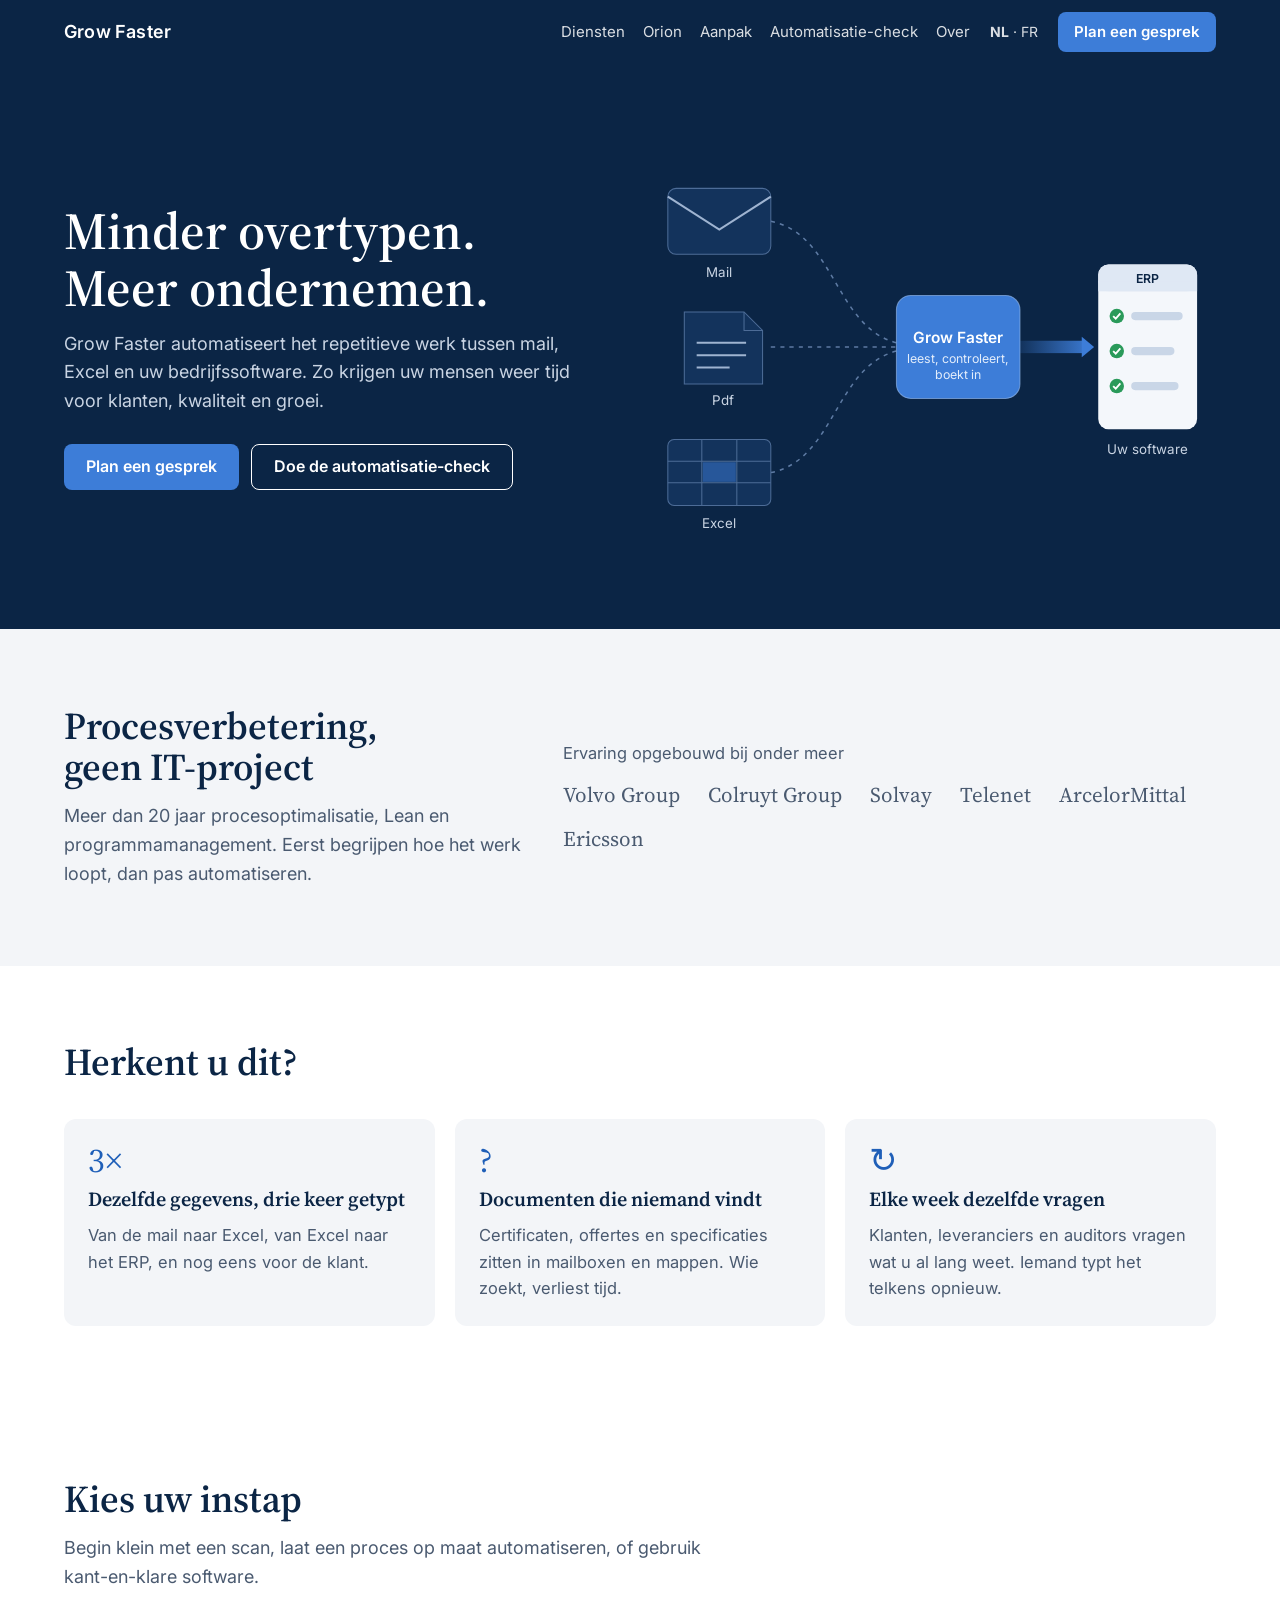
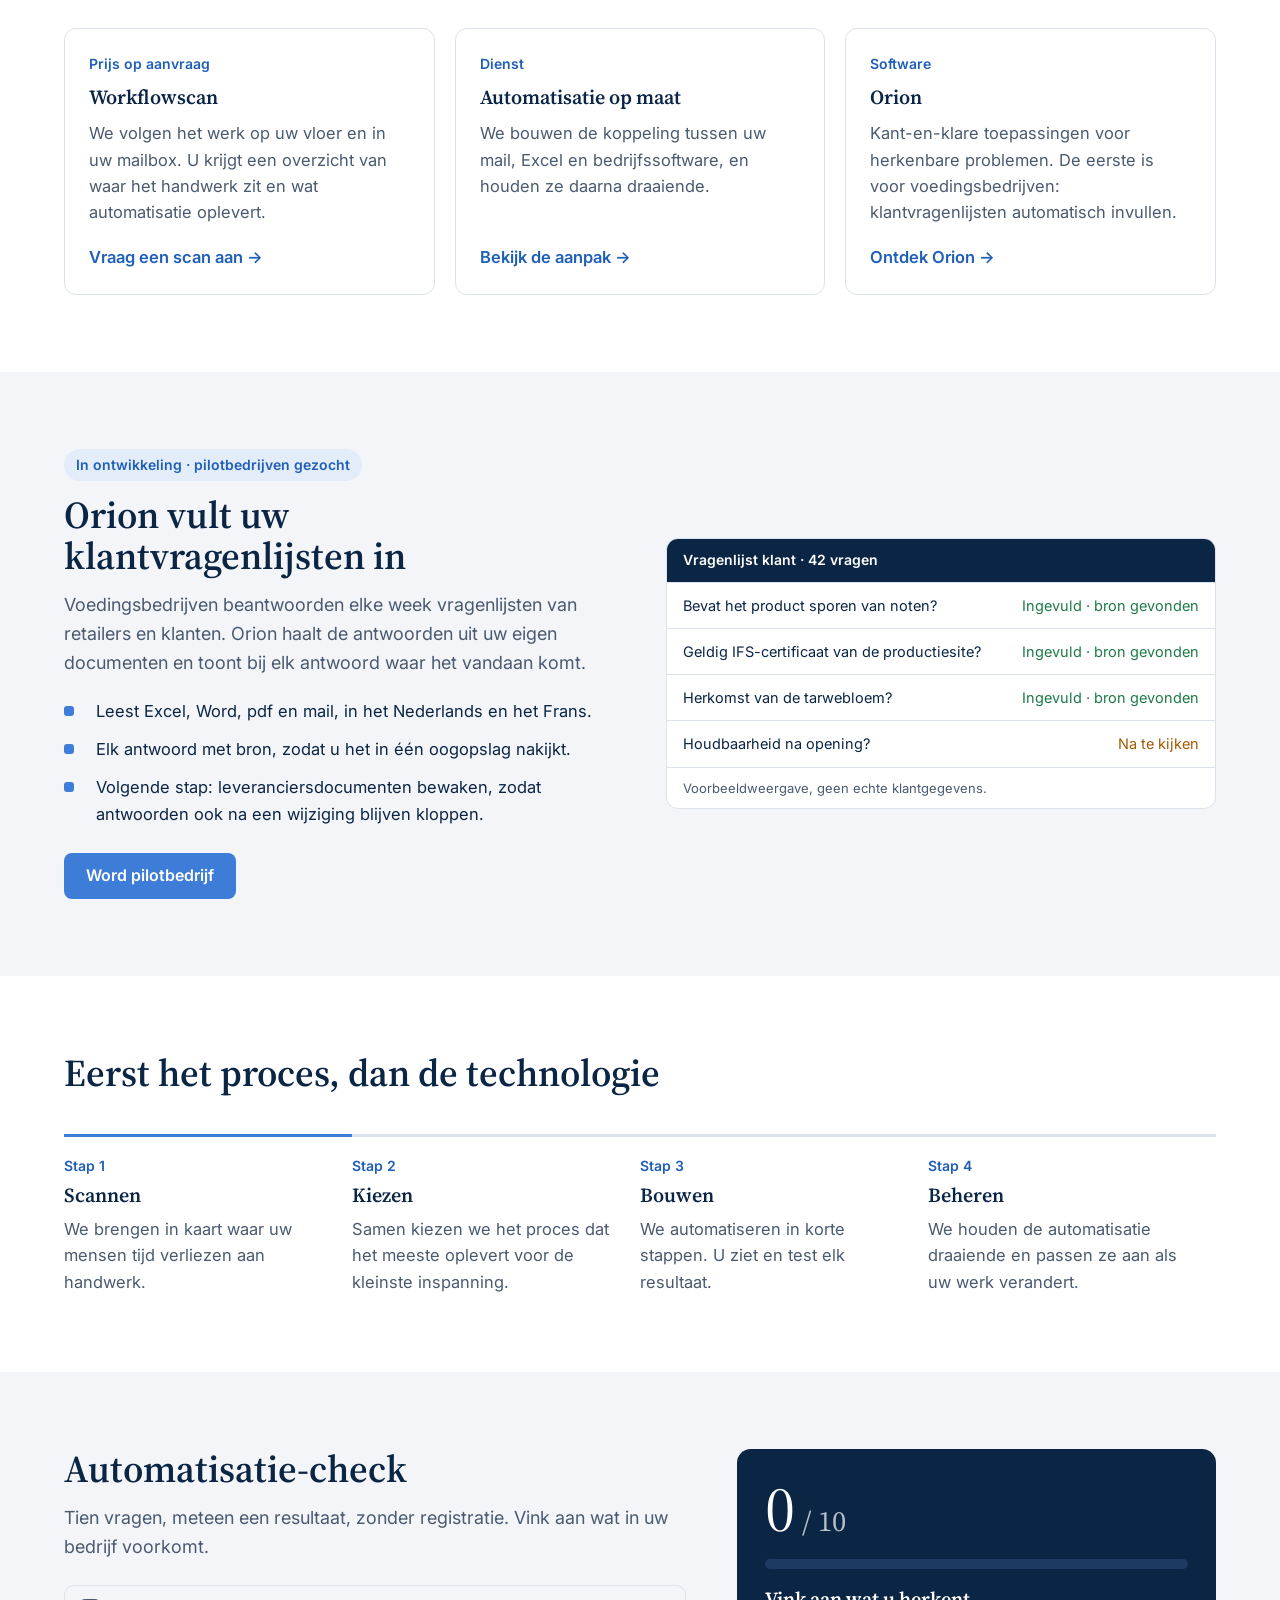
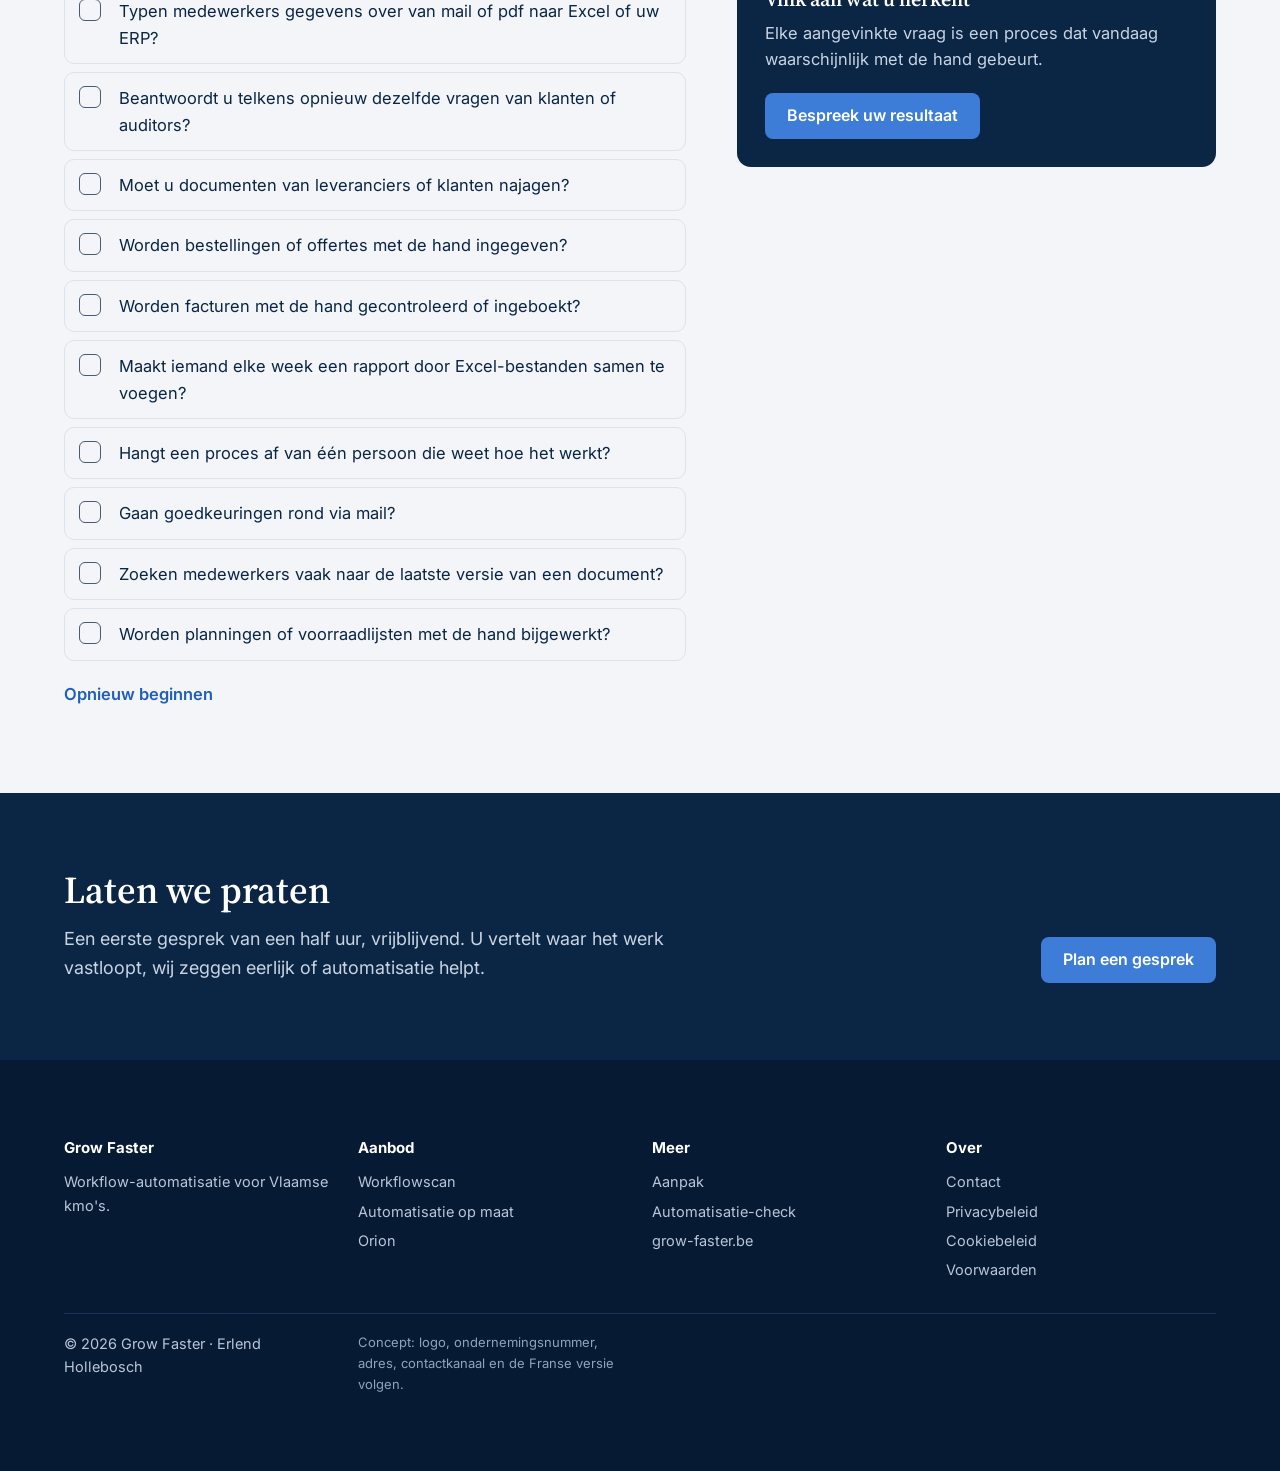
==== index.html @ 0602183e "Homepage NL, concept 1, en custom domain" ====
<!DOCTYPE html>
<html lang="nl-BE">
<head>
<meta charset="utf-8">
<meta name="viewport" content="width=device-width, initial-scale=1">
<title>Grow Faster Automatisatie</title>
<link rel="preconnect" href="https://fonts.googleapis.com">
<link rel="preconnect" href="https://fonts.gstatic.com" crossorigin>
<link href="https://fonts.googleapis.com/css2?family=Inter:wght@400;500;600&family=Source+Serif+4:opsz,wght@8..60,600&display=swap" rel="stylesheet">
<style>
/* VOICE: kalm, zakelijk, direct; een vakman die het werk van een kmo begrijpt
   IDEA: een werkvloer waar losse papieren en mails samenkomen op één rustige lijn
   PICTURE: getekende stroom: mail, pdf en Excel lopen via Grow Faster naar het ERP
   COLOUR and TYPE: Grow Faster-navy dominant, wit, één heldere blauwe accent; Source Serif titels, Inter tekst
   LAYOUT: navy hero met tekening, daarna witte banden, navy afsluiter en footer */
:root{color-scheme:light dark;
 --navy:#0B2545;--bg:light-dark(#ffffff,#0a1628);--soft:light-dark(#f3f5f8,#0f1f36);
 --ink:light-dark(#0B2545,#e9eef5);--muted:light-dark(#4a5a70,#a9b6c7);--line:light-dark(#dde3ea,#1f3354);
 --acc:#3D7DD8;--acc-ink:light-dark(#1f5fb8,#8db8f0)}
:root[data-theme=light]{color-scheme:light}:root[data-theme=dark]{color-scheme:dark}
*{box-sizing:border-box;min-width:0}
html{scroll-behavior:smooth;scroll-padding-top:72px}
@media(prefers-reduced-motion:reduce){html{scroll-behavior:auto}*{animation:none!important;transition:none!important}}
body{margin:0;background:var(--bg);color:var(--ink);font:16.5px/1.6 Inter,system-ui,sans-serif;overflow-x:clip}
a{color:inherit}
h1,h2,h3{font-family:"Source Serif 4",Georgia,serif;font-weight:600;line-height:1.08;text-wrap:balance;margin:0}
h1{font-size:clamp(34px,5vw,52px)}h2{font-size:clamp(28px,3.4vw,38px)}h3{font-size:20px;line-height:1.25}
p{margin:0}
.wrap{max-width:1240px;margin:0 auto}
.band{padding:clamp(40px,6vw,88px) max(5vw,16px)}
.lead{font-size:18px;color:var(--muted);max-width:62ch;margin-top:14px}
.btn{display:inline-flex;align-items:center;min-height:46px;padding:0 22px;border-radius:8px;font-weight:600;text-decoration:none;font-size:16px}
.btn.pri{background:var(--acc);color:#fff}.btn.pri:hover{background:#2f6cc4}
.btn.sec{border:1.5px solid currentColor}
a:focus-visible,button:focus-visible,input:focus-visible+span{outline:3px solid var(--acc);outline-offset:3px}

/* navigatie */
header{position:sticky;top:0;z-index:5;background:var(--navy);color:#fff}
.nav{display:flex;align-items:center;gap:20px;flex-wrap:wrap;padding:12px max(5vw,16px);max-width:1340px;margin:0 auto}
.brand{font-weight:600;font-size:18px;text-decoration:none;margin-right:auto;letter-spacing:.2px}
.nav nav{display:flex;gap:18px;flex-wrap:wrap;font-size:15px}
.nav nav a{text-decoration:none;opacity:.85}.nav nav a:hover{opacity:1}
.lang{font-size:14px;opacity:.85}.lang b{opacity:1}
.nav .btn{min-height:40px;padding:0 16px;font-size:15px}

/* hero */
.hero{background:var(--navy);color:#fff}
.hero .wrap{display:grid;grid-template-columns:minmax(0,1fr) minmax(0,1.1fr);gap:clamp(24px,4vw,56px);align-items:center}
.hero .lead{color:#c9d4e3}
.hero .ctas{display:flex;gap:12px;flex-wrap:wrap;margin-top:28px}
.hero svg{width:100%;height:auto;display:block}

/* ervaring */
.exp{background:var(--soft)}
.exp .wrap{display:grid;grid-template-columns:minmax(0,1fr) minmax(0,1.4fr);gap:32px;align-items:center}
.names{display:flex;flex-wrap:wrap;gap:10px 28px;font-family:"Source Serif 4",Georgia,serif;font-size:21px;color:var(--muted)}

/* kaarten */
.grid3{display:grid;grid-template-columns:repeat(3,minmax(0,1fr));gap:20px;margin-top:36px}
.card{border:1px solid var(--line);border-radius:12px;padding:24px;display:flex;flex-direction:column;gap:10px;background:var(--bg)}
.card p{color:var(--muted)}
.card .tag{font-size:14px;color:var(--acc-ink);font-weight:600}
.card .more{margin-top:auto;padding-top:8px;font-weight:600;color:var(--acc-ink);text-decoration:none}
.sym .card{background:var(--soft);border:0}
.sym .num{font-family:"Source Serif 4",Georgia,serif;font-size:34px;color:var(--acc-ink);line-height:1}

/* orion */
.orion{background:var(--soft)}
.orion .wrap{display:grid;grid-template-columns:minmax(0,1fr) minmax(0,1fr);gap:clamp(24px,4vw,56px);align-items:center}
.pill{display:inline-block;font-size:14px;font-weight:600;padding:5px 12px;border-radius:99px;background:light-dark(#e3ecf9,#17345e);color:var(--acc-ink);margin-bottom:14px}
.feat{list-style:none;padding:0;margin:20px 0 0;display:grid;gap:12px}
.feat li{display:grid;grid-template-columns:22px minmax(0,1fr);gap:10px}
.feat li::before{content:"";width:10px;height:10px;border-radius:3px;background:var(--acc);margin-top:8px}
.mock{border-radius:12px;background:var(--bg);border:1px solid var(--line);overflow:hidden}
.mock .bar{background:var(--navy);color:#fff;font-size:14px;padding:10px 16px;font-weight:600}
.mock table{width:100%;border-collapse:collapse;font-size:14.5px}
.mock td{padding:11px 16px;border-top:1px solid var(--line);vertical-align:top}
.mock td:last-child{white-space:nowrap;text-align:right;color:var(--muted)}
.ok{color:light-dark(#1d7a46,#6fd39b)!important}.chk{color:light-dark(#a35a00,#f0b45c)!important}
.mock .note{font-size:13px;color:var(--muted);padding:10px 16px;border-top:1px solid var(--line)}

/* werkwijze */
.steps{display:grid;grid-template-columns:repeat(4,minmax(0,1fr));gap:0;margin-top:40px;counter-reset:s}
.step{padding:0 20px 0 0;border-top:3px solid var(--line);padding-top:18px;position:relative}
.step:first-child{border-color:var(--acc)}
.step h3{margin-bottom:8px}.step p{color:var(--muted)}
.step .k{font-size:14px;font-weight:600;color:var(--acc-ink);margin-bottom:6px}

/* check */
.check .wrap{display:grid;grid-template-columns:minmax(0,1.3fr) minmax(0,1fr);gap:clamp(24px,4vw,56px);align-items:start}
.qs{list-style:none;padding:0;margin:24px 0 0;display:grid;gap:8px}
.qs label{display:grid;grid-template-columns:28px minmax(0,1fr);gap:12px;align-items:start;padding:12px 14px;border:1px solid var(--line);border-radius:10px;cursor:pointer;min-height:44px}
.qs input{position:absolute;opacity:0}
.qs .box{width:22px;height:22px;border-radius:6px;border:1.5px solid var(--muted);display:grid;place-items:center;margin-top:1px}
.qs input:checked+.box{background:var(--acc);border-color:var(--acc)}
.qs input:checked+.box::after{content:"";width:10px;height:6px;border:solid #fff;border-width:0 0 2.5px 2.5px;transform:rotate(-45deg) translate(1px,-1px)}
.qs label:has(input:checked){border-color:var(--acc);background:light-dark(#f2f7fe,#10284a)}
.res{position:sticky;top:90px;background:var(--navy);color:#fff;border-radius:14px;padding:28px}
.res .score{font-family:"Source Serif 4",Georgia,serif;font-size:clamp(48px,6vw,64px);line-height:1}
.res .meter{height:10px;border-radius:99px;background:#1d3a63;margin:18px 0}
.res .meter i{display:block;height:100%;width:0;border-radius:99px;background:var(--acc);transition:width .35s}
.res h3{margin-bottom:8px}.res p{color:#c9d4e3}
.res .btn{margin-top:20px}
.reset{background:none;border:0;color:var(--acc-ink);font:inherit;font-weight:600;cursor:pointer;margin-top:12px;padding:8px 0;min-height:44px}

/* afsluiter en footer */
.talk{background:var(--navy);color:#fff;text-align:left}
.talk .wrap{display:flex;gap:24px;align-items:end;justify-content:space-between;flex-wrap:wrap}
.talk .lead{color:#c9d4e3}
footer{background:#071a33;color:#b9c6d8;font-size:14.5px}
footer .wrap{display:grid;grid-template-columns:repeat(4,minmax(0,1fr));gap:24px}
footer h4{color:#fff;font-size:15px;margin:0 0 10px}
footer ul{list-style:none;margin:0;padding:0;display:grid;gap:6px}
footer a{text-decoration:none}footer a:hover{color:#fff}
.legal{border-top:1px solid #1b3355;margin-top:32px;padding-top:18px;display:flex;flex-wrap:wrap;gap:8px 24px;justify-content:space-between}
.draft{font-size:13px;color:#8fa3bd}

@media(max-width:900px){
 .hero .wrap,.exp .wrap,.orion .wrap,.check .wrap{grid-template-columns:minmax(0,1fr)}
 .grid3{grid-template-columns:minmax(0,1fr)}
 .steps{grid-template-columns:repeat(2,minmax(0,1fr));gap:28px 0}
 footer .wrap{grid-template-columns:repeat(2,minmax(0,1fr))}
 .res{position:static}
 .nav nav{order:3;width:100%;gap:14px}
}
@media(max-width:600px){.steps{grid-template-columns:minmax(0,1fr)}.nav .btn{display:none}footer .wrap{grid-template-columns:minmax(0,1fr)}}
</style>
</head>
<body>

<header>
 <div class="nav">
  <a class="brand" href="#top">Grow Faster</a>
  <nav aria-label="Hoofdmenu">
   <a href="#diensten">Diensten</a><a href="#orion">Orion</a><a href="#aanpak">Aanpak</a><a href="#check">Automatisatie-check</a><a href="#over">Over</a>
  </nav>
  <span class="lang"><b>NL</b> · FR</span>
  <a class="btn pri" href="#gesprek">Plan een gesprek</a>
 </div>
</header>

<main id="top">

<section class="hero band">
 <div class="wrap">
  <div>
   <h1>Minder overtypen. Meer ondernemen.</h1>
   <p class="lead">Grow Faster automatiseert het repetitieve werk tussen mail, Excel en uw bedrijfssoftware. Zo krijgen uw mensen weer tijd voor klanten, kwaliteit en groei.</p>
   <div class="ctas">
    <a class="btn pri" href="#gesprek">Plan een gesprek</a>
    <a class="btn sec" href="#check">Doe de automatisatie-check</a>
   </div>
  </div>
  <svg viewBox="0 0 560 400" role="img" aria-label="Mails, pdf's en Excel-bestanden lopen via Grow Faster als één stroom naar uw bedrijfssoftware">
   <defs>
    <linearGradient id="g1" x1="0" x2="1"><stop offset="0" stop-color="#3D7DD8" stop-opacity=".15"/><stop offset="1" stop-color="#3D7DD8" stop-opacity=".9"/></linearGradient>
   </defs>
   <!-- losse bronnen -->
   <g fill="none" stroke="#5d7aa3" stroke-width="1.5" stroke-dasharray="4 5">
    <path d="M128 78 C190 90 190 180 250 196"/><path d="M128 200 C180 200 200 200 250 200"/><path d="M128 322 C190 310 190 220 250 204"/>
   </g>
   <g>
    <rect x="28" y="46" width="100" height="64" rx="8" fill="#13335c" stroke="#4d6c97"/>
    <path d="M28 54 L78 86 L128 54" fill="none" stroke="#9fb4d1" stroke-width="2"/>
    <text x="78" y="132" fill="#c9d4e3" font-size="13" text-anchor="middle" font-family="Inter">Mail</text>
   </g>
   <g>
    <path d="M44 166 h58 l18 18 v52 h-76z" fill="#13335c" stroke="#4d6c97"/>
    <path d="M102 166 v18 h18" fill="none" stroke="#4d6c97"/>
    <g stroke="#9fb4d1" stroke-width="2"><line x1="56" y1="196" x2="104" y2="196"/><line x1="56" y1="208" x2="104" y2="208"/><line x1="56" y1="220" x2="88" y2="220"/></g>
    <text x="82" y="256" fill="#c9d4e3" font-size="13" text-anchor="middle" font-family="Inter">Pdf</text>
   </g>
   <g>
    <rect x="28" y="290" width="100" height="64" rx="6" fill="#13335c" stroke="#4d6c97"/>
    <g stroke="#4d6c97"><line x1="28" y1="311" x2="128" y2="311"/><line x1="28" y1="332" x2="128" y2="332"/><line x1="61" y1="290" x2="61" y2="354"/><line x1="95" y1="290" x2="95" y2="354"/></g>
    <rect x="62" y="312" width="32" height="19" fill="#3D7DD8" opacity=".5"/>
    <text x="78" y="376" fill="#c9d4e3" font-size="13" text-anchor="middle" font-family="Inter">Excel</text>
   </g>
   <!-- motor -->
   <g>
    <rect x="250" y="150" width="120" height="100" rx="14" fill="#3D7DD8"/>
    <rect x="250" y="150" width="120" height="100" rx="14" fill="none" stroke="#9cc0f2" stroke-opacity=".6"/>
    <text x="310" y="196" fill="#fff" font-size="15" font-weight="600" text-anchor="middle" font-family="Inter">Grow Faster</text>
    <text x="310" y="216" fill="#e3edfb" font-size="12" text-anchor="middle" font-family="Inter">leest, controleert,</text>
    <text x="310" y="231" fill="#e3edfb" font-size="12" text-anchor="middle" font-family="Inter">boekt in</text>
   </g>
   <!-- rustige lijn -->
   <rect x="370" y="194" width="62" height="12" fill="url(#g1)"/>
   <path d="M430 190 l12 10 l-12 10z" fill="#3D7DD8"/>
   <!-- uitkomst -->
   <g>
    <rect x="446" y="120" width="96" height="160" rx="10" fill="#f4f7fb"/>
    <rect x="446" y="120" width="96" height="26" rx="10" fill="#dfe8f4"/>
    <rect x="446" y="136" width="96" height="10" fill="#dfe8f4"/>
    <text x="494" y="138" fill="#0B2545" font-size="12" font-weight="600" text-anchor="middle" font-family="Inter">ERP</text>
    <g font-family="Inter" font-size="11" fill="#0B2545">
     <circle cx="464" cy="170" r="7" fill="#2a9a5a"/><path d="M460.5 170 l2.5 2.5 l4.5 -5" stroke="#fff" stroke-width="1.8" fill="none"/>
     <rect x="478" y="166" width="50" height="8" rx="4" fill="#c9d6e7"/>
     <circle cx="464" cy="204" r="7" fill="#2a9a5a"/><path d="M460.5 204 l2.5 2.5 l4.5 -5" stroke="#fff" stroke-width="1.8" fill="none"/>
     <rect x="478" y="200" width="42" height="8" rx="4" fill="#c9d6e7"/>
     <circle cx="464" cy="238" r="7" fill="#2a9a5a"/><path d="M460.5 238 l2.5 2.5 l4.5 -5" stroke="#fff" stroke-width="1.8" fill="none"/>
     <rect x="478" y="234" width="46" height="8" rx="4" fill="#c9d6e7"/>
    </g>
    <text x="494" y="304" fill="#c9d4e3" font-size="13" text-anchor="middle" font-family="Inter">Uw software</text>
   </g>
  </svg>
 </div>
</section>

<section class="exp band" id="over">
 <div class="wrap">
  <div>
   <h2>Procesverbetering, geen IT-project</h2>
   <p class="lead">Meer dan 20 jaar procesoptimalisatie, Lean en programmamanagement. Eerst begrijpen hoe het werk loopt, dan pas automatiseren.</p>
  </div>
  <div>
   <p style="color:var(--muted);margin-bottom:12px">Ervaring opgebouwd bij onder meer</p>
   <div class="names"><span>Volvo Group</span><span>Colruyt Group</span><span>Solvay</span><span>Telenet</span><span>ArcelorMittal</span><span>Ericsson</span></div>
  </div>
 </div>
</section>

<section class="band sym">
 <div class="wrap">
  <h2>Herkent u dit?</h2>
  <div class="grid3">
   <div class="card"><span class="num">3×</span><h3>Dezelfde gegevens, drie keer getypt</h3><p>Van de mail naar Excel, van Excel naar het ERP, en nog eens voor de klant.</p></div>
   <div class="card"><span class="num">?</span><h3>Documenten die niemand vindt</h3><p>Certificaten, offertes en specificaties zitten in mailboxen en mappen. Wie zoekt, verliest tijd.</p></div>
   <div class="card"><span class="num">↻</span><h3>Elke week dezelfde vragen</h3><p>Klanten, leveranciers en auditors vragen wat u al lang weet. Iemand typt het telkens opnieuw.</p></div>
  </div>
 </div>
</section>

<section class="band" id="diensten">
 <div class="wrap">
  <h2>Kies uw instap</h2>
  <p class="lead">Begin klein met een scan, laat een proces op maat automatiseren, of gebruik kant-en-klare software.</p>
  <div class="grid3">
   <div class="card"><span class="tag">Prijs op aanvraag</span><h3>Workflowscan</h3><p>We volgen het werk op uw vloer en in uw mailbox. U krijgt een overzicht van waar het handwerk zit en wat automatisatie oplevert.</p><a class="more" href="#gesprek">Vraag een scan aan →</a></div>
   <div class="card"><span class="tag">Dienst</span><h3>Automatisatie op maat</h3><p>We bouwen de koppeling tussen uw mail, Excel en bedrijfssoftware, en houden ze daarna draaiende.</p><a class="more" href="#aanpak">Bekijk de aanpak →</a></div>
   <div class="card"><span class="tag">Software</span><h3>Orion</h3><p>Kant-en-klare toepassingen voor herkenbare problemen. De eerste is voor voedingsbedrijven: klantvragenlijsten automatisch invullen.</p><a class="more" href="#orion">Ontdek Orion →</a></div>
  </div>
 </div>
</section>

<section class="orion band" id="orion">
 <div class="wrap">
  <div>
   <span class="pill">In ontwikkeling · pilotbedrijven gezocht</span>
   <h2>Orion vult uw klantvragenlijsten in</h2>
   <p class="lead">Voedingsbedrijven beantwoorden elke week vragenlijsten van retailers en klanten. Orion haalt de antwoorden uit uw eigen documenten en toont bij elk antwoord waar het vandaan komt.</p>
   <ul class="feat">
    <li><span>Leest Excel, Word, pdf en mail, in het Nederlands en het Frans.</span></li>
    <li><span>Elk antwoord met bron, zodat u het in één oogopslag nakijkt.</span></li>
    <li><span>Volgende stap: leveranciersdocumenten bewaken, zodat antwoorden ook na een wijziging blijven kloppen.</span></li>
   </ul>
   <div class="ctas" style="margin-top:26px"><a class="btn pri" href="#gesprek">Word pilotbedrijf</a></div>
  </div>
  <div class="mock" aria-label="Voorbeeld van een ingevulde vragenlijst in Orion">
   <div class="bar">Vragenlijst klant · 42 vragen</div>
   <table>
    <tr><td>Bevat het product sporen van noten?</td><td class="ok">Ingevuld · bron gevonden</td></tr>
    <tr><td>Geldig IFS-certificaat van de productiesite?</td><td class="ok">Ingevuld · bron gevonden</td></tr>
    <tr><td>Herkomst van de tarwebloem?</td><td class="ok">Ingevuld · bron gevonden</td></tr>
    <tr><td>Houdbaarheid na opening?</td><td class="chk">Na te kijken</td></tr>
   </table>
   <div class="note">Voorbeeldweergave, geen echte klantgegevens.</div>
  </div>
 </div>
</section>

<section class="band" id="aanpak">
 <div class="wrap">
  <h2>Eerst het proces, dan de technologie</h2>
  <div class="steps">
   <div class="step"><div class="k">Stap 1</div><h3>Scannen</h3><p>We brengen in kaart waar uw mensen tijd verliezen aan handwerk.</p></div>
   <div class="step"><div class="k">Stap 2</div><h3>Kiezen</h3><p>Samen kiezen we het proces dat het meeste oplevert voor de kleinste inspanning.</p></div>
   <div class="step"><div class="k">Stap 3</div><h3>Bouwen</h3><p>We automatiseren in korte stappen. U ziet en test elk resultaat.</p></div>
   <div class="step"><div class="k">Stap 4</div><h3>Beheren</h3><p>We houden de automatisatie draaiende en passen ze aan als uw werk verandert.</p></div>
  </div>
 </div>
</section>

<section class="check band" id="check" style="background:var(--soft)">
 <div class="wrap">
  <div>
   <h2>Automatisatie-check</h2>
   <p class="lead">Tien vragen, meteen een resultaat, zonder registratie. Vink aan wat in uw bedrijf voorkomt.</p>
   <ul class="qs" id="qs"></ul>
   <button class="reset" id="reset" type="button">Opnieuw beginnen</button>
  </div>
  <aside class="res" aria-live="polite">
   <div class="score"><span id="n">0</span><span style="font-size:.45em;opacity:.7"> / 10</span></div>
   <div class="meter"><i id="bar"></i></div>
   <h3 id="rt">Vink aan wat u herkent</h3>
   <p id="rd">Elke aangevinkte vraag is een proces dat vandaag waarschijnlijk met de hand gebeurt.</p>
   <a class="btn pri" href="#gesprek">Bespreek uw resultaat</a>
  </aside>
 </div>
</section>

<section class="talk band" id="gesprek">
 <div class="wrap">
  <div>
   <h2>Laten we praten</h2>
   <p class="lead">Een eerste gesprek van een half uur, vrijblijvend. U vertelt waar het werk vastloopt, wij zeggen eerlijk of automatisatie helpt.</p>
  </div>
  <a class="btn pri" href="#gesprek">Plan een gesprek</a>
 </div>
</section>

</main>

<footer class="band">
 <div class="wrap">
  <div><h4>Grow Faster</h4><p>Workflow-automatisatie voor Vlaamse kmo's.</p></div>
  <div><h4>Aanbod</h4><ul><li><a href="#diensten">Workflowscan</a></li><li><a href="#diensten">Automatisatie op maat</a></li><li><a href="#orion">Orion</a></li></ul></div>
  <div><h4>Meer</h4><ul><li><a href="#aanpak">Aanpak</a></li><li><a href="#check">Automatisatie-check</a></li><li><a href="https://grow-faster.be">grow-faster.be</a></li></ul></div>
  <div><h4>Over</h4><ul><li><a href="#gesprek">Contact</a></li><li><a href="#top">Privacybeleid</a></li><li><a href="#top">Cookiebeleid</a></li><li><a href="#top">Voorwaarden</a></li></ul></div>
 </div>
 <div class="wrap legal">
  <span>© 2026 Grow Faster · Erlend Hollebosch</span>
  <span class="draft">Concept: logo, ondernemingsnummer, adres, contactkanaal en de Franse versie volgen.</span>
 </div>
</footer>

<script>
{
 const qs=[
  "Typen medewerkers gegevens over van mail of pdf naar Excel of uw ERP?",
  "Beantwoordt u telkens opnieuw dezelfde vragen van klanten of auditors?",
  "Moet u documenten van leveranciers of klanten najagen?",
  "Worden bestellingen of offertes met de hand ingegeven?",
  "Worden facturen met de hand gecontroleerd of ingeboekt?",
  "Maakt iemand elke week een rapport door Excel-bestanden samen te voegen?",
  "Hangt een proces af van één persoon die weet hoe het werkt?",
  "Gaan goedkeuringen rond via mail?",
  "Zoeken medewerkers vaak naar de laatste versie van een document?",
  "Worden planningen of voorraadlijsten met de hand bijgewerkt?"
 ];
 const ul=document.getElementById('qs');
 ul.innerHTML=qs.map((q,i)=>'<li><label for="q'+i+'"><input type="checkbox" id="q'+i+'"><span class="box" aria-hidden="true"></span><span>'+q+'</span></label></li>').join('');
 const n=document.getElementById('n'),bar=document.getElementById('bar'),rt=document.getElementById('rt'),rd=document.getElementById('rd');
 const upd=()=>{
  const c=ul.querySelectorAll('input:checked').length;
  n.textContent=c;bar.style.width=(c*10)+'%';
  if(c===0){rt.textContent='Vink aan wat u herkent';rd.textContent='Elke aangevinkte vraag is een proces dat vandaag waarschijnlijk met de hand gebeurt.'}
  else if(c<=2){rt.textContent='Beperkt potentieel';rd.textContent='Er zijn enkele plekken met handwerk. Een gerichte automatisatie kan volstaan.'}
  else if(c<=5){rt.textContent='Duidelijke kansen';rd.textContent='Meerdere processen draaien op handwerk. Een workflowscan toont waar u best begint.'}
  else{rt.textContent='Groot potentieel';rd.textContent='Handwerk zit verspreid over uw bedrijf. Een workflowscan helpt om prioriteiten te zetten.'}
 };
 ul.addEventListener('change',upd);
 document.getElementById('reset').addEventListener('click',()=>{ul.querySelectorAll('input').forEach(x=>x.checked=false);upd()});
}
</script>
</body>
</html>
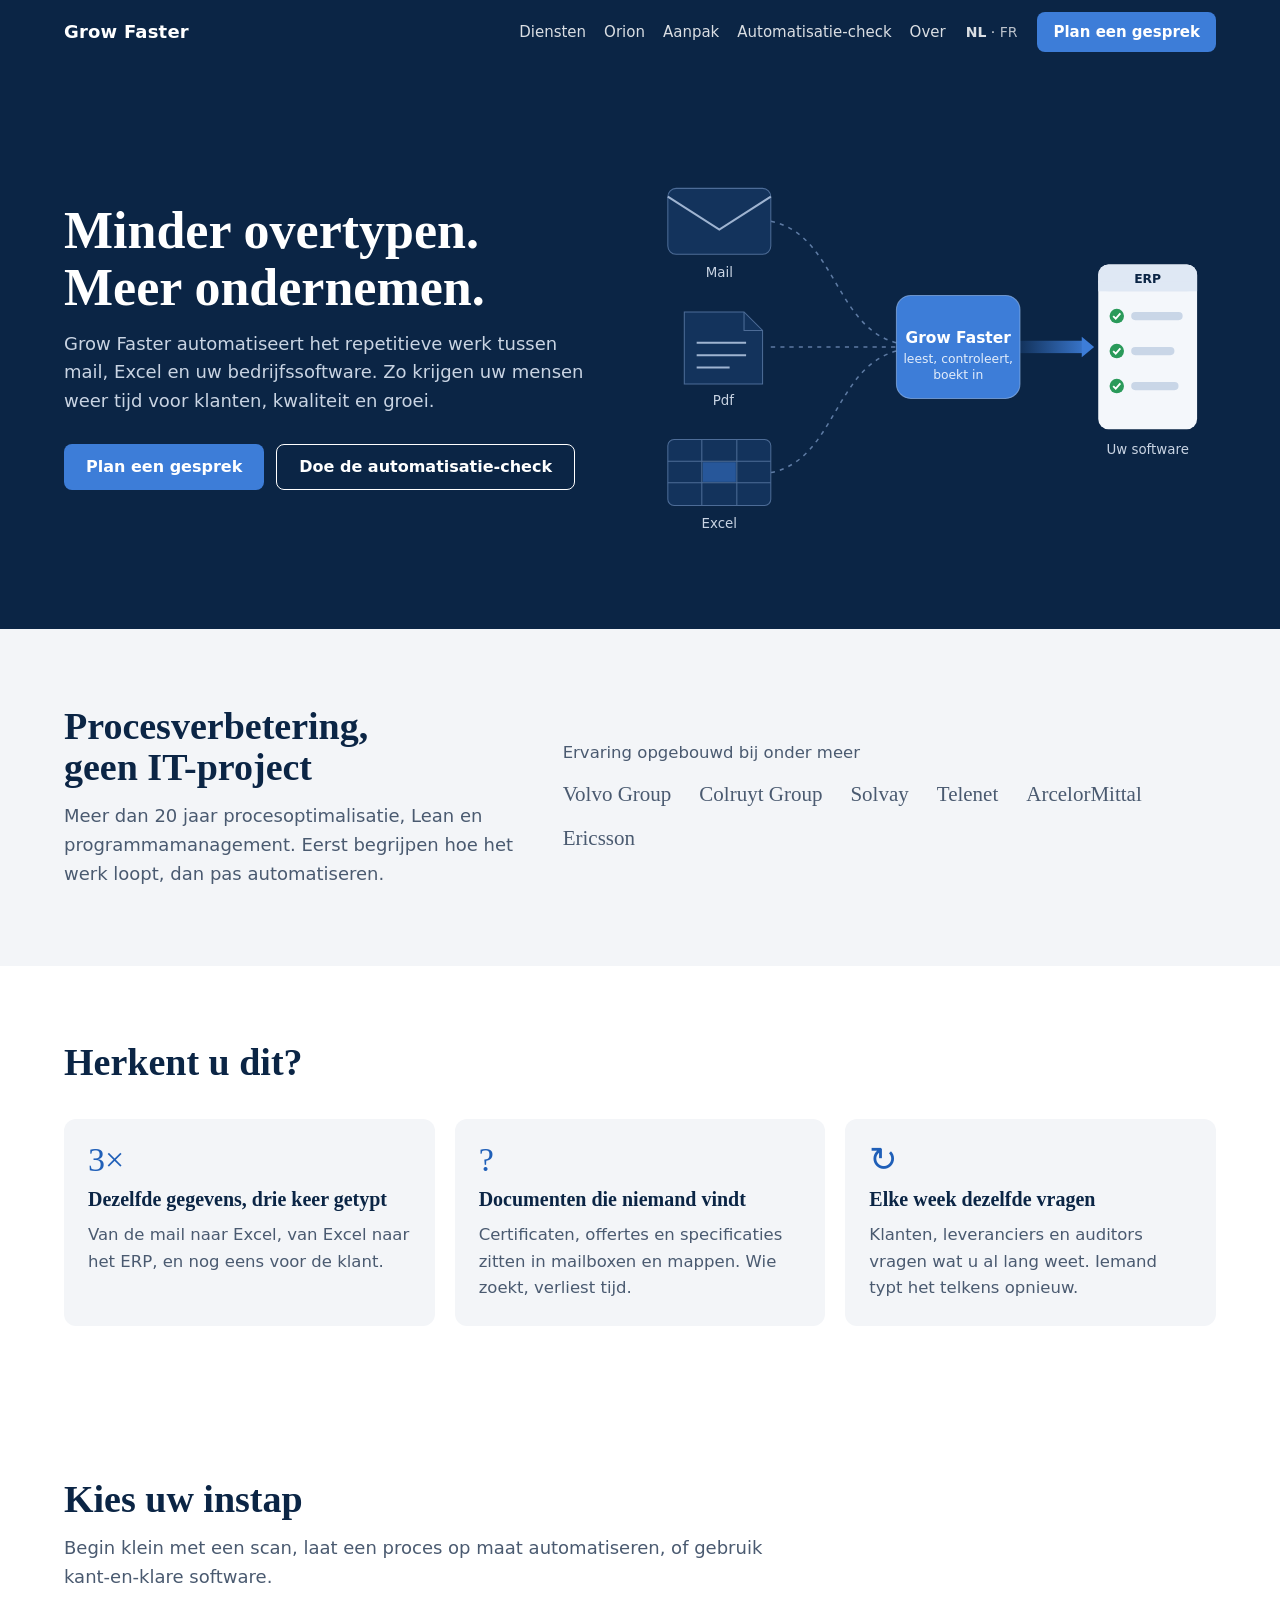
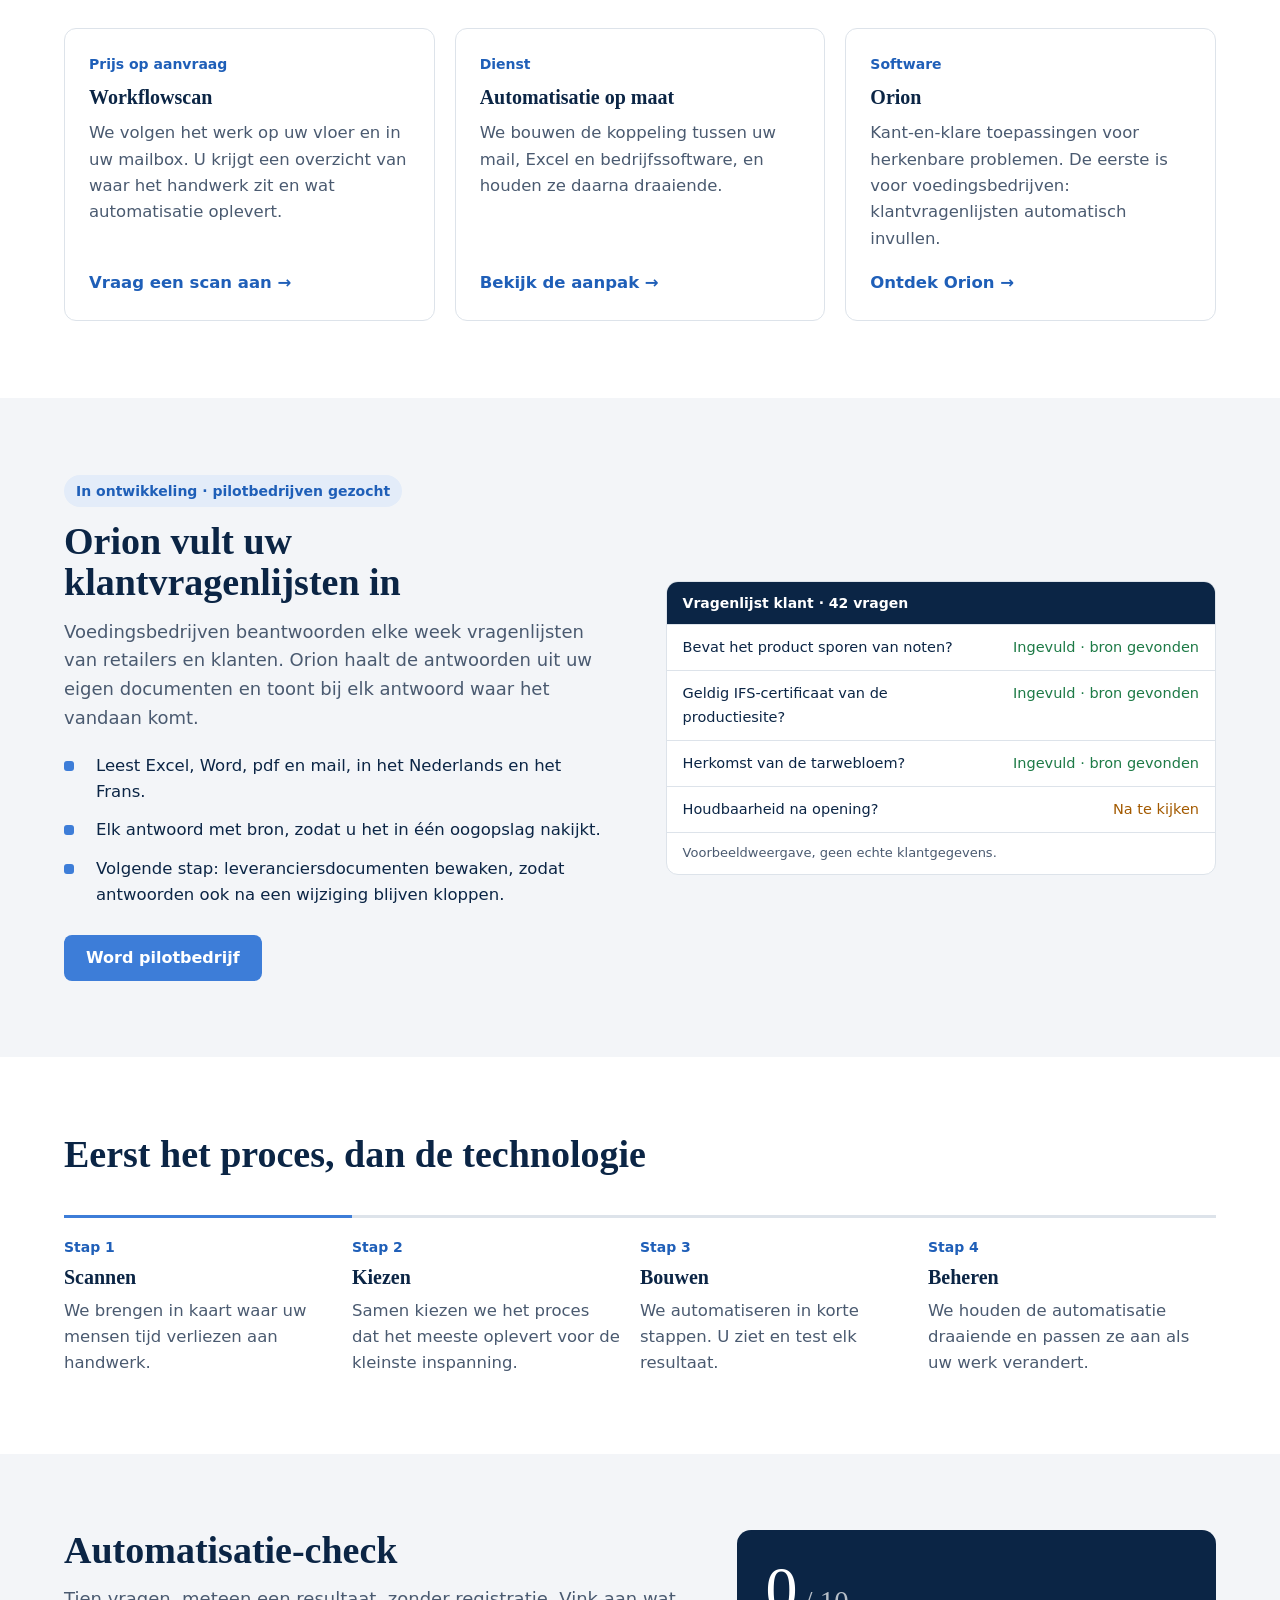
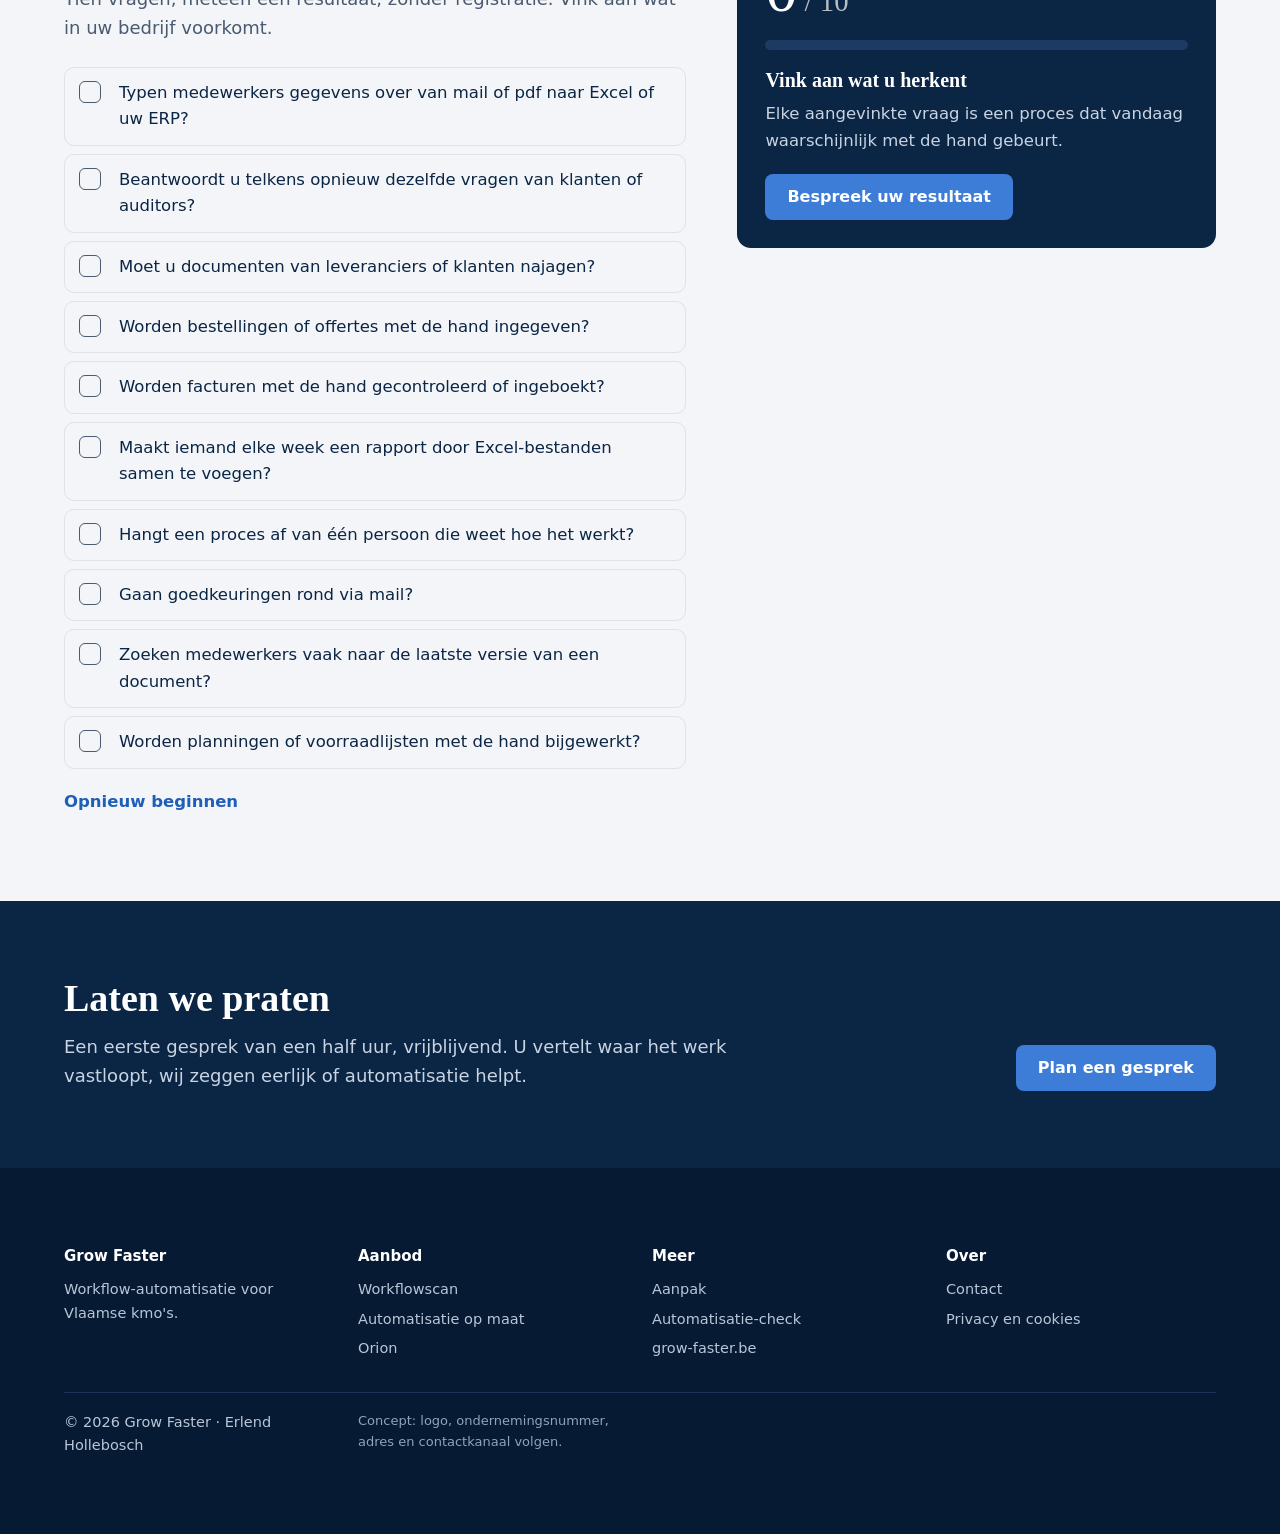
==== commit 5ebefd8f: "Homepage NL op gedeelde stylesheet, privacypagina" ====
--- a/index.html
+++ b/index.html
@@ -3,128 +3,11 @@
 <head>
 <meta charset="utf-8">
 <meta name="viewport" content="width=device-width, initial-scale=1">
-<title>Grow Faster Automatisatie</title>
-<link rel="preconnect" href="https://fonts.googleapis.com">
-<link rel="preconnect" href="https://fonts.gstatic.com" crossorigin>
-<link href="https://fonts.googleapis.com/css2?family=Inter:wght@400;500;600&family=Source+Serif+4:opsz,wght@8..60,600&display=swap" rel="stylesheet">
-<style>
-/* VOICE: kalm, zakelijk, direct; een vakman die het werk van een kmo begrijpt
-   IDEA: een werkvloer waar losse papieren en mails samenkomen op één rustige lijn
-   PICTURE: getekende stroom: mail, pdf en Excel lopen via Grow Faster naar het ERP
-   COLOUR and TYPE: Grow Faster-navy dominant, wit, één heldere blauwe accent; Source Serif titels, Inter tekst
-   LAYOUT: navy hero met tekening, daarna witte banden, navy afsluiter en footer */
-:root{color-scheme:light dark;
- --navy:#0B2545;--bg:light-dark(#ffffff,#0a1628);--soft:light-dark(#f3f5f8,#0f1f36);
- --ink:light-dark(#0B2545,#e9eef5);--muted:light-dark(#4a5a70,#a9b6c7);--line:light-dark(#dde3ea,#1f3354);
- --acc:#3D7DD8;--acc-ink:light-dark(#1f5fb8,#8db8f0)}
-:root[data-theme=light]{color-scheme:light}:root[data-theme=dark]{color-scheme:dark}
-*{box-sizing:border-box;min-width:0}
-html{scroll-behavior:smooth;scroll-padding-top:72px}
-@media(prefers-reduced-motion:reduce){html{scroll-behavior:auto}*{animation:none!important;transition:none!important}}
-body{margin:0;background:var(--bg);color:var(--ink);font:16.5px/1.6 Inter,system-ui,sans-serif;overflow-x:clip}
-a{color:inherit}
-h1,h2,h3{font-family:"Source Serif 4",Georgia,serif;font-weight:600;line-height:1.08;text-wrap:balance;margin:0}
-h1{font-size:clamp(34px,5vw,52px)}h2{font-size:clamp(28px,3.4vw,38px)}h3{font-size:20px;line-height:1.25}
-p{margin:0}
-.wrap{max-width:1240px;margin:0 auto}
-.band{padding:clamp(40px,6vw,88px) max(5vw,16px)}
-.lead{font-size:18px;color:var(--muted);max-width:62ch;margin-top:14px}
-.btn{display:inline-flex;align-items:center;min-height:46px;padding:0 22px;border-radius:8px;font-weight:600;text-decoration:none;font-size:16px}
-.btn.pri{background:var(--acc);color:#fff}.btn.pri:hover{background:#2f6cc4}
-.btn.sec{border:1.5px solid currentColor}
-a:focus-visible,button:focus-visible,input:focus-visible+span{outline:3px solid var(--acc);outline-offset:3px}
-
-/* navigatie */
-header{position:sticky;top:0;z-index:5;background:var(--navy);color:#fff}
-.nav{display:flex;align-items:center;gap:20px;flex-wrap:wrap;padding:12px max(5vw,16px);max-width:1340px;margin:0 auto}
-.brand{font-weight:600;font-size:18px;text-decoration:none;margin-right:auto;letter-spacing:.2px}
-.nav nav{display:flex;gap:18px;flex-wrap:wrap;font-size:15px}
-.nav nav a{text-decoration:none;opacity:.85}.nav nav a:hover{opacity:1}
-.lang{font-size:14px;opacity:.85}.lang b{opacity:1}
-.nav .btn{min-height:40px;padding:0 16px;font-size:15px}
-
-/* hero */
-.hero{background:var(--navy);color:#fff}
-.hero .wrap{display:grid;grid-template-columns:minmax(0,1fr) minmax(0,1.1fr);gap:clamp(24px,4vw,56px);align-items:center}
-.hero .lead{color:#c9d4e3}
-.hero .ctas{display:flex;gap:12px;flex-wrap:wrap;margin-top:28px}
-.hero svg{width:100%;height:auto;display:block}
-
-/* ervaring */
-.exp{background:var(--soft)}
-.exp .wrap{display:grid;grid-template-columns:minmax(0,1fr) minmax(0,1.4fr);gap:32px;align-items:center}
-.names{display:flex;flex-wrap:wrap;gap:10px 28px;font-family:"Source Serif 4",Georgia,serif;font-size:21px;color:var(--muted)}
-
-/* kaarten */
-.grid3{display:grid;grid-template-columns:repeat(3,minmax(0,1fr));gap:20px;margin-top:36px}
-.card{border:1px solid var(--line);border-radius:12px;padding:24px;display:flex;flex-direction:column;gap:10px;background:var(--bg)}
-.card p{color:var(--muted)}
-.card .tag{font-size:14px;color:var(--acc-ink);font-weight:600}
-.card .more{margin-top:auto;padding-top:8px;font-weight:600;color:var(--acc-ink);text-decoration:none}
-.sym .card{background:var(--soft);border:0}
-.sym .num{font-family:"Source Serif 4",Georgia,serif;font-size:34px;color:var(--acc-ink);line-height:1}
-
-/* orion */
-.orion{background:var(--soft)}
-.orion .wrap{display:grid;grid-template-columns:minmax(0,1fr) minmax(0,1fr);gap:clamp(24px,4vw,56px);align-items:center}
-.pill{display:inline-block;font-size:14px;font-weight:600;padding:5px 12px;border-radius:99px;background:light-dark(#e3ecf9,#17345e);color:var(--acc-ink);margin-bottom:14px}
-.feat{list-style:none;padding:0;margin:20px 0 0;display:grid;gap:12px}
-.feat li{display:grid;grid-template-columns:22px minmax(0,1fr);gap:10px}
-.feat li::before{content:"";width:10px;height:10px;border-radius:3px;background:var(--acc);margin-top:8px}
-.mock{border-radius:12px;background:var(--bg);border:1px solid var(--line);overflow:hidden}
-.mock .bar{background:var(--navy);color:#fff;font-size:14px;padding:10px 16px;font-weight:600}
-.mock table{width:100%;border-collapse:collapse;font-size:14.5px}
-.mock td{padding:11px 16px;border-top:1px solid var(--line);vertical-align:top}
-.mock td:last-child{white-space:nowrap;text-align:right;color:var(--muted)}
-.ok{color:light-dark(#1d7a46,#6fd39b)!important}.chk{color:light-dark(#a35a00,#f0b45c)!important}
-.mock .note{font-size:13px;color:var(--muted);padding:10px 16px;border-top:1px solid var(--line)}
-
-/* werkwijze */
-.steps{display:grid;grid-template-columns:repeat(4,minmax(0,1fr));gap:0;margin-top:40px;counter-reset:s}
-.step{padding:0 20px 0 0;border-top:3px solid var(--line);padding-top:18px;position:relative}
-.step:first-child{border-color:var(--acc)}
-.step h3{margin-bottom:8px}.step p{color:var(--muted)}
-.step .k{font-size:14px;font-weight:600;color:var(--acc-ink);margin-bottom:6px}
-
-/* check */
-.check .wrap{display:grid;grid-template-columns:minmax(0,1.3fr) minmax(0,1fr);gap:clamp(24px,4vw,56px);align-items:start}
-.qs{list-style:none;padding:0;margin:24px 0 0;display:grid;gap:8px}
-.qs label{display:grid;grid-template-columns:28px minmax(0,1fr);gap:12px;align-items:start;padding:12px 14px;border:1px solid var(--line);border-radius:10px;cursor:pointer;min-height:44px}
-.qs input{position:absolute;opacity:0}
-.qs .box{width:22px;height:22px;border-radius:6px;border:1.5px solid var(--muted);display:grid;place-items:center;margin-top:1px}
-.qs input:checked+.box{background:var(--acc);border-color:var(--acc)}
-.qs input:checked+.box::after{content:"";width:10px;height:6px;border:solid #fff;border-width:0 0 2.5px 2.5px;transform:rotate(-45deg) translate(1px,-1px)}
-.qs label:has(input:checked){border-color:var(--acc);background:light-dark(#f2f7fe,#10284a)}
-.res{position:sticky;top:90px;background:var(--navy);color:#fff;border-radius:14px;padding:28px}
-.res .score{font-family:"Source Serif 4",Georgia,serif;font-size:clamp(48px,6vw,64px);line-height:1}
-.res .meter{height:10px;border-radius:99px;background:#1d3a63;margin:18px 0}
-.res .meter i{display:block;height:100%;width:0;border-radius:99px;background:var(--acc);transition:width .35s}
-.res h3{margin-bottom:8px}.res p{color:#c9d4e3}
-.res .btn{margin-top:20px}
-.reset{background:none;border:0;color:var(--acc-ink);font:inherit;font-weight:600;cursor:pointer;margin-top:12px;padding:8px 0;min-height:44px}
-
-/* afsluiter en footer */
-.talk{background:var(--navy);color:#fff;text-align:left}
-.talk .wrap{display:flex;gap:24px;align-items:end;justify-content:space-between;flex-wrap:wrap}
-.talk .lead{color:#c9d4e3}
-footer{background:#071a33;color:#b9c6d8;font-size:14.5px}
-footer .wrap{display:grid;grid-template-columns:repeat(4,minmax(0,1fr));gap:24px}
-footer h4{color:#fff;font-size:15px;margin:0 0 10px}
-footer ul{list-style:none;margin:0;padding:0;display:grid;gap:6px}
-footer a{text-decoration:none}footer a:hover{color:#fff}
-.legal{border-top:1px solid #1b3355;margin-top:32px;padding-top:18px;display:flex;flex-wrap:wrap;gap:8px 24px;justify-content:space-between}
-.draft{font-size:13px;color:#8fa3bd}
-
-@media(max-width:900px){
- .hero .wrap,.exp .wrap,.orion .wrap,.check .wrap{grid-template-columns:minmax(0,1fr)}
- .grid3{grid-template-columns:minmax(0,1fr)}
- .steps{grid-template-columns:repeat(2,minmax(0,1fr));gap:28px 0}
- footer .wrap{grid-template-columns:repeat(2,minmax(0,1fr))}
- .res{position:static}
- .nav nav{order:3;width:100%;gap:14px}
-}
-@media(max-width:600px){.steps{grid-template-columns:minmax(0,1fr)}.nav .btn{display:none}footer .wrap{grid-template-columns:minmax(0,1fr)}}
-</style>
+<title>Grow Faster | Workflow-automatisatie voor Vlaamse kmo's</title>
+<meta name="description" content="Grow Faster automatiseert het repetitieve werk tussen mail, Excel en uw bedrijfssoftware. Workflowscan, automatisatie op maat en Orion.">
+<link rel="alternate" hreflang="nl-BE" href="https://automation.grow-faster.be/">
+<link rel="alternate" hreflang="fr-BE" href="https://automation.grow-faster.be/fr/">
+<link rel="stylesheet" href="assets/site.css">
 </head>
 <body>
 
@@ -134,7 +17,7 @@
   <nav aria-label="Hoofdmenu">
    <a href="#diensten">Diensten</a><a href="#orion">Orion</a><a href="#aanpak">Aanpak</a><a href="#check">Automatisatie-check</a><a href="#over">Over</a>
   </nav>
-  <span class="lang"><b>NL</b> · FR</span>
+  <span class="lang"><b>NL</b> · <a href="fr/" hreflang="fr" lang="fr">FR</a></span>
   <a class="btn pri" href="#gesprek">Plan een gesprek</a>
  </div>
 </header>
@@ -162,27 +45,27 @@
    <g>
     <rect x="28" y="46" width="100" height="64" rx="8" fill="#13335c" stroke="#4d6c97"/>
     <path d="M28 54 L78 86 L128 54" fill="none" stroke="#9fb4d1" stroke-width="2"/>
-    <text x="78" y="132" fill="#c9d4e3" font-size="13" text-anchor="middle" font-family="Inter">Mail</text>
+    <text x="78" y="132" fill="#c9d4e3" font-size="13" text-anchor="middle" font-family="system-ui, sans-serif">Mail</text>
    </g>
    <g>
     <path d="M44 166 h58 l18 18 v52 h-76z" fill="#13335c" stroke="#4d6c97"/>
     <path d="M102 166 v18 h18" fill="none" stroke="#4d6c97"/>
     <g stroke="#9fb4d1" stroke-width="2"><line x1="56" y1="196" x2="104" y2="196"/><line x1="56" y1="208" x2="104" y2="208"/><line x1="56" y1="220" x2="88" y2="220"/></g>
-    <text x="82" y="256" fill="#c9d4e3" font-size="13" text-anchor="middle" font-family="Inter">Pdf</text>
+    <text x="82" y="256" fill="#c9d4e3" font-size="13" text-anchor="middle" font-family="system-ui, sans-serif">Pdf</text>
    </g>
    <g>
     <rect x="28" y="290" width="100" height="64" rx="6" fill="#13335c" stroke="#4d6c97"/>
     <g stroke="#4d6c97"><line x1="28" y1="311" x2="128" y2="311"/><line x1="28" y1="332" x2="128" y2="332"/><line x1="61" y1="290" x2="61" y2="354"/><line x1="95" y1="290" x2="95" y2="354"/></g>
     <rect x="62" y="312" width="32" height="19" fill="#3D7DD8" opacity=".5"/>
-    <text x="78" y="376" fill="#c9d4e3" font-size="13" text-anchor="middle" font-family="Inter">Excel</text>
+    <text x="78" y="376" fill="#c9d4e3" font-size="13" text-anchor="middle" font-family="system-ui, sans-serif">Excel</text>
    </g>
    <!-- motor -->
    <g>
     <rect x="250" y="150" width="120" height="100" rx="14" fill="#3D7DD8"/>
     <rect x="250" y="150" width="120" height="100" rx="14" fill="none" stroke="#9cc0f2" stroke-opacity=".6"/>
-    <text x="310" y="196" fill="#fff" font-size="15" font-weight="600" text-anchor="middle" font-family="Inter">Grow Faster</text>
-    <text x="310" y="216" fill="#e3edfb" font-size="12" text-anchor="middle" font-family="Inter">leest, controleert,</text>
-    <text x="310" y="231" fill="#e3edfb" font-size="12" text-anchor="middle" font-family="Inter">boekt in</text>
+    <text x="310" y="196" fill="#fff" font-size="15" font-weight="600" text-anchor="middle" font-family="system-ui, sans-serif">Grow Faster</text>
+    <text x="310" y="216" fill="#e3edfb" font-size="12" text-anchor="middle" font-family="system-ui, sans-serif">leest, controleert,</text>
+    <text x="310" y="231" fill="#e3edfb" font-size="12" text-anchor="middle" font-family="system-ui, sans-serif">boekt in</text>
    </g>
    <!-- rustige lijn -->
    <rect x="370" y="194" width="62" height="12" fill="url(#g1)"/>
@@ -192,8 +75,8 @@
     <rect x="446" y="120" width="96" height="160" rx="10" fill="#f4f7fb"/>
     <rect x="446" y="120" width="96" height="26" rx="10" fill="#dfe8f4"/>
     <rect x="446" y="136" width="96" height="10" fill="#dfe8f4"/>
-    <text x="494" y="138" fill="#0B2545" font-size="12" font-weight="600" text-anchor="middle" font-family="Inter">ERP</text>
-    <g font-family="Inter" font-size="11" fill="#0B2545">
+    <text x="494" y="138" fill="#0B2545" font-size="12" font-weight="600" text-anchor="middle" font-family="system-ui, sans-serif">ERP</text>
+    <g font-family="system-ui, sans-serif" font-size="11" fill="#0B2545">
      <circle cx="464" cy="170" r="7" fill="#2a9a5a"/><path d="M460.5 170 l2.5 2.5 l4.5 -5" stroke="#fff" stroke-width="1.8" fill="none"/>
      <rect x="478" y="166" width="50" height="8" rx="4" fill="#c9d6e7"/>
      <circle cx="464" cy="204" r="7" fill="#2a9a5a"/><path d="M460.5 204 l2.5 2.5 l4.5 -5" stroke="#fff" stroke-width="1.8" fill="none"/>
@@ -201,7 +84,7 @@
      <circle cx="464" cy="238" r="7" fill="#2a9a5a"/><path d="M460.5 238 l2.5 2.5 l4.5 -5" stroke="#fff" stroke-width="1.8" fill="none"/>
      <rect x="478" y="234" width="46" height="8" rx="4" fill="#c9d6e7"/>
     </g>
-    <text x="494" y="304" fill="#c9d4e3" font-size="13" text-anchor="middle" font-family="Inter">Uw software</text>
+    <text x="494" y="304" fill="#c9d4e3" font-size="13" text-anchor="middle" font-family="system-ui, sans-serif">Uw software</text>
    </g>
   </svg>
  </div>
@@ -316,11 +199,11 @@
   <div><h4>Grow Faster</h4><p>Workflow-automatisatie voor Vlaamse kmo's.</p></div>
   <div><h4>Aanbod</h4><ul><li><a href="#diensten">Workflowscan</a></li><li><a href="#diensten">Automatisatie op maat</a></li><li><a href="#orion">Orion</a></li></ul></div>
   <div><h4>Meer</h4><ul><li><a href="#aanpak">Aanpak</a></li><li><a href="#check">Automatisatie-check</a></li><li><a href="https://grow-faster.be">grow-faster.be</a></li></ul></div>
-  <div><h4>Over</h4><ul><li><a href="#gesprek">Contact</a></li><li><a href="#top">Privacybeleid</a></li><li><a href="#top">Cookiebeleid</a></li><li><a href="#top">Voorwaarden</a></li></ul></div>
+  <div><h4>Over</h4><ul><li><a href="#gesprek">Contact</a></li><li><a href="privacy.html">Privacy en cookies</a></li></ul></div>
  </div>
  <div class="wrap legal">
   <span>© 2026 Grow Faster · Erlend Hollebosch</span>
-  <span class="draft">Concept: logo, ondernemingsnummer, adres, contactkanaal en de Franse versie volgen.</span>
+  <span class="draft">Concept: logo, ondernemingsnummer, adres en contactkanaal volgen.</span>
  </div>
 </footer>
 
--- a/assets/site.css
+++ b/assets/site.css
@@ -0,0 +1,125 @@
+/* VOICE: kalm, zakelijk, direct; een vakman die het werk van een kmo begrijpt
+   IDEA: een werkvloer waar losse papieren en mails samenkomen op één rustige lijn
+   PICTURE: getekende stroom: mail, pdf en Excel lopen via Grow Faster naar het ERP
+   COLOUR and TYPE: Grow Faster-navy dominant, wit, één heldere blauwe accent; Source Serif titels, Inter tekst
+   LAYOUT: navy hero met tekening, daarna witte banden, navy afsluiter en footer */
+:root{color-scheme:light dark;
+ --navy:#0B2545;--bg:light-dark(#ffffff,#0a1628);--soft:light-dark(#f3f5f8,#0f1f36);
+ --ink:light-dark(#0B2545,#e9eef5);--muted:light-dark(#4a5a70,#a9b6c7);--line:light-dark(#dde3ea,#1f3354);
+ --acc:#3D7DD8;--acc-ink:light-dark(#1f5fb8,#8db8f0)}
+:root[data-theme=light]{color-scheme:light}:root[data-theme=dark]{color-scheme:dark}
+*{box-sizing:border-box;min-width:0}
+html{scroll-behavior:smooth;scroll-padding-top:72px}
+@media(prefers-reduced-motion:reduce){html{scroll-behavior:auto}*{animation:none!important;transition:none!important}}
+body{margin:0;background:var(--bg);color:var(--ink);font:16.5px/1.6 system-ui,-apple-system,"Segoe UI",Roboto,"Helvetica Neue",Arial,sans-serif;overflow-x:clip}
+a{color:inherit}
+h1,h2,h3{font-family:Georgia,"Times New Roman",serif;font-weight:600;line-height:1.08;text-wrap:balance;margin:0}
+h1{font-size:clamp(34px,5vw,52px)}h2{font-size:clamp(28px,3.4vw,38px)}h3{font-size:20px;line-height:1.25}
+p{margin:0}
+.wrap{max-width:1240px;margin:0 auto}
+.band{padding:clamp(40px,6vw,88px) max(5vw,16px)}
+.lead{font-size:18px;color:var(--muted);max-width:62ch;margin-top:14px}
+.btn{display:inline-flex;align-items:center;min-height:46px;padding:0 22px;border-radius:8px;font-weight:600;text-decoration:none;font-size:16px}
+.btn.pri{background:var(--acc);color:#fff}.btn.pri:hover{background:#2f6cc4}
+.btn.sec{border:1.5px solid currentColor}
+a:focus-visible,button:focus-visible,input:focus-visible+span{outline:3px solid var(--acc);outline-offset:3px}
+
+/* navigatie */
+header{position:sticky;top:0;z-index:5;background:var(--navy);color:#fff}
+.nav{display:flex;align-items:center;gap:20px;flex-wrap:wrap;padding:12px max(5vw,16px);max-width:1340px;margin:0 auto}
+.brand{font-weight:600;font-size:18px;text-decoration:none;margin-right:auto;letter-spacing:.2px}
+.nav nav{display:flex;gap:18px;flex-wrap:wrap;font-size:15px}
+.nav nav a{text-decoration:none;opacity:.85}.nav nav a:hover{opacity:1}
+.lang{font-size:14px;opacity:.85}.lang b{opacity:1}
+.nav .btn{min-height:40px;padding:0 16px;font-size:15px}
+
+/* hero */
+.hero{background:var(--navy);color:#fff}
+.hero .wrap{display:grid;grid-template-columns:minmax(0,1fr) minmax(0,1.1fr);gap:clamp(24px,4vw,56px);align-items:center}
+.hero .lead{color:#c9d4e3}
+.hero .ctas{display:flex;gap:12px;flex-wrap:wrap;margin-top:28px}
+.hero svg{width:100%;height:auto;display:block}
+
+/* ervaring */
+.exp{background:var(--soft)}
+.exp .wrap{display:grid;grid-template-columns:minmax(0,1fr) minmax(0,1.4fr);gap:32px;align-items:center}
+.names{display:flex;flex-wrap:wrap;gap:10px 28px;font-family:Georgia,"Times New Roman",serif;font-size:21px;color:var(--muted)}
+
+/* kaarten */
+.grid3{display:grid;grid-template-columns:repeat(3,minmax(0,1fr));gap:20px;margin-top:36px}
+.card{border:1px solid var(--line);border-radius:12px;padding:24px;display:flex;flex-direction:column;gap:10px;background:var(--bg)}
+.card p{color:var(--muted)}
+.card .tag{font-size:14px;color:var(--acc-ink);font-weight:600}
+.card .more{margin-top:auto;padding-top:8px;font-weight:600;color:var(--acc-ink);text-decoration:none}
+.sym .card{background:var(--soft);border:0}
+.sym .num{font-family:Georgia,"Times New Roman",serif;font-size:34px;color:var(--acc-ink);line-height:1}
+
+/* orion */
+.orion{background:var(--soft)}
+.orion .wrap{display:grid;grid-template-columns:minmax(0,1fr) minmax(0,1fr);gap:clamp(24px,4vw,56px);align-items:center}
+.pill{display:inline-block;font-size:14px;font-weight:600;padding:5px 12px;border-radius:99px;background:light-dark(#e3ecf9,#17345e);color:var(--acc-ink);margin-bottom:14px}
+.feat{list-style:none;padding:0;margin:20px 0 0;display:grid;gap:12px}
+.feat li{display:grid;grid-template-columns:22px minmax(0,1fr);gap:10px}
+.feat li::before{content:"";width:10px;height:10px;border-radius:3px;background:var(--acc);margin-top:8px}
+.mock{border-radius:12px;background:var(--bg);border:1px solid var(--line);overflow:hidden}
+.mock .bar{background:var(--navy);color:#fff;font-size:14px;padding:10px 16px;font-weight:600}
+.mock table{width:100%;border-collapse:collapse;font-size:14.5px}
+.mock td{padding:11px 16px;border-top:1px solid var(--line);vertical-align:top}
+.mock td:last-child{white-space:nowrap;text-align:right;color:var(--muted)}
+.ok{color:light-dark(#1d7a46,#6fd39b)!important}.chk{color:light-dark(#a35a00,#f0b45c)!important}
+.mock .note{font-size:13px;color:var(--muted);padding:10px 16px;border-top:1px solid var(--line)}
+
+/* werkwijze */
+.steps{display:grid;grid-template-columns:repeat(4,minmax(0,1fr));gap:0;margin-top:40px;counter-reset:s}
+.step{padding:0 20px 0 0;border-top:3px solid var(--line);padding-top:18px;position:relative}
+.step:first-child{border-color:var(--acc)}
+.step h3{margin-bottom:8px}.step p{color:var(--muted)}
+.step .k{font-size:14px;font-weight:600;color:var(--acc-ink);margin-bottom:6px}
+
+/* check */
+.check .wrap{display:grid;grid-template-columns:minmax(0,1.3fr) minmax(0,1fr);gap:clamp(24px,4vw,56px);align-items:start}
+.qs{list-style:none;padding:0;margin:24px 0 0;display:grid;gap:8px}
+.qs label{display:grid;grid-template-columns:28px minmax(0,1fr);gap:12px;align-items:start;padding:12px 14px;border:1px solid var(--line);border-radius:10px;cursor:pointer;min-height:44px}
+.qs input{position:absolute;opacity:0}
+.qs .box{width:22px;height:22px;border-radius:6px;border:1.5px solid var(--muted);display:grid;place-items:center;margin-top:1px}
+.qs input:checked+.box{background:var(--acc);border-color:var(--acc)}
+.qs input:checked+.box::after{content:"";width:10px;height:6px;border:solid #fff;border-width:0 0 2.5px 2.5px;transform:rotate(-45deg) translate(1px,-1px)}
+.qs label:has(input:checked){border-color:var(--acc);background:light-dark(#f2f7fe,#10284a)}
+.res{position:sticky;top:90px;background:var(--navy);color:#fff;border-radius:14px;padding:28px}
+.res .score{font-family:Georgia,"Times New Roman",serif;font-size:clamp(48px,6vw,64px);line-height:1}
+.res .meter{height:10px;border-radius:99px;background:#1d3a63;margin:18px 0}
+.res .meter i{display:block;height:100%;width:0;border-radius:99px;background:var(--acc);transition:width .35s}
+.res h3{margin-bottom:8px}.res p{color:#c9d4e3}
+.res .btn{margin-top:20px}
+.reset{background:none;border:0;color:var(--acc-ink);font:inherit;font-weight:600;cursor:pointer;margin-top:12px;padding:8px 0;min-height:44px}
+
+/* afsluiter en footer */
+.talk{background:var(--navy);color:#fff;text-align:left}
+.talk .wrap{display:flex;gap:24px;align-items:end;justify-content:space-between;flex-wrap:wrap}
+.talk .lead{color:#c9d4e3}
+footer{background:#071a33;color:#b9c6d8;font-size:14.5px}
+footer .wrap{display:grid;grid-template-columns:repeat(4,minmax(0,1fr));gap:24px}
+footer h4{color:#fff;font-size:15px;margin:0 0 10px}
+footer ul{list-style:none;margin:0;padding:0;display:grid;gap:6px}
+footer a{text-decoration:none}footer a:hover{color:#fff}
+.legal{border-top:1px solid #1b3355;margin-top:32px;padding-top:18px;display:flex;flex-wrap:wrap;gap:8px 24px;justify-content:space-between}
+.draft{font-size:13px;color:#8fa3bd}
+
+@media(max-width:900px){
+ .hero .wrap,.exp .wrap,.orion .wrap,.check .wrap{grid-template-columns:minmax(0,1fr)}
+ .grid3{grid-template-columns:minmax(0,1fr)}
+ .steps{grid-template-columns:repeat(2,minmax(0,1fr));gap:28px 0}
+ footer .wrap{grid-template-columns:repeat(2,minmax(0,1fr))}
+ .res{position:static}
+ .nav nav{order:3;width:100%;gap:14px}
+}
+@media(max-width:600px){.steps{grid-template-columns:minmax(0,1fr)}.nav .btn{display:none}footer .wrap{grid-template-columns:minmax(0,1fr)}}
+
+/* tekstpagina's */
+.prose{max-width:72ch}
+.prose h1{margin-bottom:18px}
+.prose h2{font-size:24px;margin:34px 0 10px}
+.prose p,.prose li{color:var(--muted)}
+.prose p+p{margin-top:12px}
+.prose ul{padding-left:20px;margin:10px 0}
+.lang a{text-decoration:none;opacity:.85}.lang a:hover{opacity:1}
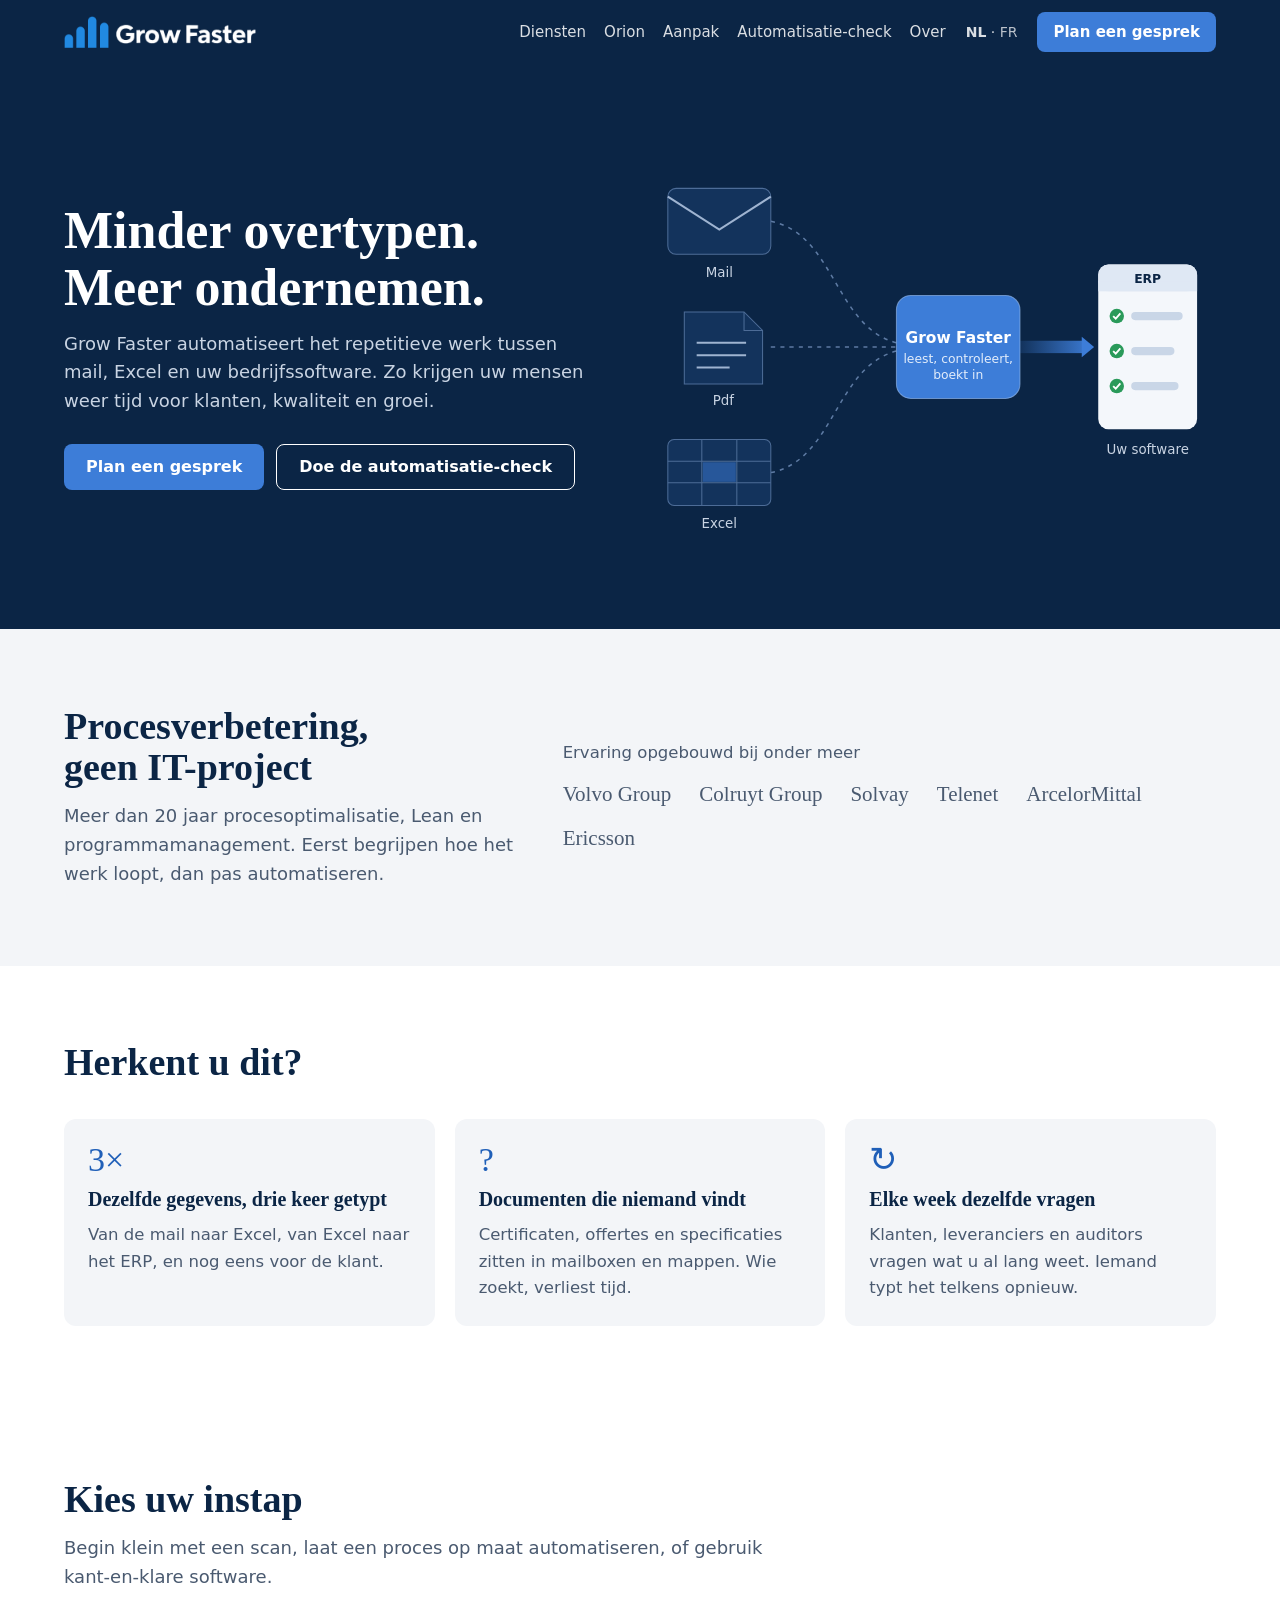
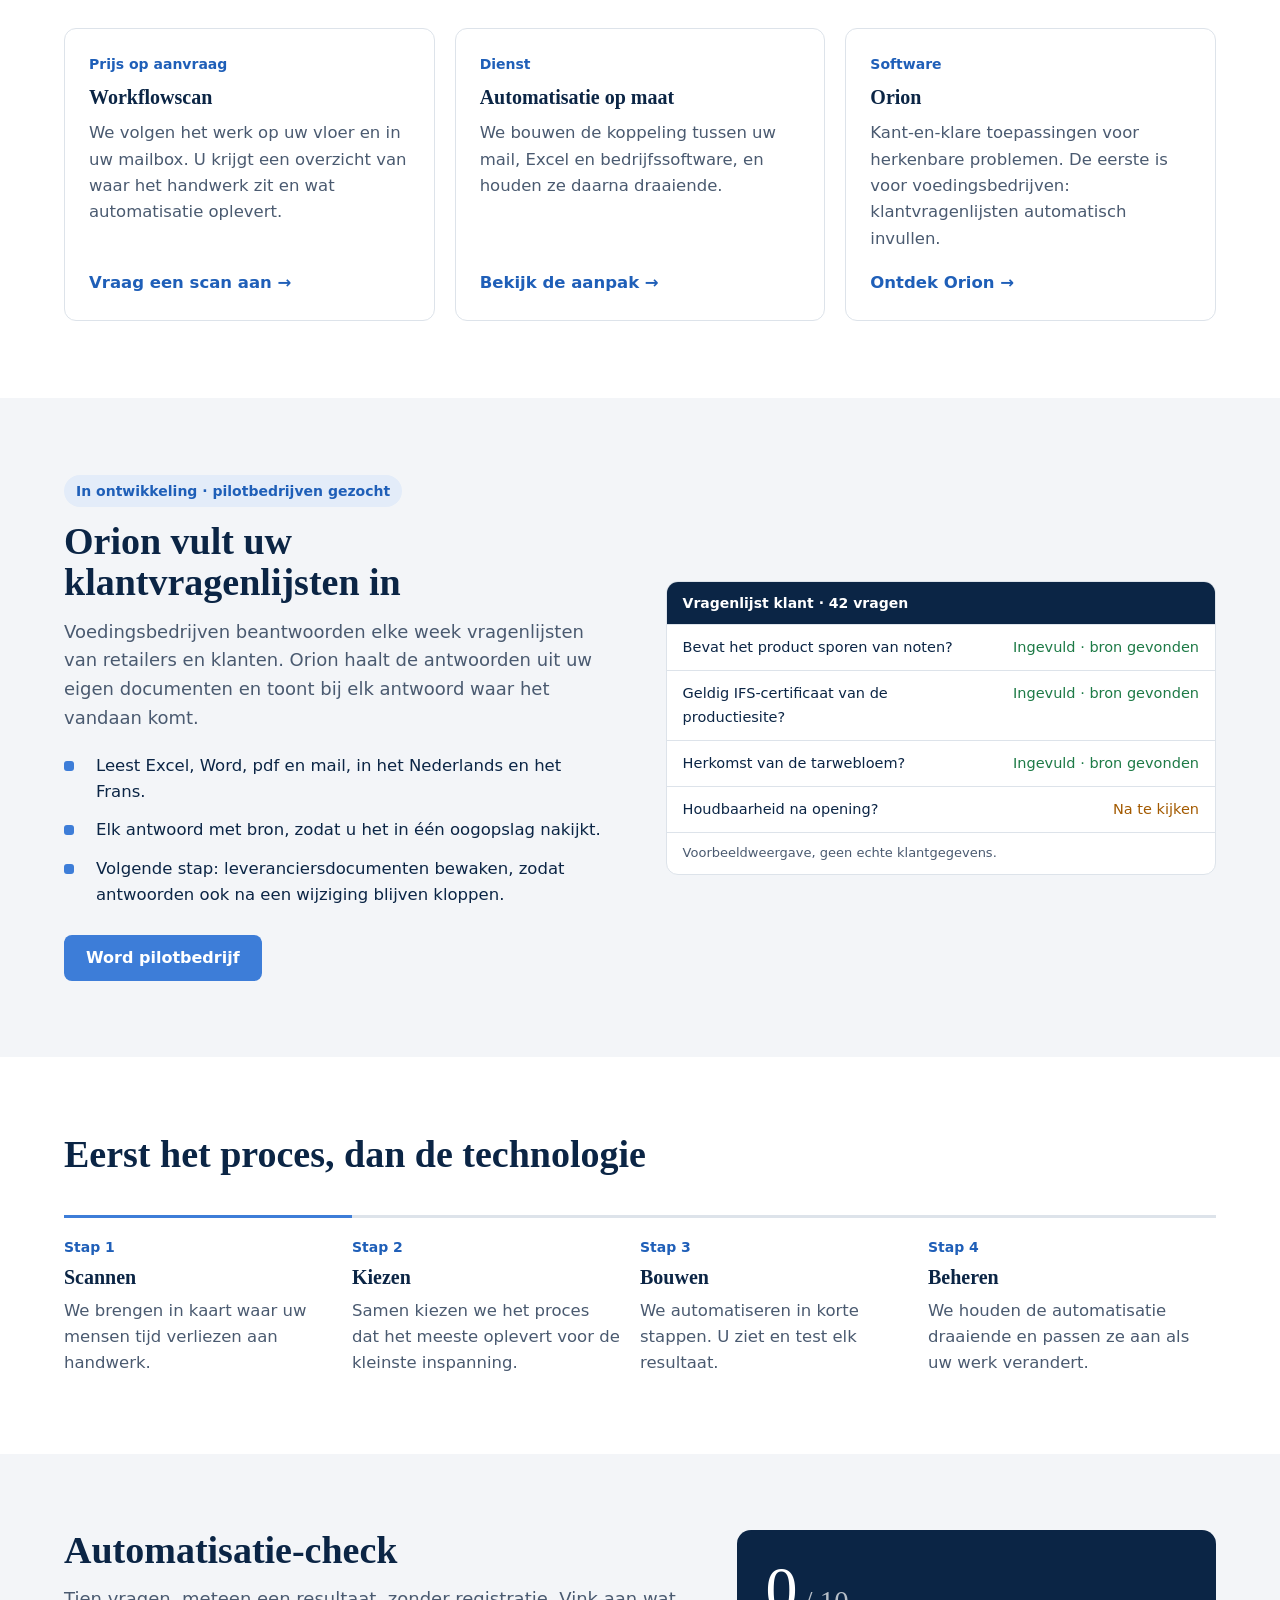
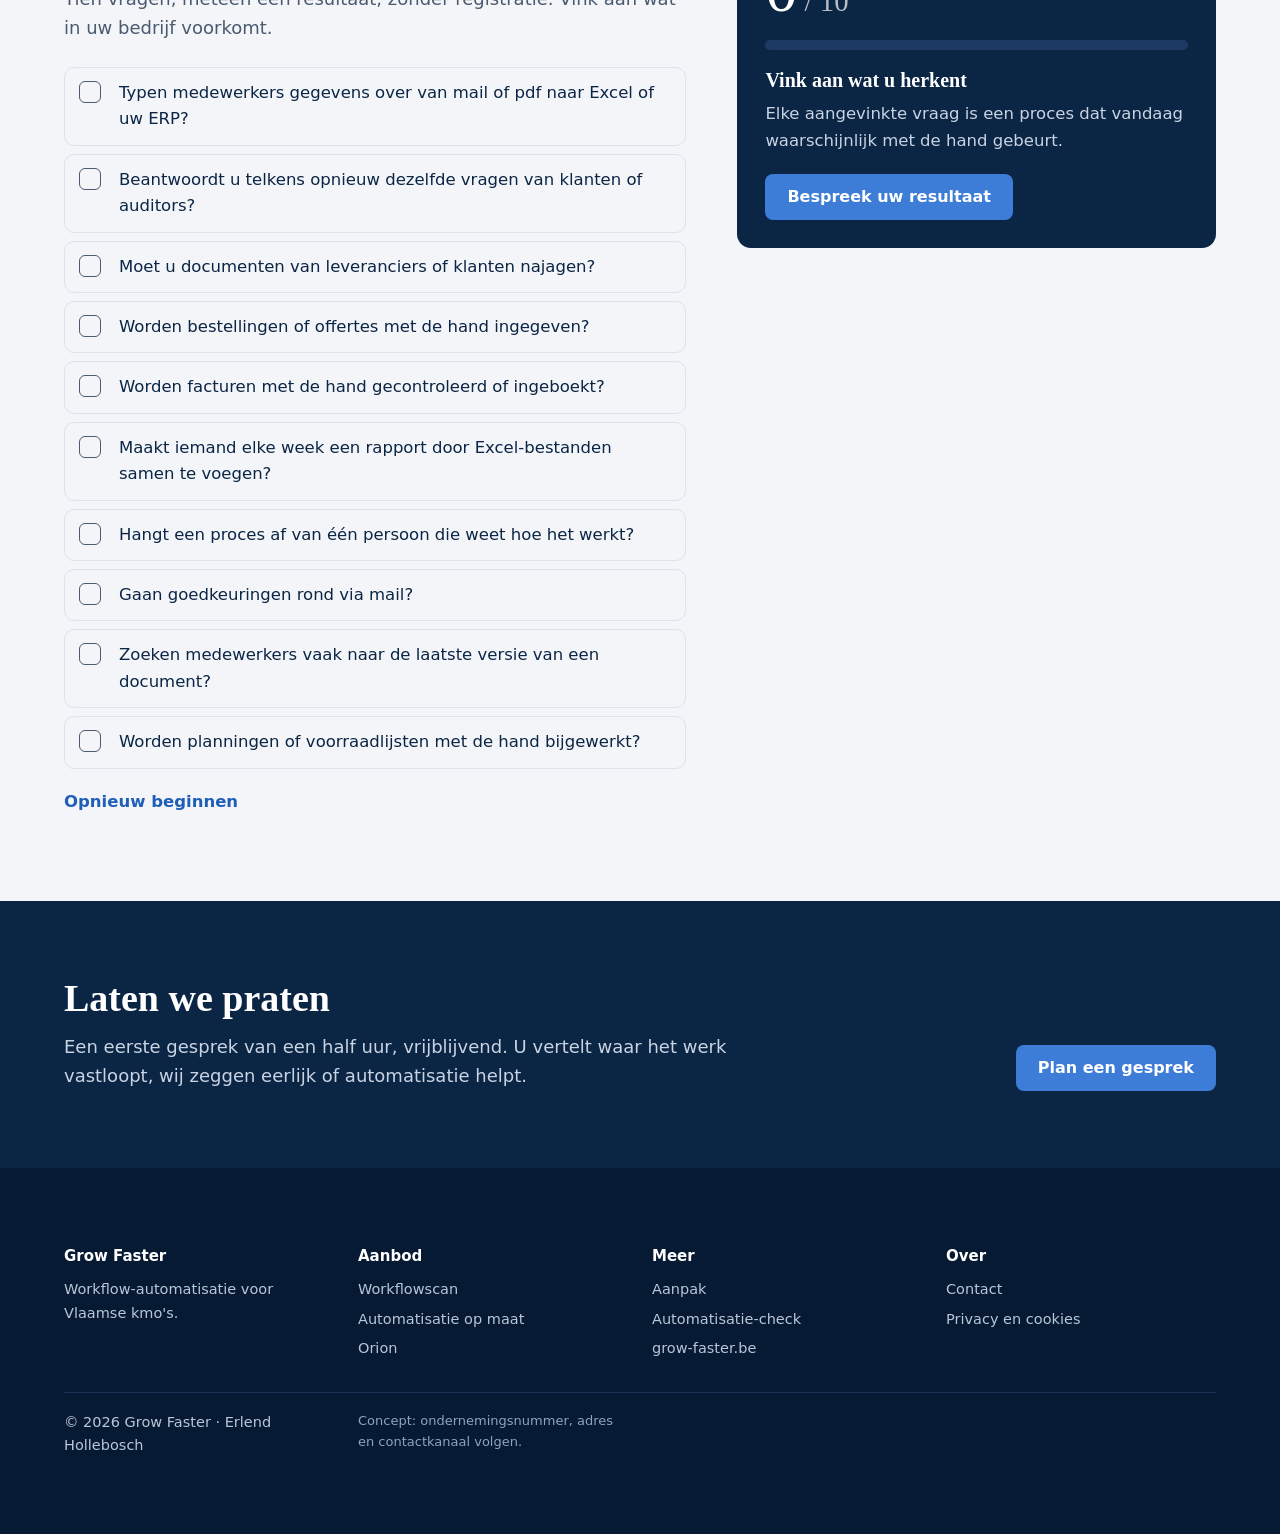
==== commit cdf30026: "Logo in header NL" ====
--- a/index.html
+++ b/index.html
@@ -13,7 +13,7 @@
 
 <header>
  <div class="nav">
-  <a class="brand" href="#top">Grow Faster</a>
+  <a class="brand" href="#top"><img src="assets/grow-faster-logo-dark.png" alt="Grow Faster" width="192" height="32"></a>
   <nav aria-label="Hoofdmenu">
    <a href="#diensten">Diensten</a><a href="#orion">Orion</a><a href="#aanpak">Aanpak</a><a href="#check">Automatisatie-check</a><a href="#over">Over</a>
   </nav>
@@ -203,7 +203,7 @@
  </div>
  <div class="wrap legal">
   <span>© 2026 Grow Faster · Erlend Hollebosch</span>
-  <span class="draft">Concept: logo, ondernemingsnummer, adres en contactkanaal volgen.</span>
+  <span class="draft">Concept: ondernemingsnummer, adres en contactkanaal volgen.</span>
  </div>
 </footer>
 
--- a/assets/site.css
+++ b/assets/site.css
@@ -123,3 +123,4 @@
 .prose p+p{margin-top:12px}
 .prose ul{padding-left:20px;margin:10px 0}
 .lang a{text-decoration:none;opacity:.85}.lang a:hover{opacity:1}
+.brand img{display:block;height:32px;width:auto}
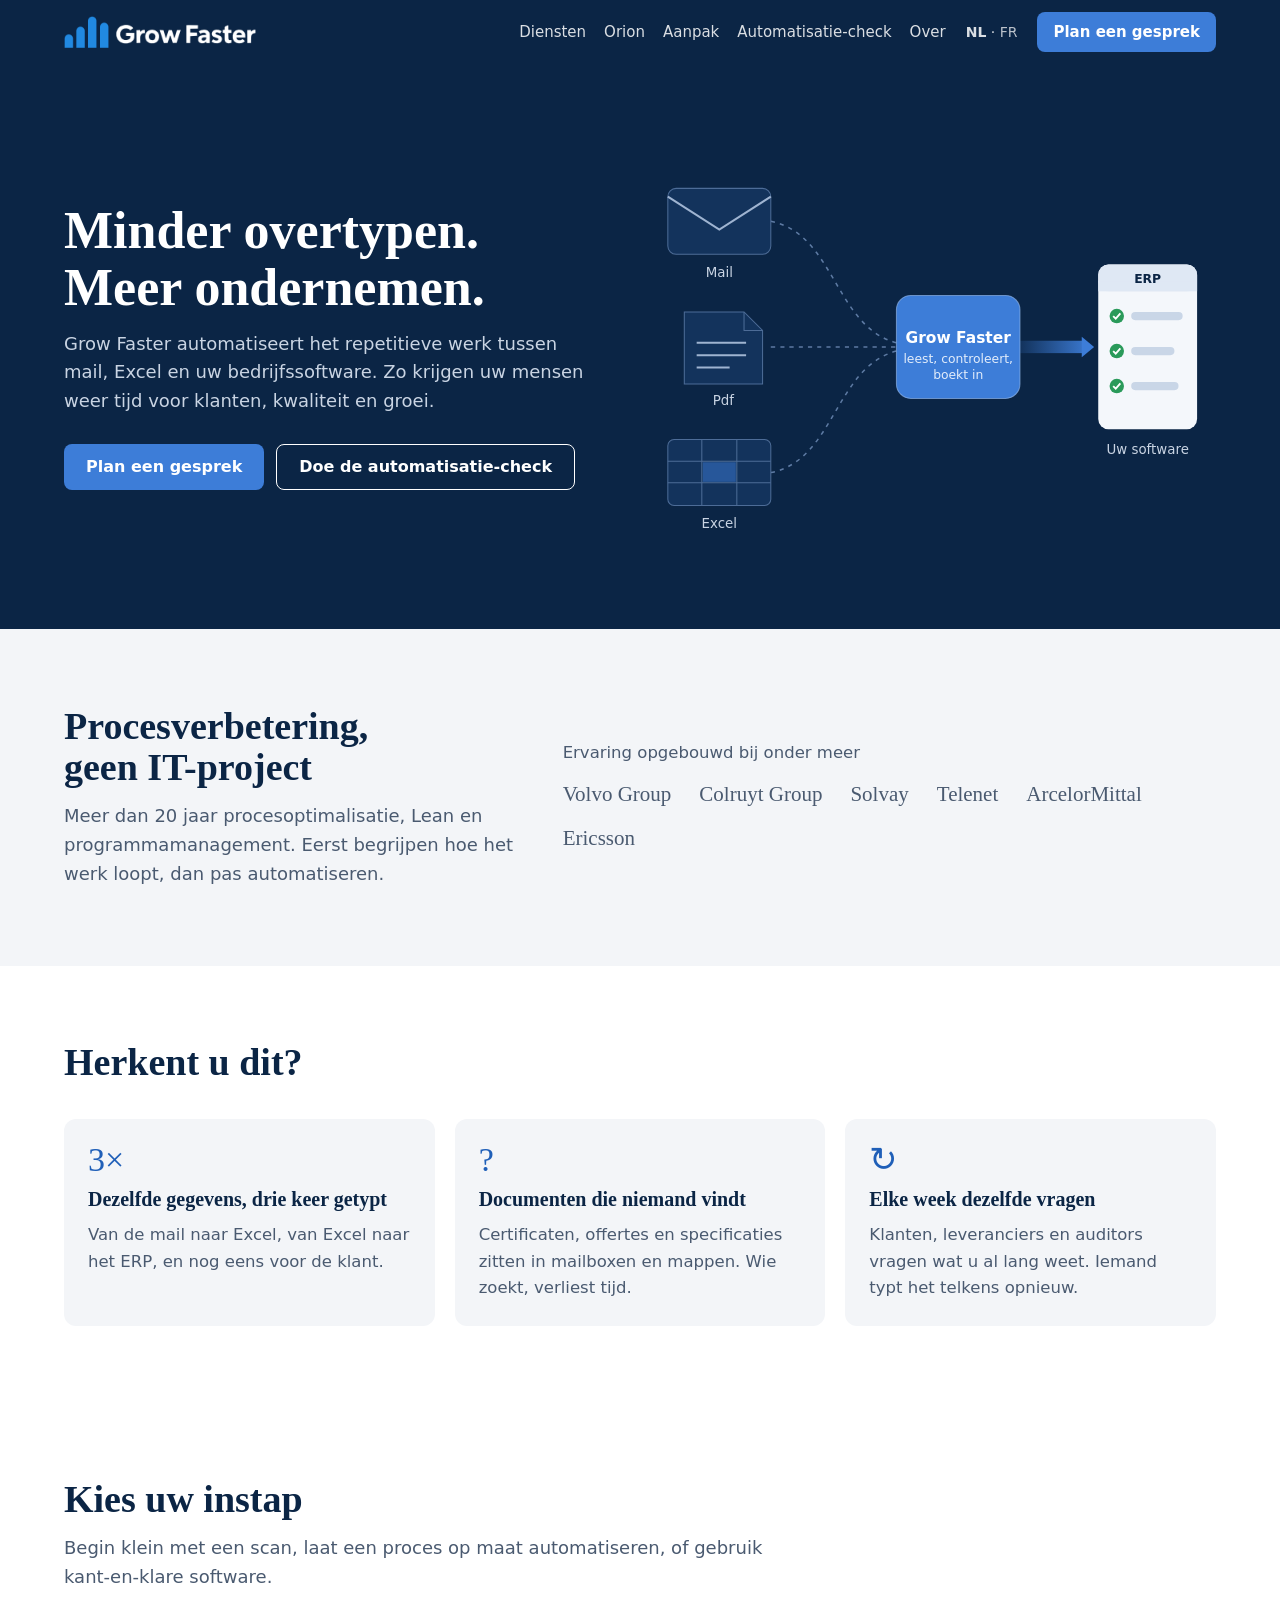
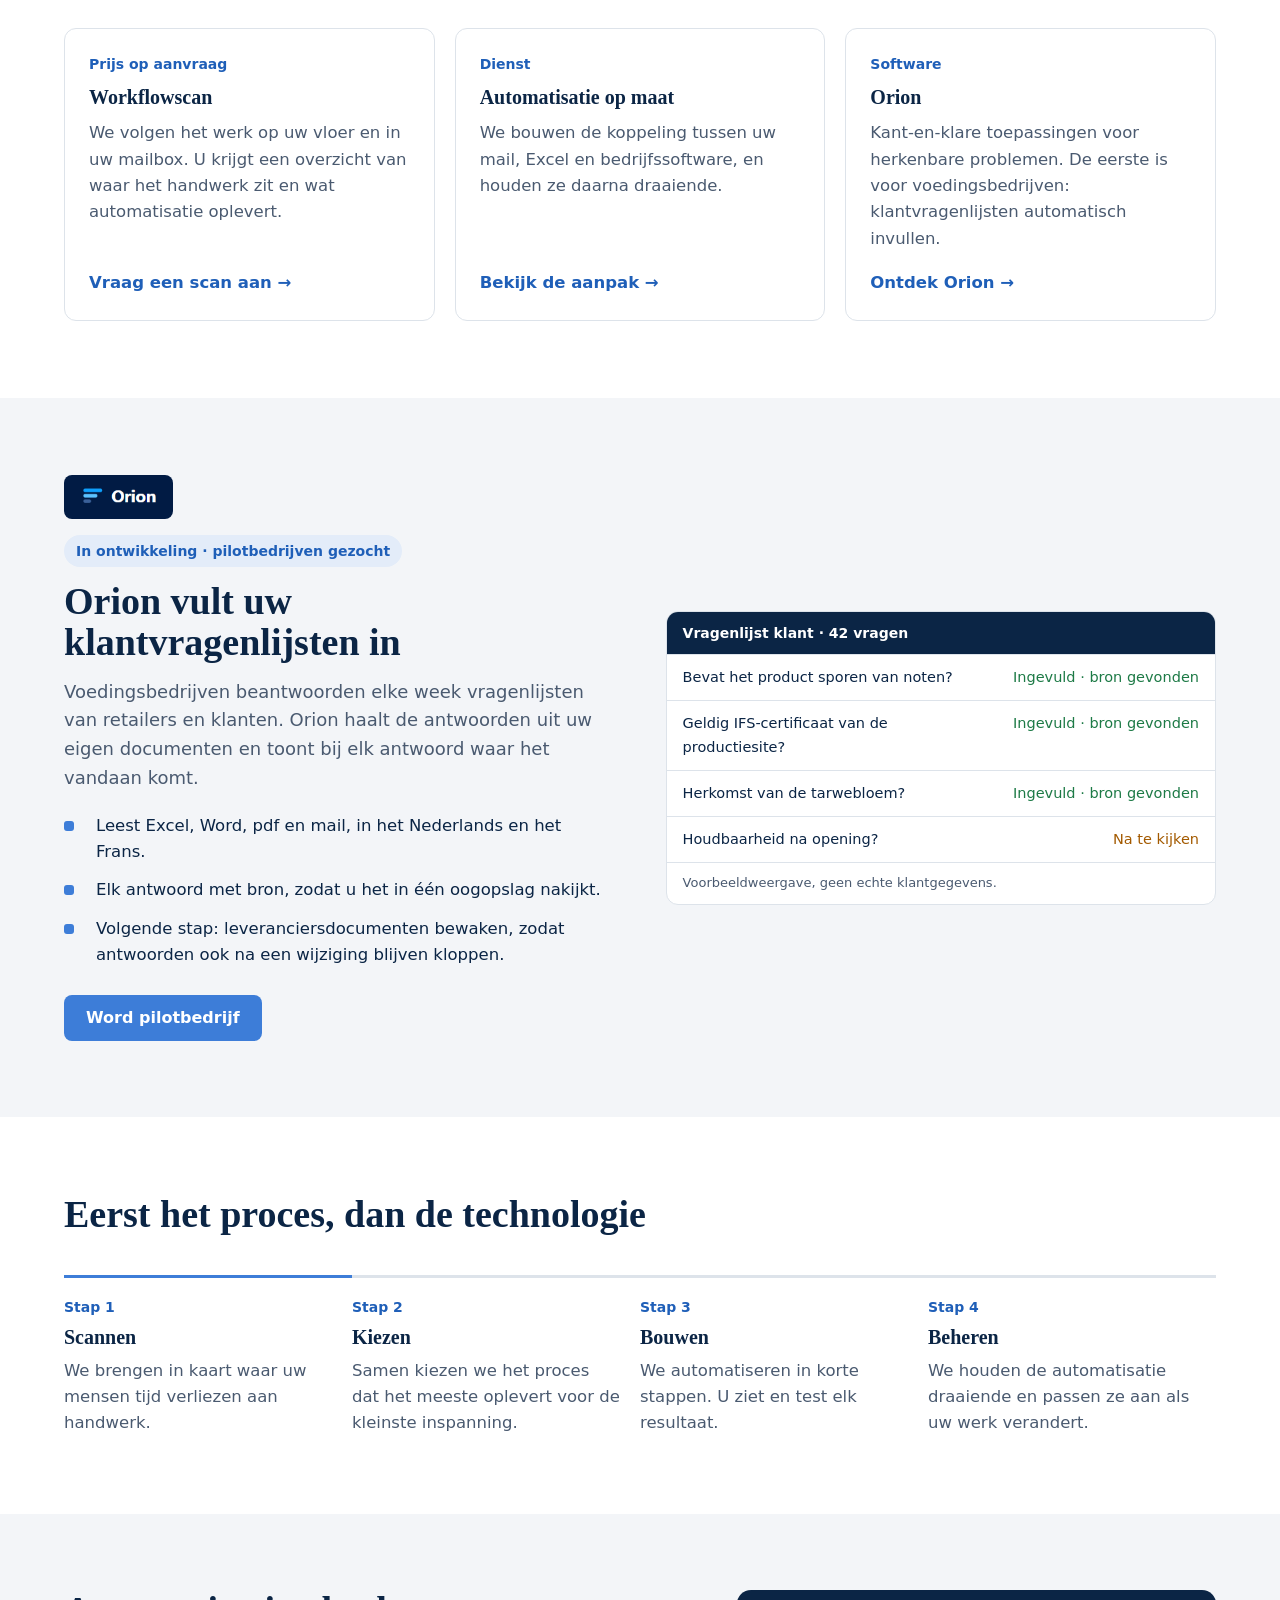
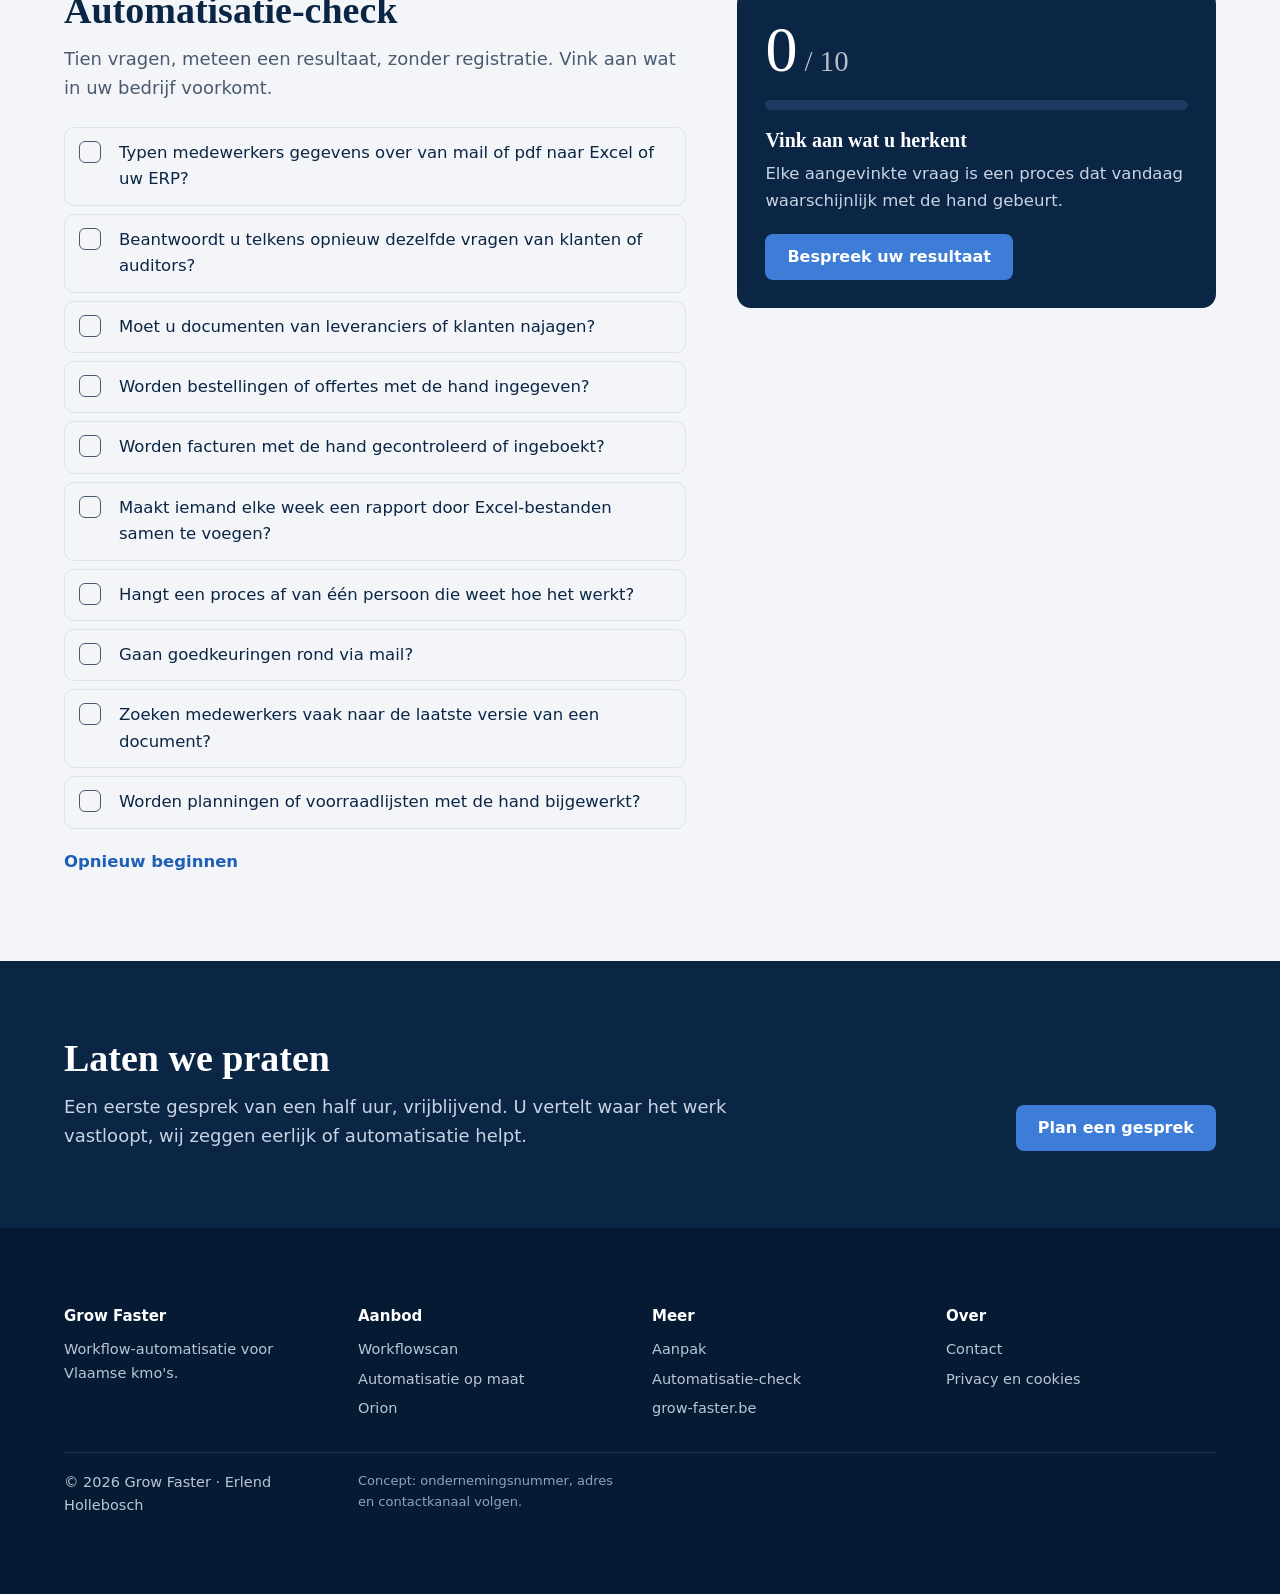
==== commit 435d84bf: "Orion-logo op homepage NL" ====
--- a/index.html
+++ b/index.html
@@ -129,6 +129,7 @@
 <section class="orion band" id="orion">
  <div class="wrap">
   <div>
+   <img class="orion-logo" src="assets/orion-logo.png" alt="Orion" width="109" height="44">
    <span class="pill">In ontwikkeling · pilotbedrijven gezocht</span>
    <h2>Orion vult uw klantvragenlijsten in</h2>
    <p class="lead">Voedingsbedrijven beantwoorden elke week vragenlijsten van retailers en klanten. Orion haalt de antwoorden uit uw eigen documenten en toont bij elk antwoord waar het vandaan komt.</p>
--- a/assets/site.css
+++ b/assets/site.css
@@ -124,3 +124,4 @@
 .prose ul{padding-left:20px;margin:10px 0}
 .lang a{text-decoration:none;opacity:.85}.lang a:hover{opacity:1}
 .brand img{display:block;height:32px;width:auto}
+.orion-logo{display:block;height:44px;width:auto;border-radius:8px;margin-bottom:16px}
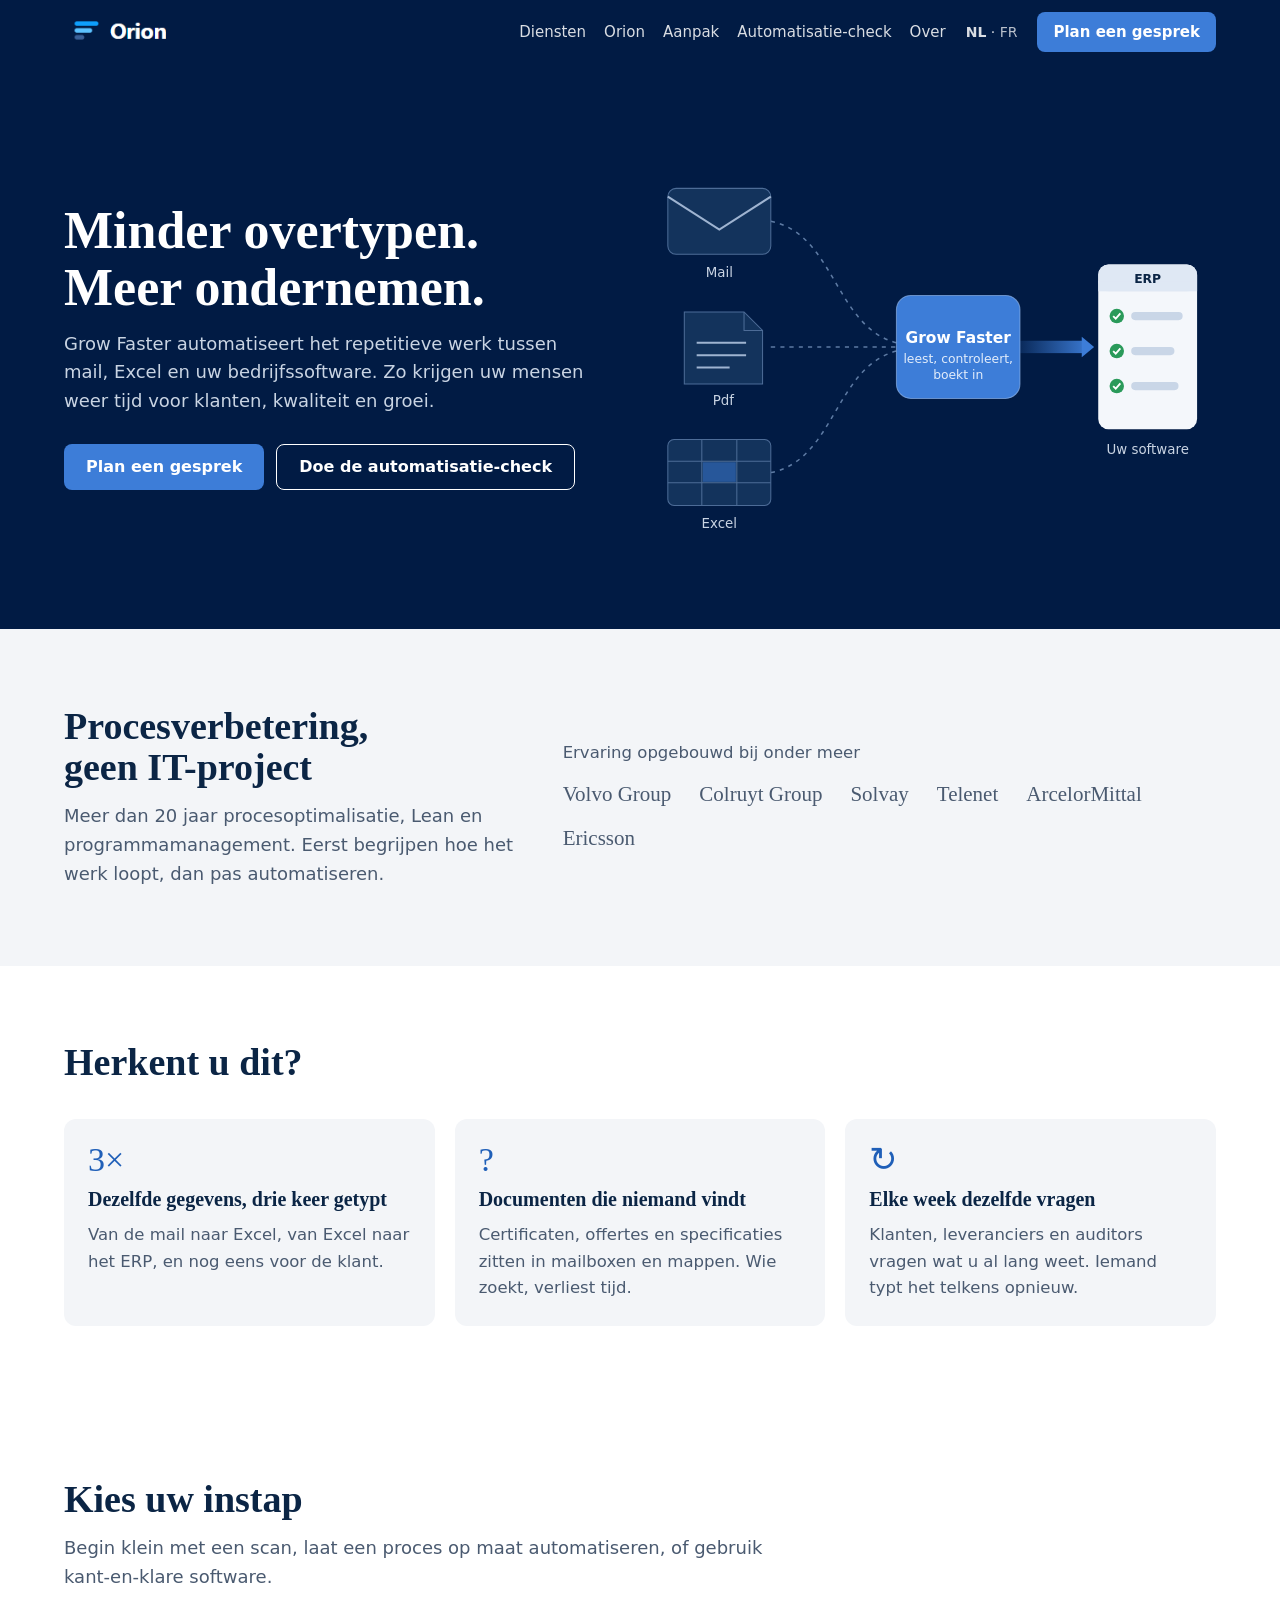
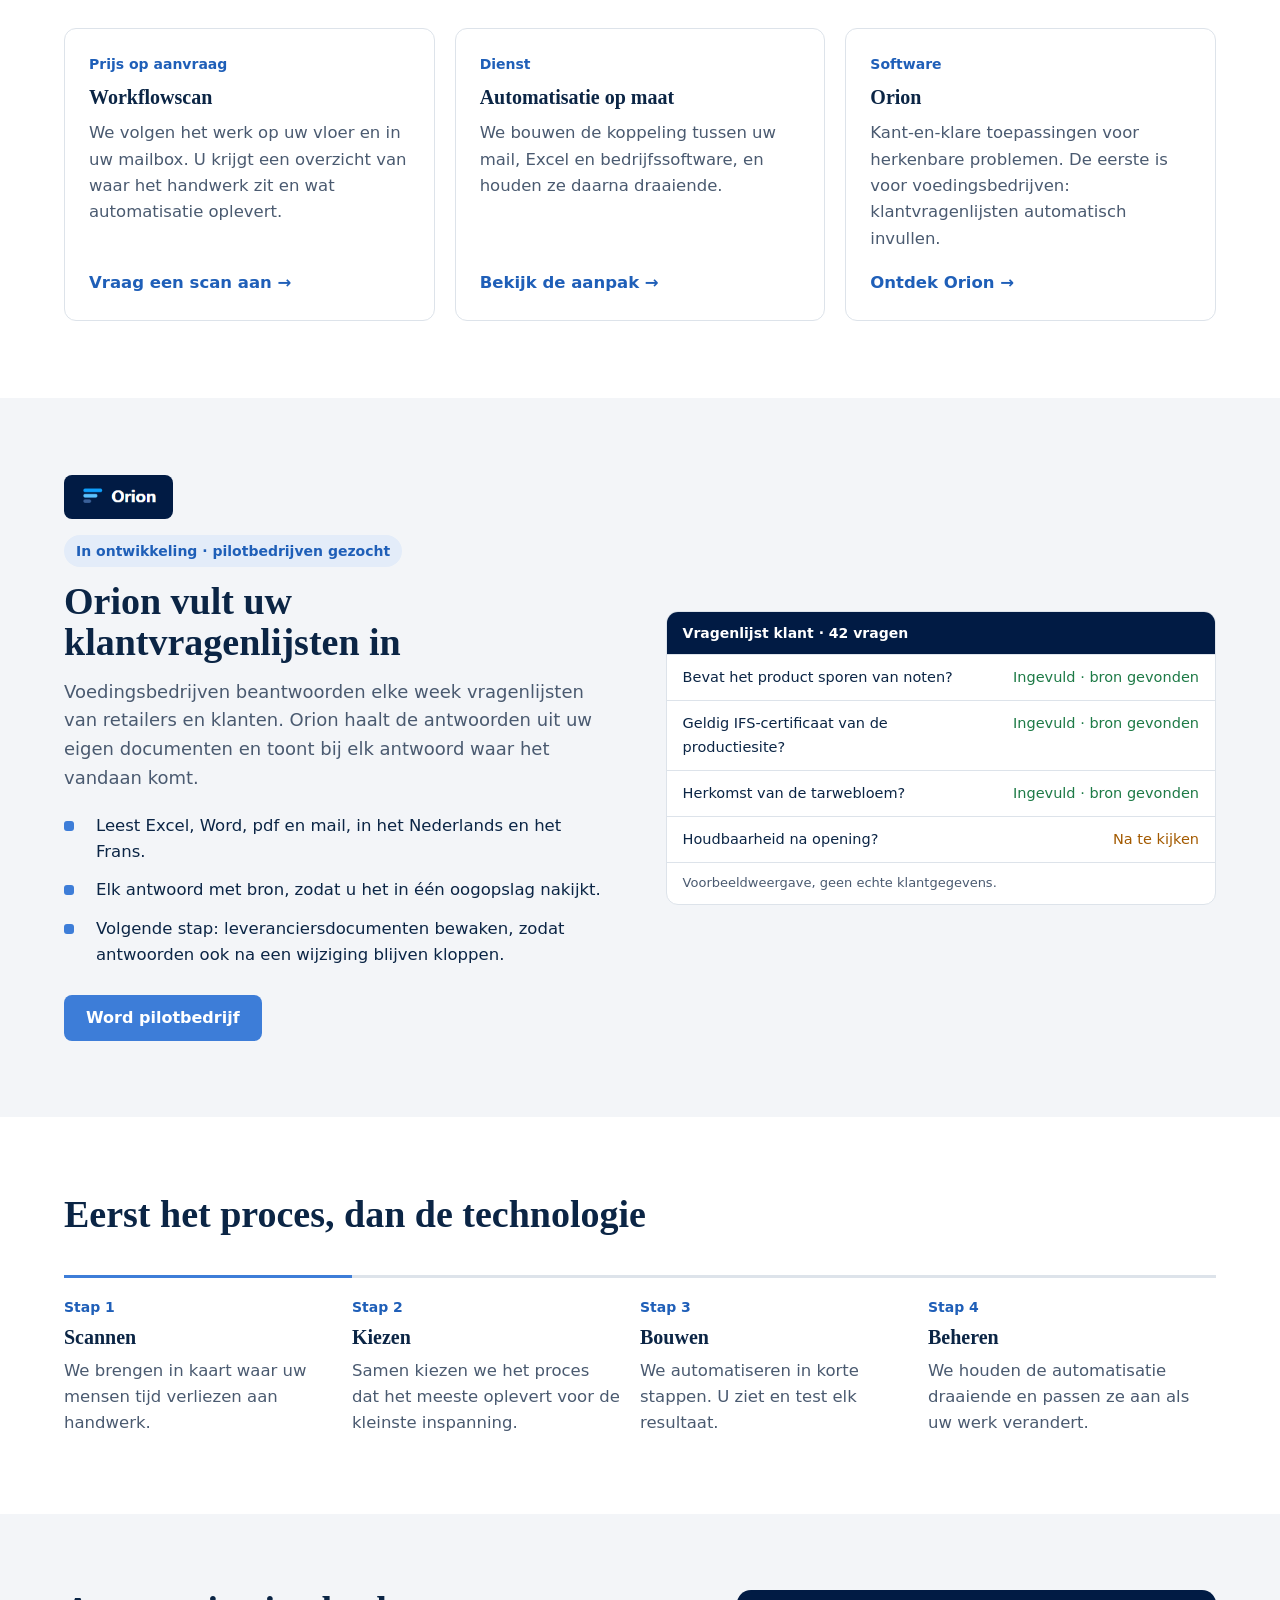
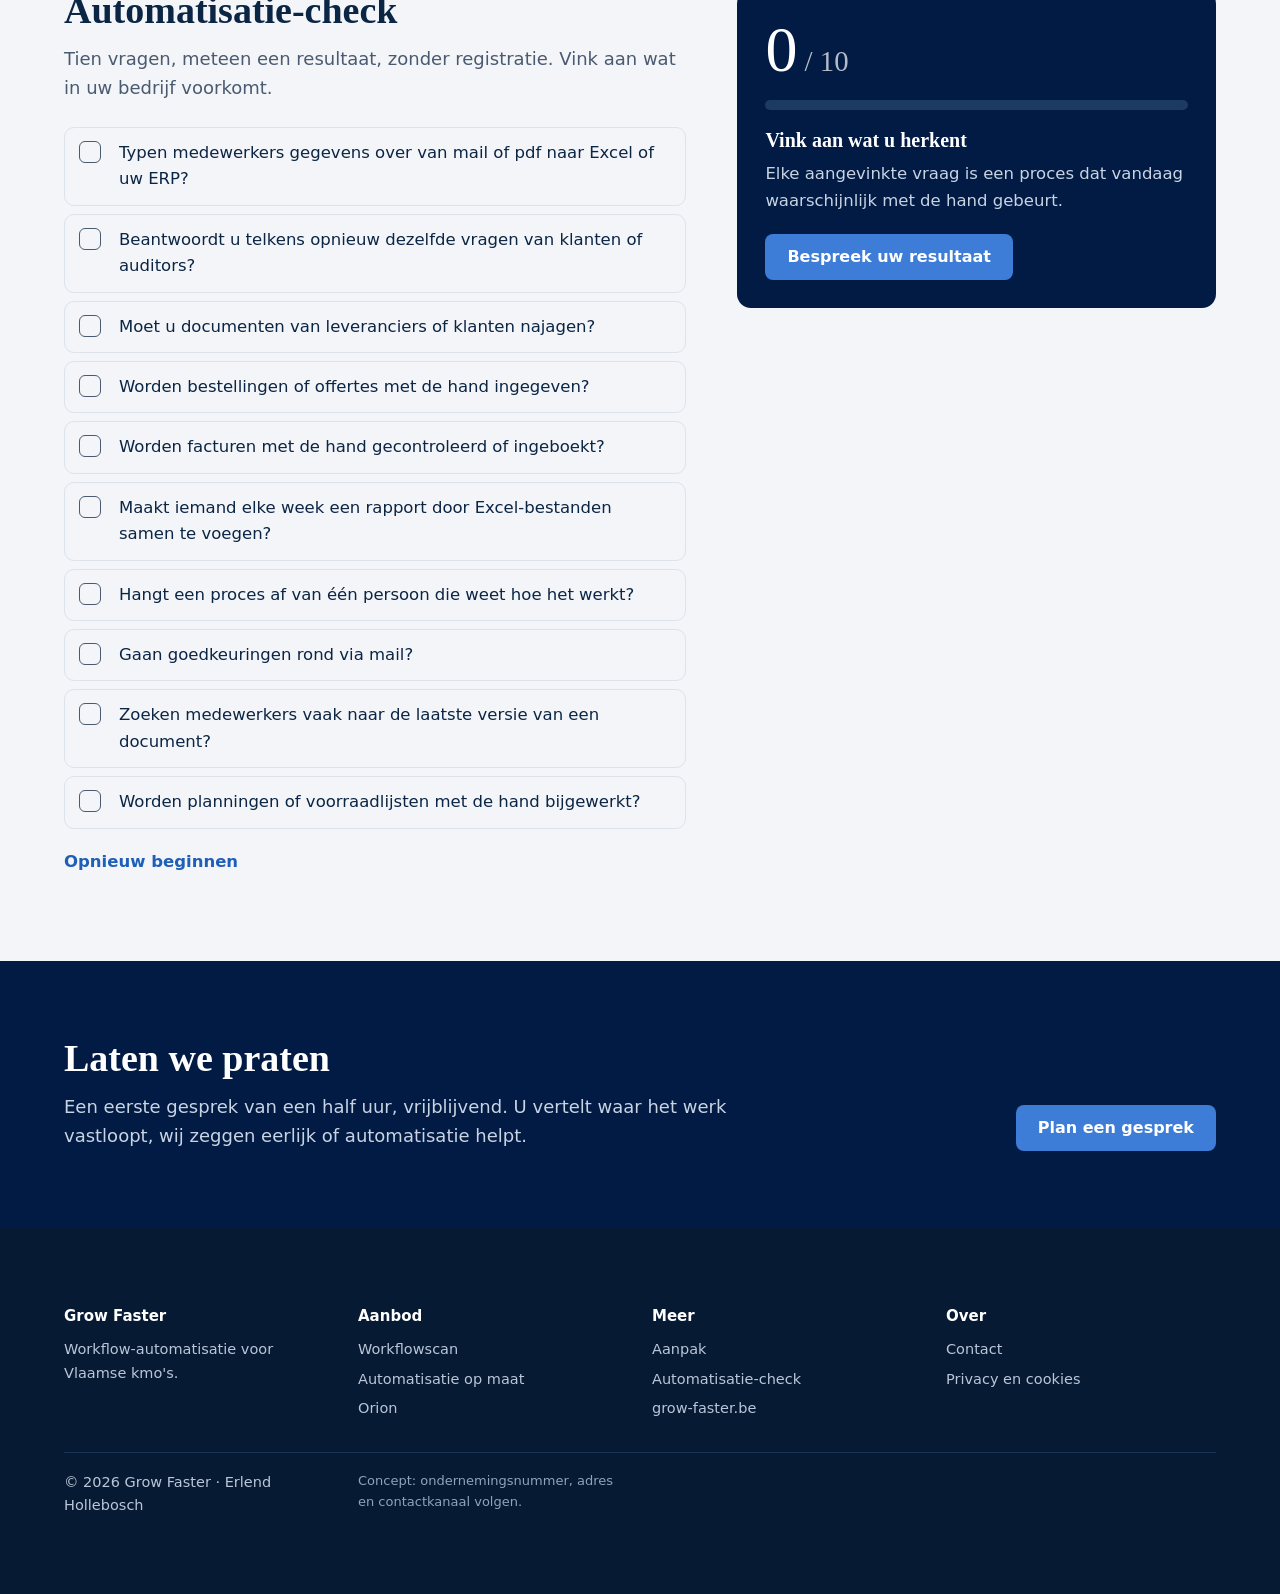
==== commit 9ac239b6: "Orion-logo in header NL" ====
--- a/index.html
+++ b/index.html
@@ -13,7 +13,7 @@
 
 <header>
  <div class="nav">
-  <a class="brand" href="#top"><img src="assets/grow-faster-logo-dark.png" alt="Grow Faster" width="192" height="32"></a>
+  <a class="brand" href="#top"><img src="assets/orion-logo.png" alt="Orion" width="99" height="40"></a>
   <nav aria-label="Hoofdmenu">
    <a href="#diensten">Diensten</a><a href="#orion">Orion</a><a href="#aanpak">Aanpak</a><a href="#check">Automatisatie-check</a><a href="#over">Over</a>
   </nav>
--- a/assets/site.css
+++ b/assets/site.css
@@ -4,7 +4,7 @@
    COLOUR and TYPE: Grow Faster-navy dominant, wit, één heldere blauwe accent; Source Serif titels, Inter tekst
    LAYOUT: navy hero met tekening, daarna witte banden, navy afsluiter en footer */
 :root{color-scheme:light dark;
- --navy:#0B2545;--bg:light-dark(#ffffff,#0a1628);--soft:light-dark(#f3f5f8,#0f1f36);
+ --navy:#011B44;--bg:light-dark(#ffffff,#0a1628);--soft:light-dark(#f3f5f8,#0f1f36);
  --ink:light-dark(#0B2545,#e9eef5);--muted:light-dark(#4a5a70,#a9b6c7);--line:light-dark(#dde3ea,#1f3354);
  --acc:#3D7DD8;--acc-ink:light-dark(#1f5fb8,#8db8f0)}
 :root[data-theme=light]{color-scheme:light}:root[data-theme=dark]{color-scheme:dark}
@@ -123,5 +123,5 @@
 .prose p+p{margin-top:12px}
 .prose ul{padding-left:20px;margin:10px 0}
 .lang a{text-decoration:none;opacity:.85}.lang a:hover{opacity:1}
-.brand img{display:block;height:32px;width:auto}
+.brand img{display:block;height:56px;width:auto;margin:-8px 0 -8px -14px}
 .orion-logo{display:block;height:44px;width:auto;border-radius:8px;margin-bottom:16px}
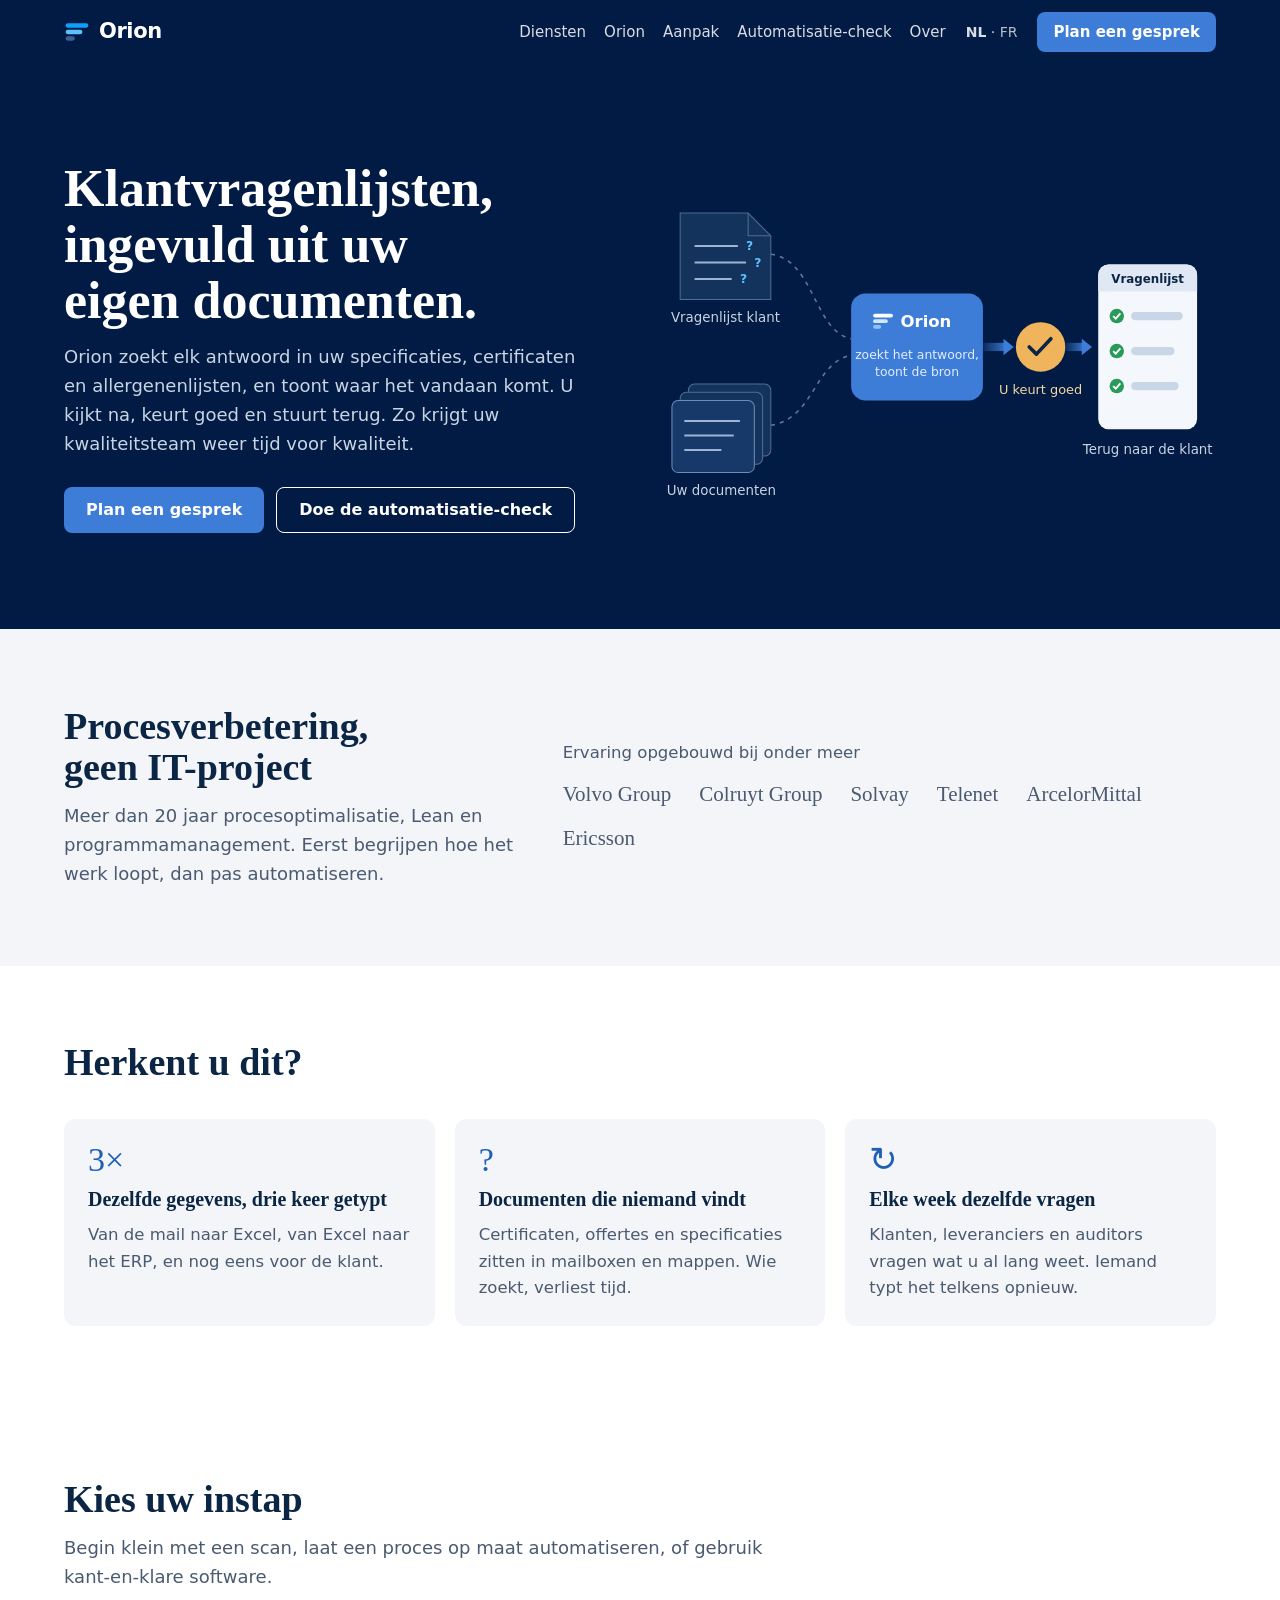
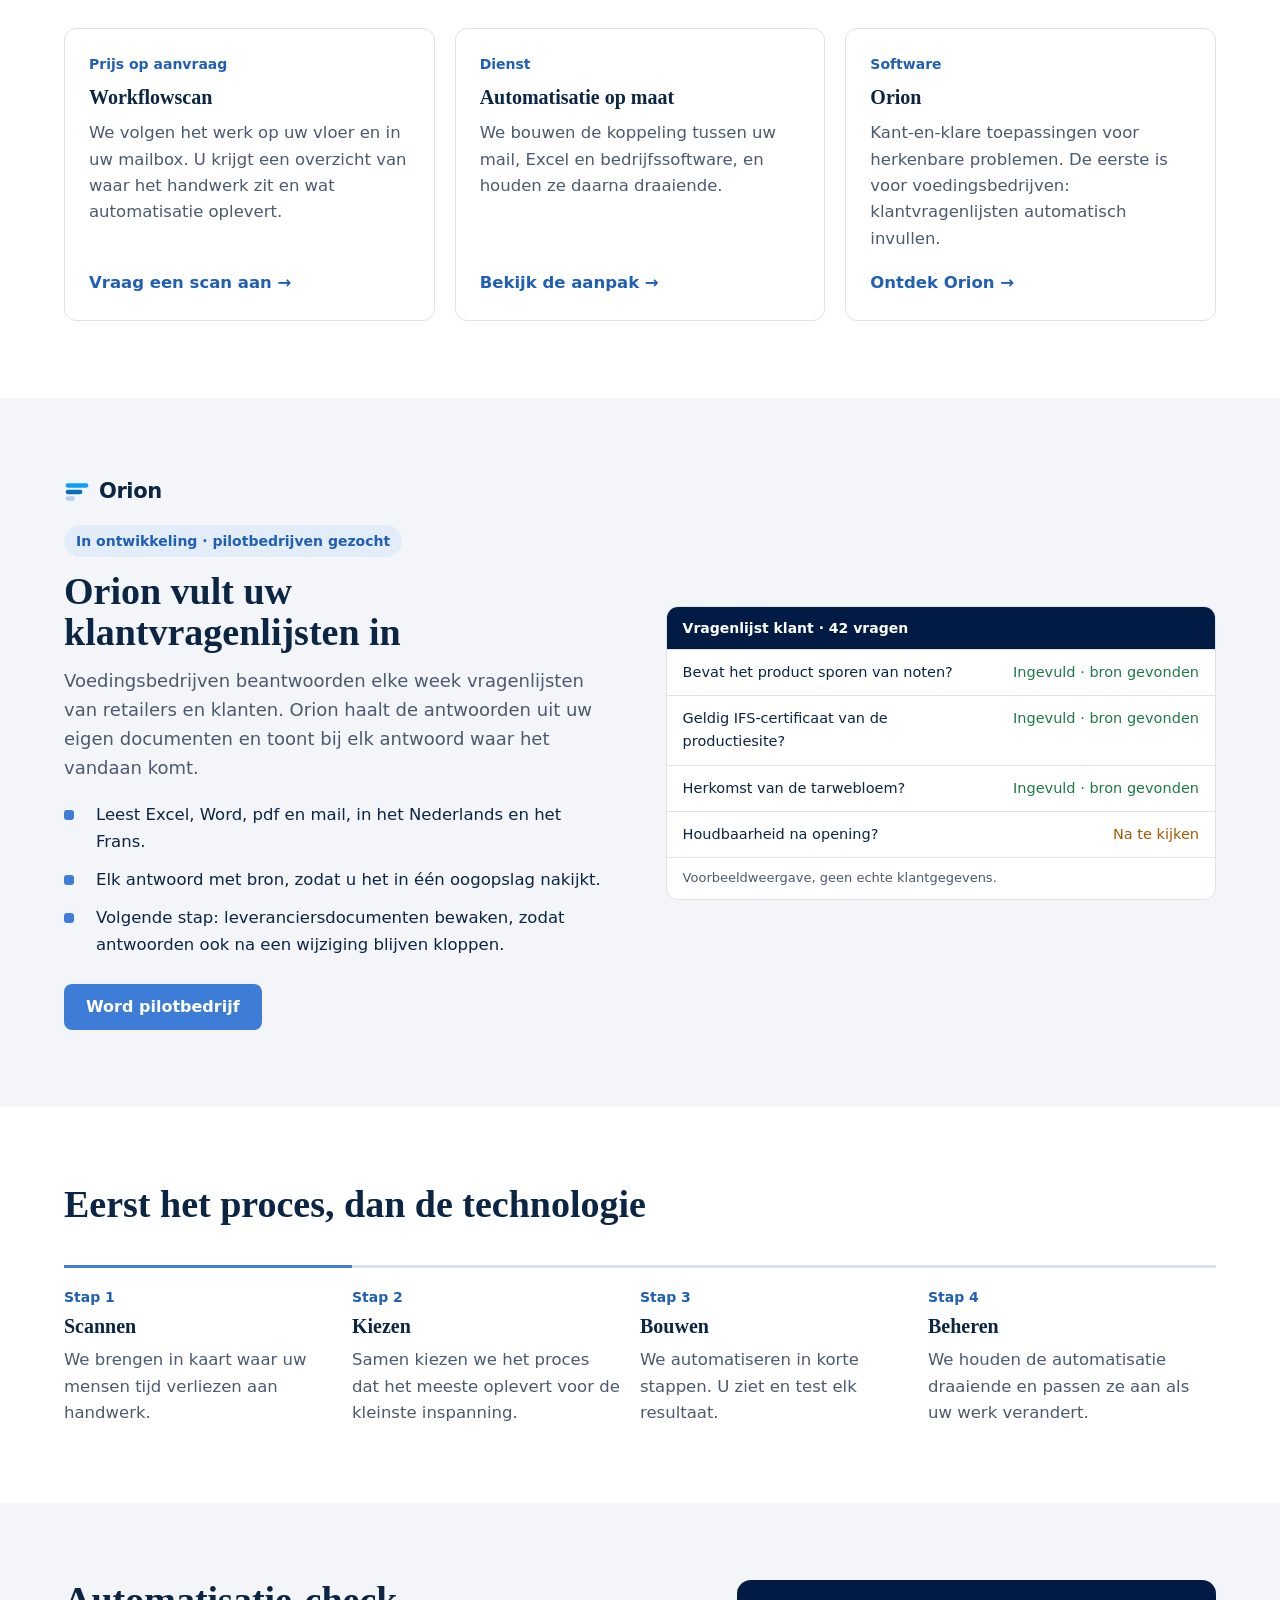
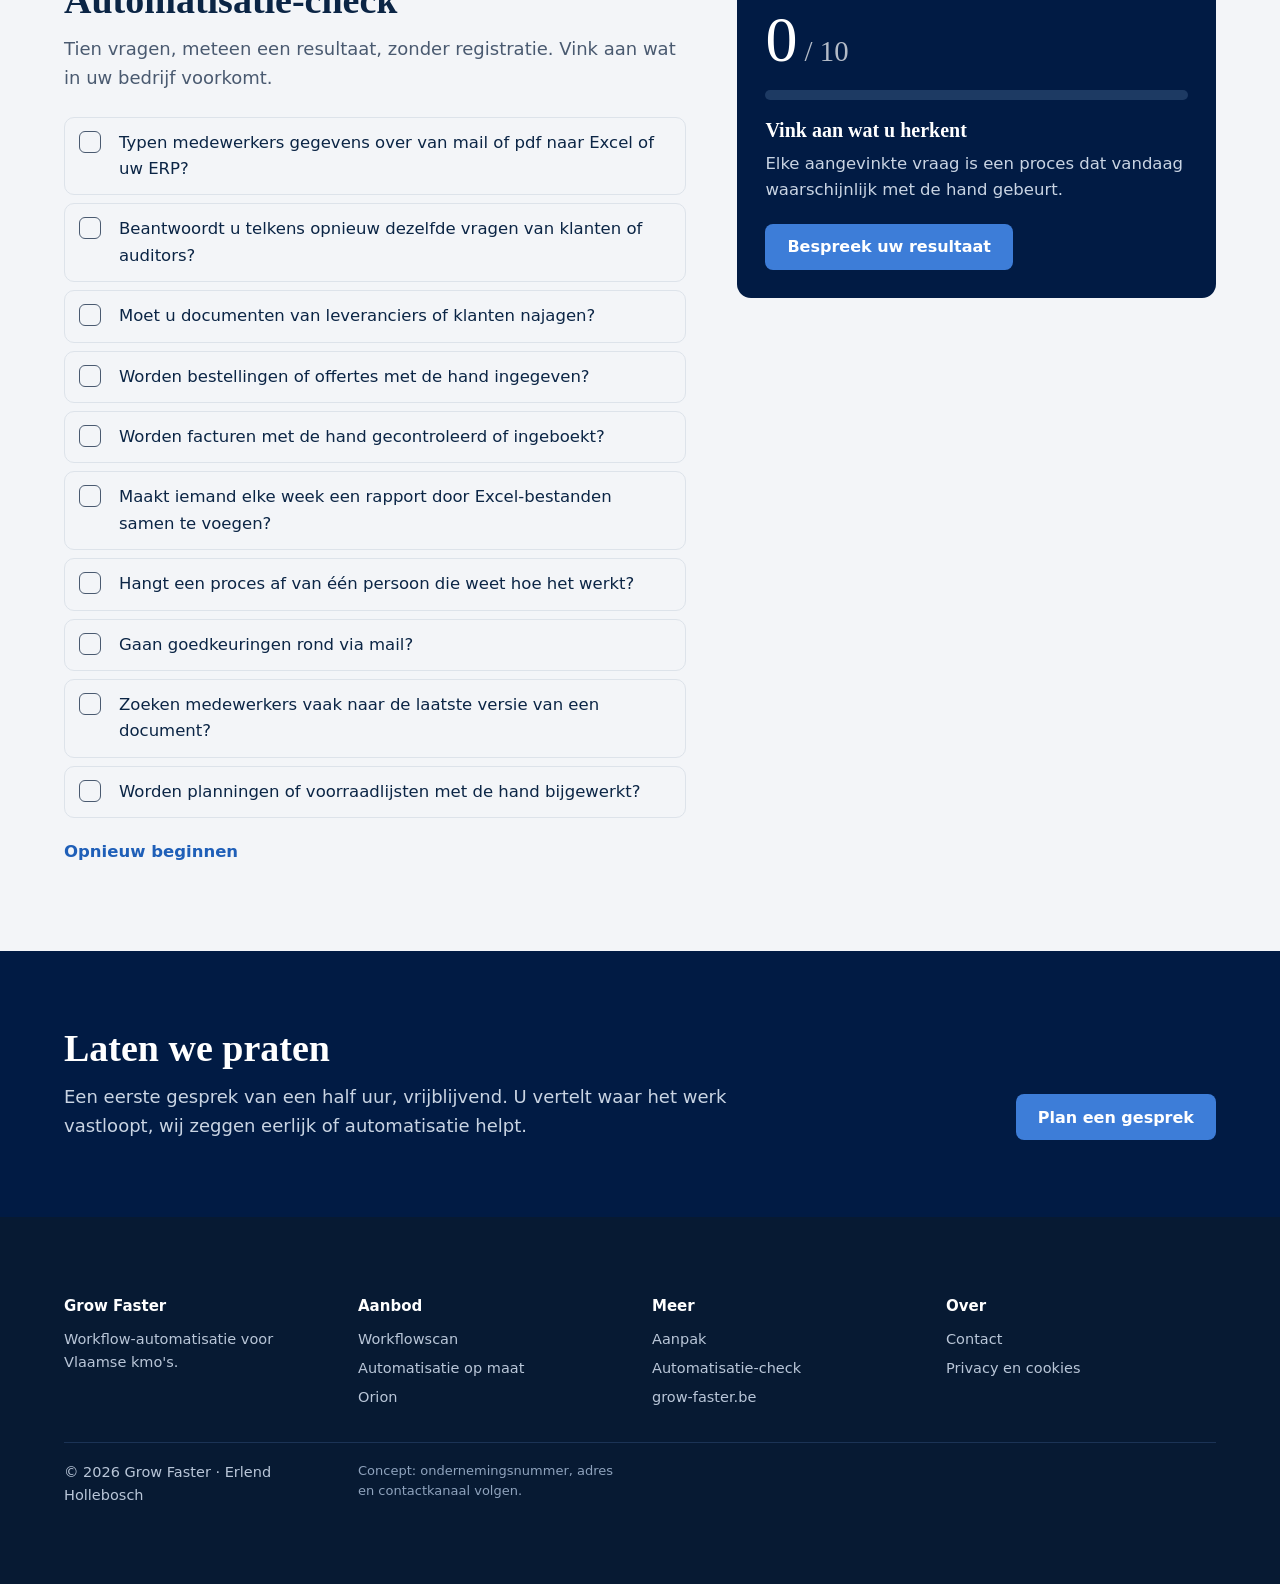
==== commit 0bc5821a: "Orion-hero NL: nieuwe flow en tekst" ====
--- a/index.html
+++ b/index.html
@@ -13,7 +13,7 @@
 
 <header>
  <div class="nav">
-  <a class="brand" href="#top"><img src="assets/orion-logo.png" alt="Orion" width="99" height="40"></a>
+  <a class="brand" href="#top" aria-label="Orion"><svg width="26" height="26" viewBox="0 0 48 48" aria-hidden="true"><rect x="3" y="8" width="42" height="8" rx="4" fill="#0E9FFC"/><rect x="3" y="20" width="31" height="8" rx="4" fill="#5CC2FF"/><rect x="3" y="32" width="17" height="8" rx="4" fill="#3A6098"/></svg><span>Orion</span></a>
   <nav aria-label="Hoofdmenu">
    <a href="#diensten">Diensten</a><a href="#orion">Orion</a><a href="#aanpak">Aanpak</a><a href="#check">Automatisatie-check</a><a href="#over">Over</a>
   </nav>
@@ -27,64 +27,62 @@
 <section class="hero band">
  <div class="wrap">
   <div>
-   <h1>Minder overtypen. Meer ondernemen.</h1>
-   <p class="lead">Grow Faster automatiseert het repetitieve werk tussen mail, Excel en uw bedrijfssoftware. Zo krijgen uw mensen weer tijd voor klanten, kwaliteit en groei.</p>
+   <h1>Klantvragenlijsten, ingevuld uit uw eigen documenten.</h1>
+   <p class="lead">Orion zoekt elk antwoord in uw specificaties, certificaten en allergenenlijsten, en toont waar het vandaan komt. U kijkt na, keurt goed en stuurt terug. Zo krijgt uw kwaliteitsteam weer tijd voor kwaliteit.</p>
    <div class="ctas">
     <a class="btn pri" href="#gesprek">Plan een gesprek</a>
     <a class="btn sec" href="#check">Doe de automatisatie-check</a>
    </div>
   </div>
-  <svg viewBox="0 0 560 400" role="img" aria-label="Mails, pdf's en Excel-bestanden lopen via Grow Faster als één stroom naar uw bedrijfssoftware">
+  <svg viewBox="0 0 560 400" role="img" aria-label="Een klantvragenlijst en uw eigen documenten gaan naar Orion, u keurt goed, en de ingevulde vragenlijst gaat terug naar de klant">
    <defs>
     <linearGradient id="g1" x1="0" x2="1"><stop offset="0" stop-color="#3D7DD8" stop-opacity=".15"/><stop offset="1" stop-color="#3D7DD8" stop-opacity=".9"/></linearGradient>
    </defs>
-   <!-- losse bronnen -->
    <g fill="none" stroke="#5d7aa3" stroke-width="1.5" stroke-dasharray="4 5">
-    <path d="M128 78 C190 90 190 180 250 196"/><path d="M128 200 C180 200 200 200 250 200"/><path d="M128 322 C190 310 190 220 250 204"/>
-   </g>
-   <g>
-    <rect x="28" y="46" width="100" height="64" rx="8" fill="#13335c" stroke="#4d6c97"/>
-    <path d="M28 54 L78 86 L128 54" fill="none" stroke="#9fb4d1" stroke-width="2"/>
-    <text x="78" y="132" fill="#c9d4e3" font-size="13" text-anchor="middle" font-family="system-ui, sans-serif">Mail</text>
-   </g>
-   <g>
-    <path d="M44 166 h58 l18 18 v52 h-76z" fill="#13335c" stroke="#4d6c97"/>
-    <path d="M102 166 v18 h18" fill="none" stroke="#4d6c97"/>
-    <g stroke="#9fb4d1" stroke-width="2"><line x1="56" y1="196" x2="104" y2="196"/><line x1="56" y1="208" x2="104" y2="208"/><line x1="56" y1="220" x2="88" y2="220"/></g>
-    <text x="82" y="256" fill="#c9d4e3" font-size="13" text-anchor="middle" font-family="system-ui, sans-serif">Pdf</text>
-   </g>
-   <g>
-    <rect x="28" y="290" width="100" height="64" rx="6" fill="#13335c" stroke="#4d6c97"/>
-    <g stroke="#4d6c97"><line x1="28" y1="311" x2="128" y2="311"/><line x1="28" y1="332" x2="128" y2="332"/><line x1="61" y1="290" x2="61" y2="354"/><line x1="95" y1="290" x2="95" y2="354"/></g>
-    <rect x="62" y="312" width="32" height="19" fill="#3D7DD8" opacity=".5"/>
-    <text x="78" y="376" fill="#c9d4e3" font-size="13" text-anchor="middle" font-family="system-ui, sans-serif">Excel</text>
-   </g>
-   <!-- motor -->
-   <g>
-    <rect x="250" y="150" width="120" height="100" rx="14" fill="#3D7DD8"/>
-    <rect x="250" y="150" width="120" height="100" rx="14" fill="none" stroke="#9cc0f2" stroke-opacity=".6"/>
-    <text x="310" y="196" fill="#fff" font-size="15" font-weight="600" text-anchor="middle" font-family="system-ui, sans-serif">Grow Faster</text>
-    <text x="310" y="216" fill="#e3edfb" font-size="12" text-anchor="middle" font-family="system-ui, sans-serif">leest, controleert,</text>
-    <text x="310" y="231" fill="#e3edfb" font-size="12" text-anchor="middle" font-family="system-ui, sans-serif">boekt in</text>
-   </g>
-   <!-- rustige lijn -->
-   <rect x="370" y="194" width="62" height="12" fill="url(#g1)"/>
-   <path d="M430 190 l12 10 l-12 10z" fill="#3D7DD8"/>
-   <!-- uitkomst -->
+    <path d="M128 110 C170 115 170 185 206 192"/><path d="M128 276 C170 270 170 215 206 208"/>
+   </g>
+   <g>
+    <path d="M40 70 h66 l22 22 v62 h-88z" fill="#13335c" stroke="#4d6c97"/>
+    <path d="M106 70 v22 h22" fill="none" stroke="#4d6c97"/>
+    <g stroke="#9fb4d1" stroke-width="2"><line x1="54" y1="102" x2="96" y2="102"/><line x1="54" y1="118" x2="104" y2="118"/><line x1="54" y1="134" x2="90" y2="134"/></g>
+    <g fill="#5CC2FF" font-family="system-ui, sans-serif" font-size="12" font-weight="700"><text x="104" y="106">?</text><text x="112" y="122">?</text><text x="98" y="138">?</text></g>
+    <text x="84" y="176" fill="#c9d4e3" font-size="13" text-anchor="middle" font-family="system-ui, sans-serif">Vragenlijst klant</text>
+   </g>
+   <g>
+    <rect x="48" y="236" width="80" height="70" rx="6" fill="#13335c" stroke="#4d6c97"/>
+    <rect x="40" y="244" width="80" height="70" rx="6" fill="#13335c" stroke="#4d6c97"/>
+    <rect x="32" y="252" width="80" height="70" rx="6" fill="#16396a" stroke="#6d8bb5"/>
+    <g stroke="#9fb4d1" stroke-width="2"><line x1="44" y1="272" x2="98" y2="272"/><line x1="44" y1="286" x2="92" y2="286"/><line x1="44" y1="300" x2="80" y2="300"/></g>
+    <text x="80" y="344" fill="#c9d4e3" font-size="13" text-anchor="middle" font-family="system-ui, sans-serif">Uw documenten</text>
+   </g>
+   <g>
+    <rect x="206" y="148" width="128" height="104" rx="14" fill="#3D7DD8"/>
+    <svg x="226" y="164" width="22" height="22" viewBox="0 0 48 48"><rect x="3" y="8" width="42" height="8" rx="4" fill="#FFFFFF"/><rect x="3" y="20" width="31" height="8" rx="4" fill="#CFE6FF"/><rect x="3" y="32" width="17" height="8" rx="4" fill="#8FC3F5"/></svg>
+    <text x="254" y="181" fill="#fff" font-size="16" font-weight="700" font-family="system-ui, sans-serif">Orion</text>
+    <text x="270" y="212" fill="#e3edfb" font-size="12" text-anchor="middle" font-family="system-ui, sans-serif">zoekt het antwoord,</text>
+    <text x="270" y="228" fill="#e3edfb" font-size="12" text-anchor="middle" font-family="system-ui, sans-serif">toont de bron</text>
+   </g>
+   <rect x="334" y="196" width="22" height="8" fill="url(#g1)"/>
+   <path d="M354 192 l10 8 l-10 8z" fill="#3D7DD8"/>
+   <g>
+    <circle cx="390" cy="200" r="24" fill="#F0B45C"/>
+    <path d="M379 200 l7 7 l14 -15" stroke="#0B2545" stroke-width="3.5" fill="none" stroke-linecap="round" stroke-linejoin="round"/>
+    <text x="390" y="246" fill="#F5D7A1" font-size="12.5" text-anchor="middle" font-family="system-ui, sans-serif">U keurt goed</text>
+   </g>
+   <rect x="414" y="196" width="18" height="8" fill="url(#g1)"/>
+   <path d="M430 192 l10 8 l-10 8z" fill="#3D7DD8"/>
    <g>
     <rect x="446" y="120" width="96" height="160" rx="10" fill="#f4f7fb"/>
     <rect x="446" y="120" width="96" height="26" rx="10" fill="#dfe8f4"/>
     <rect x="446" y="136" width="96" height="10" fill="#dfe8f4"/>
-    <text x="494" y="138" fill="#0B2545" font-size="12" font-weight="600" text-anchor="middle" font-family="system-ui, sans-serif">ERP</text>
-    <g font-family="system-ui, sans-serif" font-size="11" fill="#0B2545">
-     <circle cx="464" cy="170" r="7" fill="#2a9a5a"/><path d="M460.5 170 l2.5 2.5 l4.5 -5" stroke="#fff" stroke-width="1.8" fill="none"/>
-     <rect x="478" y="166" width="50" height="8" rx="4" fill="#c9d6e7"/>
-     <circle cx="464" cy="204" r="7" fill="#2a9a5a"/><path d="M460.5 204 l2.5 2.5 l4.5 -5" stroke="#fff" stroke-width="1.8" fill="none"/>
-     <rect x="478" y="200" width="42" height="8" rx="4" fill="#c9d6e7"/>
-     <circle cx="464" cy="238" r="7" fill="#2a9a5a"/><path d="M460.5 238 l2.5 2.5 l4.5 -5" stroke="#fff" stroke-width="1.8" fill="none"/>
-     <rect x="478" y="234" width="46" height="8" rx="4" fill="#c9d6e7"/>
-    </g>
-    <text x="494" y="304" fill="#c9d4e3" font-size="13" text-anchor="middle" font-family="system-ui, sans-serif">Uw software</text>
+    <text x="494" y="138" fill="#0B2545" font-size="11.5" font-weight="600" text-anchor="middle" font-family="system-ui, sans-serif">Vragenlijst</text>
+    <circle cx="464" cy="170" r="7" fill="#2a9a5a"/><path d="M460.5 170 l2.5 2.5 l4.5 -5" stroke="#fff" stroke-width="1.8" fill="none"/>
+    <rect x="478" y="166" width="50" height="8" rx="4" fill="#c9d6e7"/>
+    <circle cx="464" cy="204" r="7" fill="#2a9a5a"/><path d="M460.5 204 l2.5 2.5 l4.5 -5" stroke="#fff" stroke-width="1.8" fill="none"/>
+    <rect x="478" y="200" width="42" height="8" rx="4" fill="#c9d6e7"/>
+    <circle cx="464" cy="238" r="7" fill="#2a9a5a"/><path d="M460.5 238 l2.5 2.5 l4.5 -5" stroke="#fff" stroke-width="1.8" fill="none"/>
+    <rect x="478" y="234" width="46" height="8" rx="4" fill="#c9d6e7"/>
+    <text x="494" y="304" fill="#c9d4e3" font-size="13" text-anchor="middle" font-family="system-ui, sans-serif">Terug naar de klant</text>
    </g>
   </svg>
  </div>
@@ -129,7 +127,7 @@
 <section class="orion band" id="orion">
  <div class="wrap">
   <div>
-   <img class="orion-logo" src="assets/orion-logo.png" alt="Orion" width="109" height="44">
+   <div class="orion-mark" aria-label="Orion"><svg width="26" height="26" viewBox="0 0 48 48" aria-hidden="true"><rect x="3" y="8" width="42" height="8" rx="4" fill="#0E9FFC"/><rect x="3" y="20" width="31" height="8" rx="4" fill="#0A6FB8"/><rect x="3" y="32" width="17" height="8" rx="4" fill="#B4CFEC"/></svg><span>Orion</span></div>
    <span class="pill">In ontwikkeling · pilotbedrijven gezocht</span>
    <h2>Orion vult uw klantvragenlijsten in</h2>
    <p class="lead">Voedingsbedrijven beantwoorden elke week vragenlijsten van retailers en klanten. Orion haalt de antwoorden uit uw eigen documenten en toont bij elk antwoord waar het vandaan komt.</p>
--- a/assets/site.css
+++ b/assets/site.css
@@ -123,5 +123,5 @@
 .prose p+p{margin-top:12px}
 .prose ul{padding-left:20px;margin:10px 0}
 .lang a{text-decoration:none;opacity:.85}.lang a:hover{opacity:1}
-.brand img{display:block;height:56px;width:auto;margin:-8px 0 -8px -14px}
-.orion-logo{display:block;height:44px;width:auto;border-radius:8px;margin-bottom:16px}
+.brand{display:flex;align-items:center;gap:9px}.brand svg{display:block}.brand span{font-size:21px;font-weight:700;letter-spacing:-.02em}
+.orion-mark{display:flex;align-items:center;gap:9px;margin-bottom:16px}.orion-mark svg{display:block}.orion-mark span{font-size:21px;font-weight:700;letter-spacing:-.02em;color:var(--ink)}
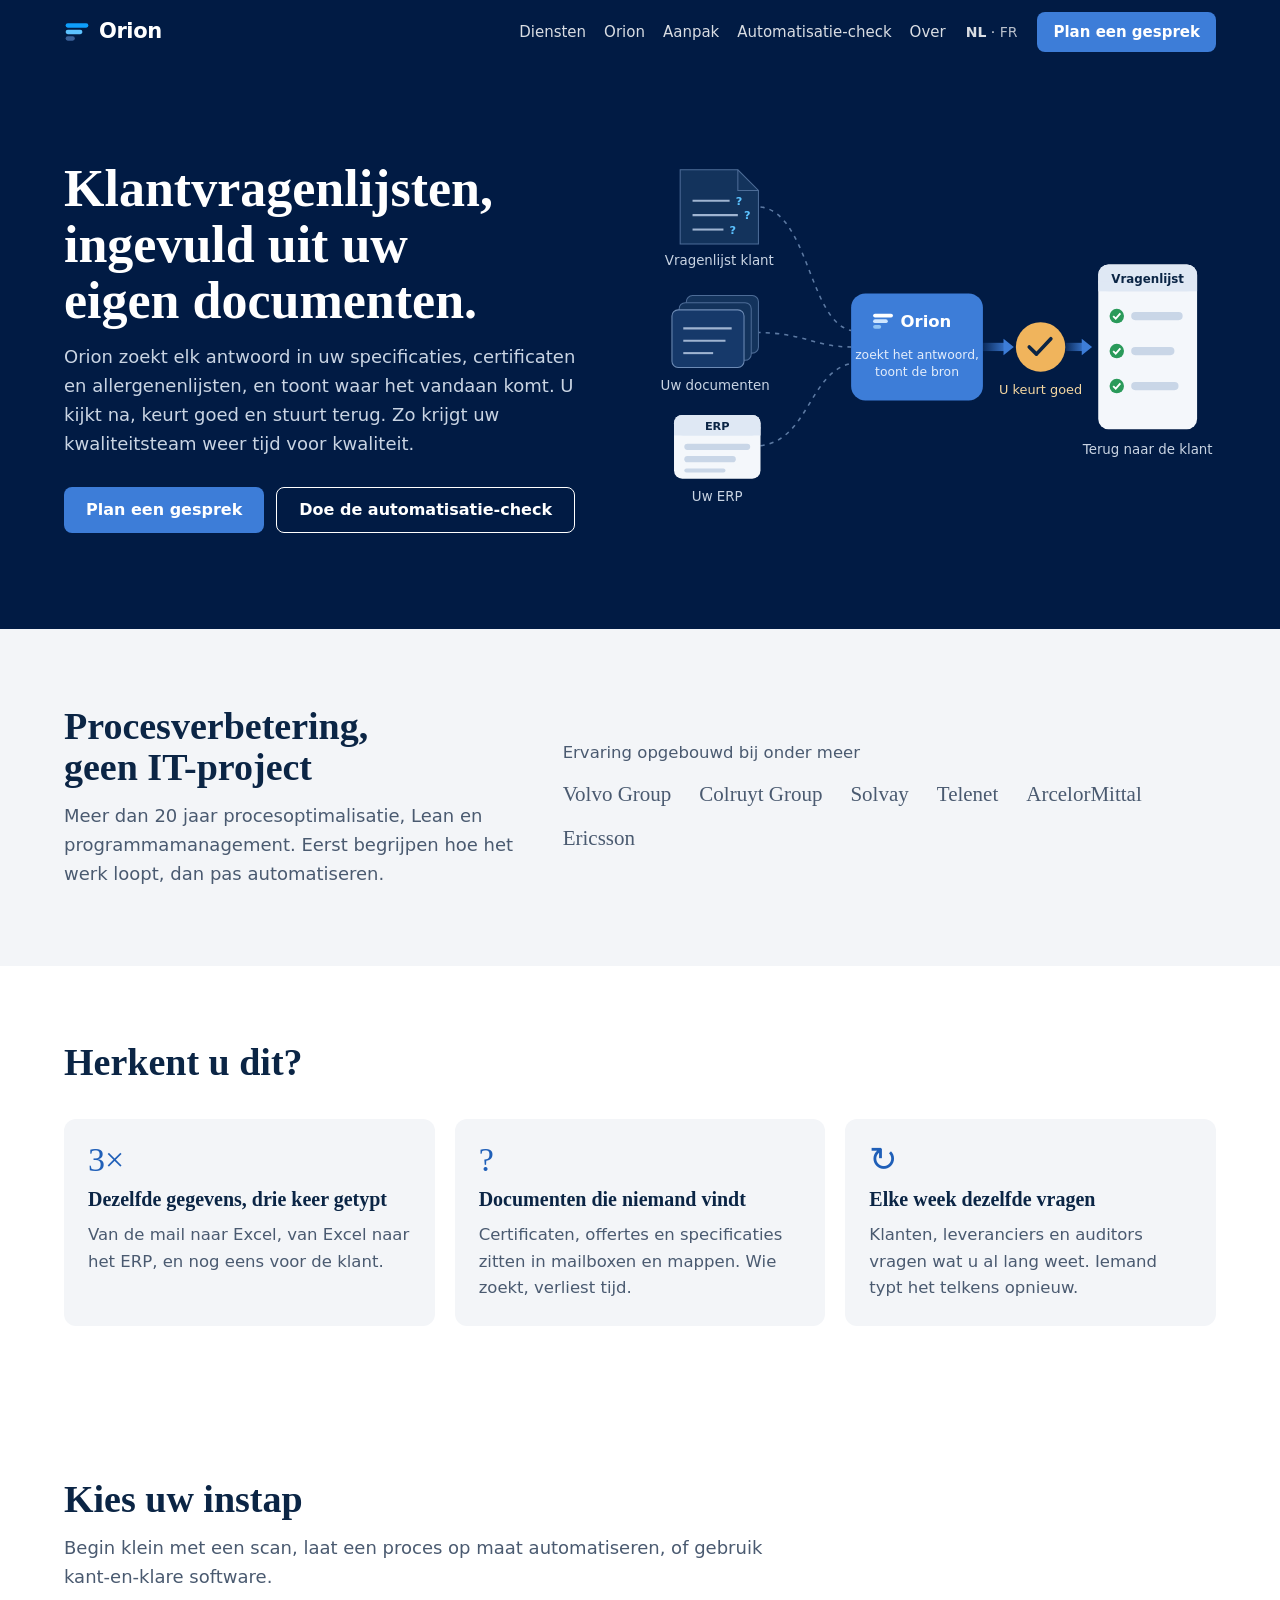
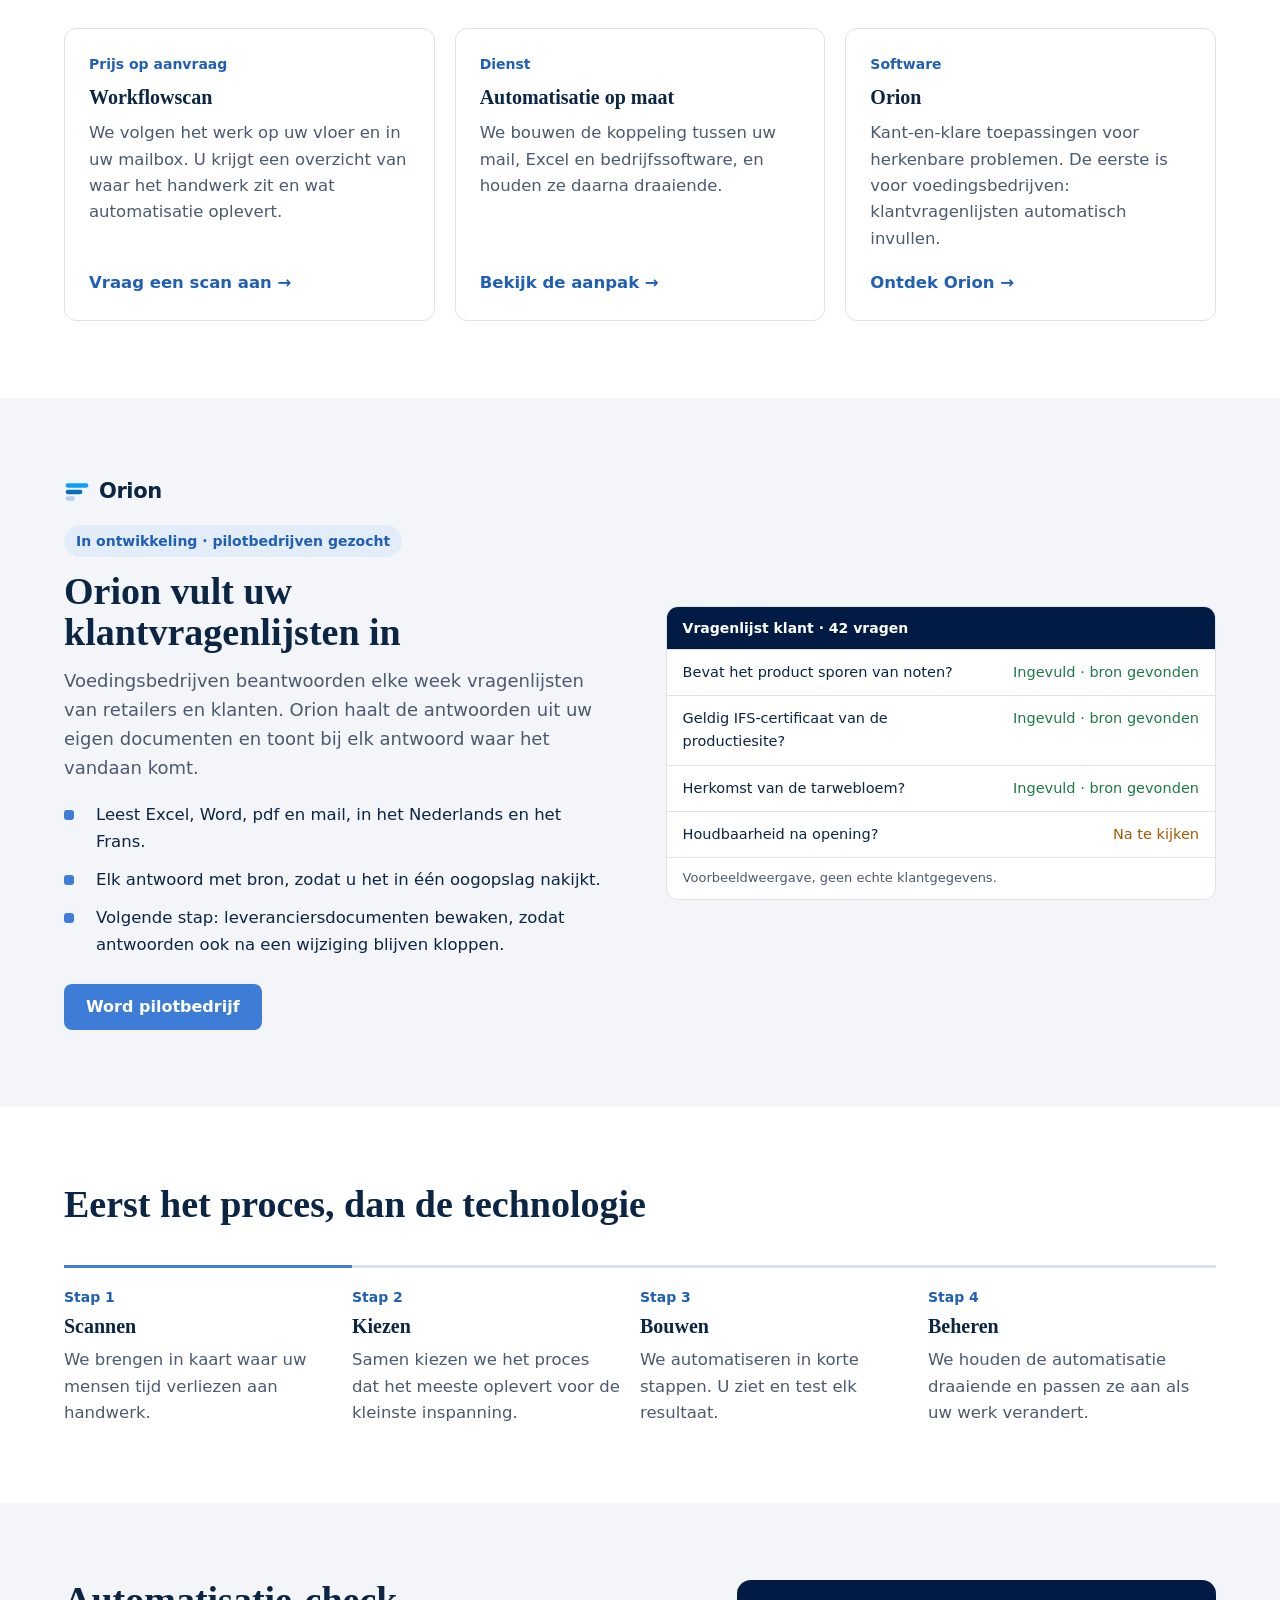
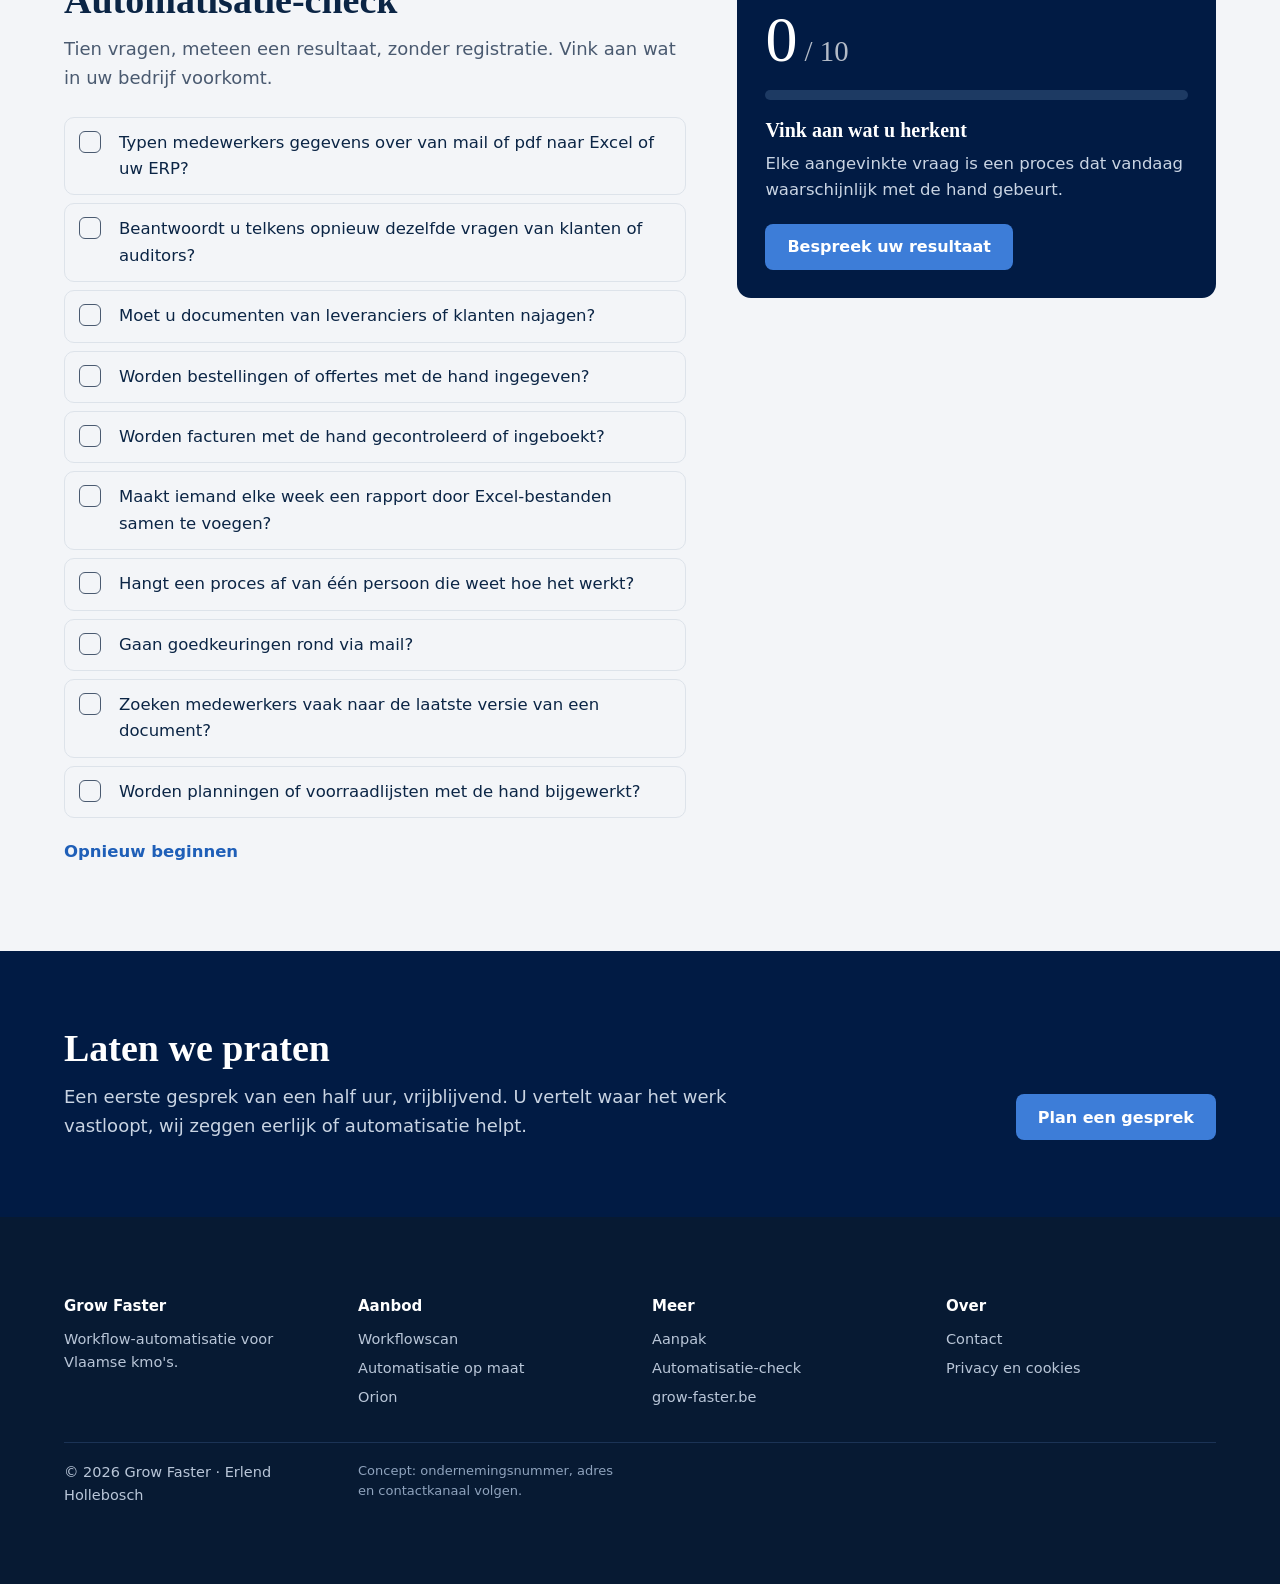
==== commit 7fe9aa69: "ERP als bron in de Orion-flow (NL)" ====
--- a/index.html
+++ b/index.html
@@ -34,26 +34,34 @@
     <a class="btn sec" href="#check">Doe de automatisatie-check</a>
    </div>
   </div>
-  <svg viewBox="0 0 560 400" role="img" aria-label="Een klantvragenlijst en uw eigen documenten gaan naar Orion, u keurt goed, en de ingevulde vragenlijst gaat terug naar de klant">
+  <svg viewBox="0 0 560 400" role="img" aria-label="Een klantvragenlijst, uw eigen documenten en uw ERP gaan naar Orion, u keurt goed, en de ingevulde vragenlijst gaat terug naar de klant">
    <defs>
     <linearGradient id="g1" x1="0" x2="1"><stop offset="0" stop-color="#3D7DD8" stop-opacity=".15"/><stop offset="1" stop-color="#3D7DD8" stop-opacity=".9"/></linearGradient>
    </defs>
    <g fill="none" stroke="#5d7aa3" stroke-width="1.5" stroke-dasharray="4 5">
-    <path d="M128 110 C170 115 170 185 206 192"/><path d="M128 276 C170 270 170 215 206 208"/>
-   </g>
-   <g>
-    <path d="M40 70 h66 l22 22 v62 h-88z" fill="#13335c" stroke="#4d6c97"/>
-    <path d="M106 70 v22 h22" fill="none" stroke="#4d6c97"/>
-    <g stroke="#9fb4d1" stroke-width="2"><line x1="54" y1="102" x2="96" y2="102"/><line x1="54" y1="118" x2="104" y2="118"/><line x1="54" y1="134" x2="90" y2="134"/></g>
-    <g fill="#5CC2FF" font-family="system-ui, sans-serif" font-size="12" font-weight="700"><text x="104" y="106">?</text><text x="112" y="122">?</text><text x="98" y="138">?</text></g>
-    <text x="84" y="176" fill="#c9d4e3" font-size="13" text-anchor="middle" font-family="system-ui, sans-serif">Vragenlijst klant</text>
-   </g>
-   <g>
-    <rect x="48" y="236" width="80" height="70" rx="6" fill="#13335c" stroke="#4d6c97"/>
-    <rect x="40" y="244" width="80" height="70" rx="6" fill="#13335c" stroke="#4d6c97"/>
-    <rect x="32" y="252" width="80" height="70" rx="6" fill="#16396a" stroke="#6d8bb5"/>
-    <g stroke="#9fb4d1" stroke-width="2"><line x1="44" y1="272" x2="98" y2="272"/><line x1="44" y1="286" x2="92" y2="286"/><line x1="44" y1="300" x2="80" y2="300"/></g>
-    <text x="80" y="344" fill="#c9d4e3" font-size="13" text-anchor="middle" font-family="system-ui, sans-serif">Uw documenten</text>
+    <path d="M118 64 C165 70 165 175 206 184"/><path d="M114 186 C160 186 170 200 206 200"/><path d="M118 296 C165 290 165 225 206 216"/>
+   </g>
+   <g>
+    <path d="M40 28 h56 l20 20 v52 h-76z" fill="#13335c" stroke="#4d6c97"/>
+    <path d="M96 28 v20 h20" fill="none" stroke="#4d6c97"/>
+    <g stroke="#9fb4d1" stroke-width="2"><line x1="52" y1="58" x2="88" y2="58"/><line x1="52" y1="72" x2="96" y2="72"/><line x1="52" y1="86" x2="82" y2="86"/></g>
+    <g fill="#5CC2FF" font-family="system-ui, sans-serif" font-size="11" font-weight="700"><text x="94" y="62">?</text><text x="102" y="76">?</text><text x="88" y="90">?</text></g>
+    <text x="78" y="120" fill="#c9d4e3" font-size="13" text-anchor="middle" font-family="system-ui, sans-serif">Vragenlijst klant</text>
+   </g>
+   <g>
+    <rect x="46" y="150" width="70" height="56" rx="6" fill="#13335c" stroke="#4d6c97"/>
+    <rect x="39" y="157" width="70" height="56" rx="6" fill="#13335c" stroke="#4d6c97"/>
+    <rect x="32" y="164" width="70" height="56" rx="6" fill="#16396a" stroke="#6d8bb5"/>
+    <g stroke="#9fb4d1" stroke-width="2"><line x1="43" y1="182" x2="90" y2="182"/><line x1="43" y1="194" x2="84" y2="194"/><line x1="43" y1="206" x2="72" y2="206"/></g>
+    <text x="74" y="242" fill="#c9d4e3" font-size="13" text-anchor="middle" font-family="system-ui, sans-serif">Uw documenten</text>
+   </g>
+   <g>
+    <rect x="34" y="266" width="84" height="62" rx="8" fill="#f4f7fb"/>
+    <rect x="34" y="266" width="84" height="20" rx="8" fill="#dfe8f4"/>
+    <rect x="34" y="278" width="84" height="8" fill="#dfe8f4"/>
+    <text x="76" y="281" fill="#0B2545" font-size="11" font-weight="700" text-anchor="middle" font-family="system-ui, sans-serif">ERP</text>
+    <g fill="#c9d6e7"><rect x="44" y="294" width="64" height="6" rx="3"/><rect x="44" y="306" width="50" height="6" rx="3"/><rect x="44" y="318" width="40" height="4" rx="2"/></g>
+    <text x="76" y="350" fill="#c9d4e3" font-size="13" text-anchor="middle" font-family="system-ui, sans-serif">Uw ERP</text>
    </g>
    <g>
     <rect x="206" y="148" width="128" height="104" rx="14" fill="#3D7DD8"/>
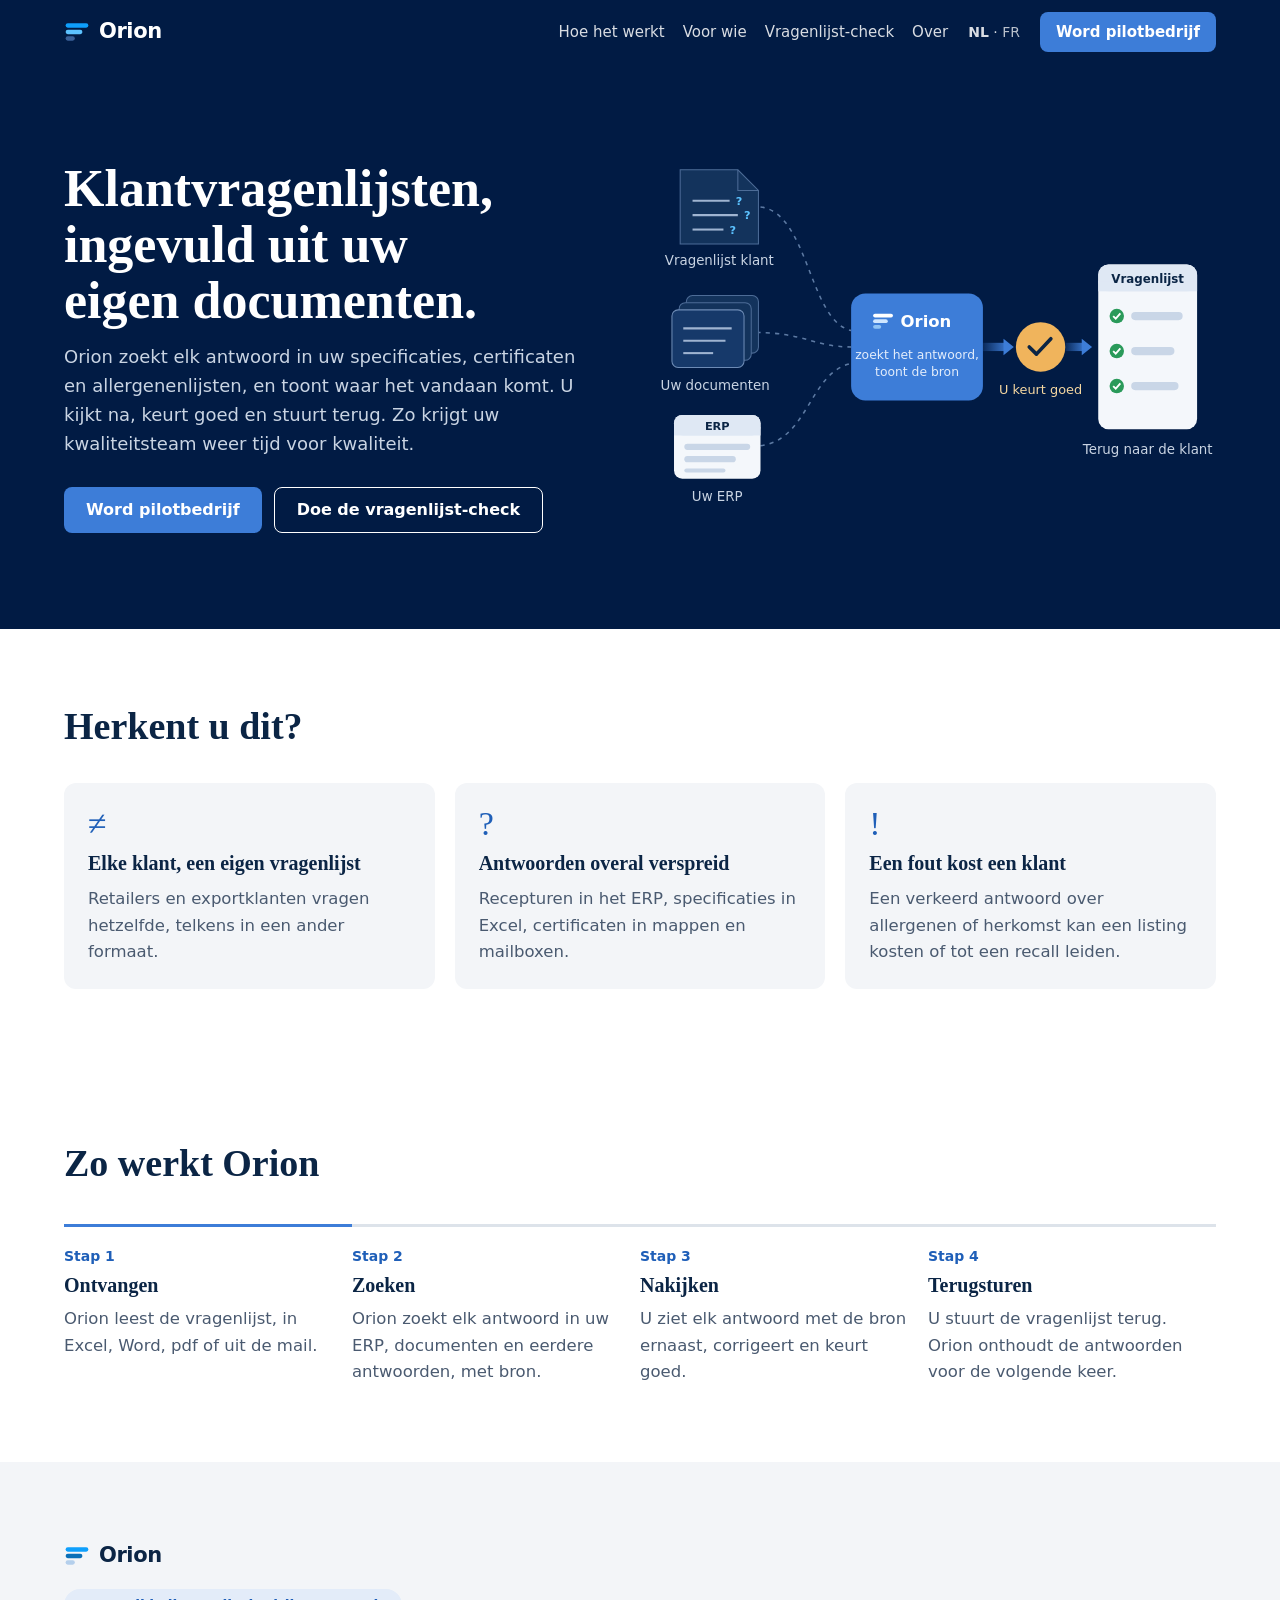
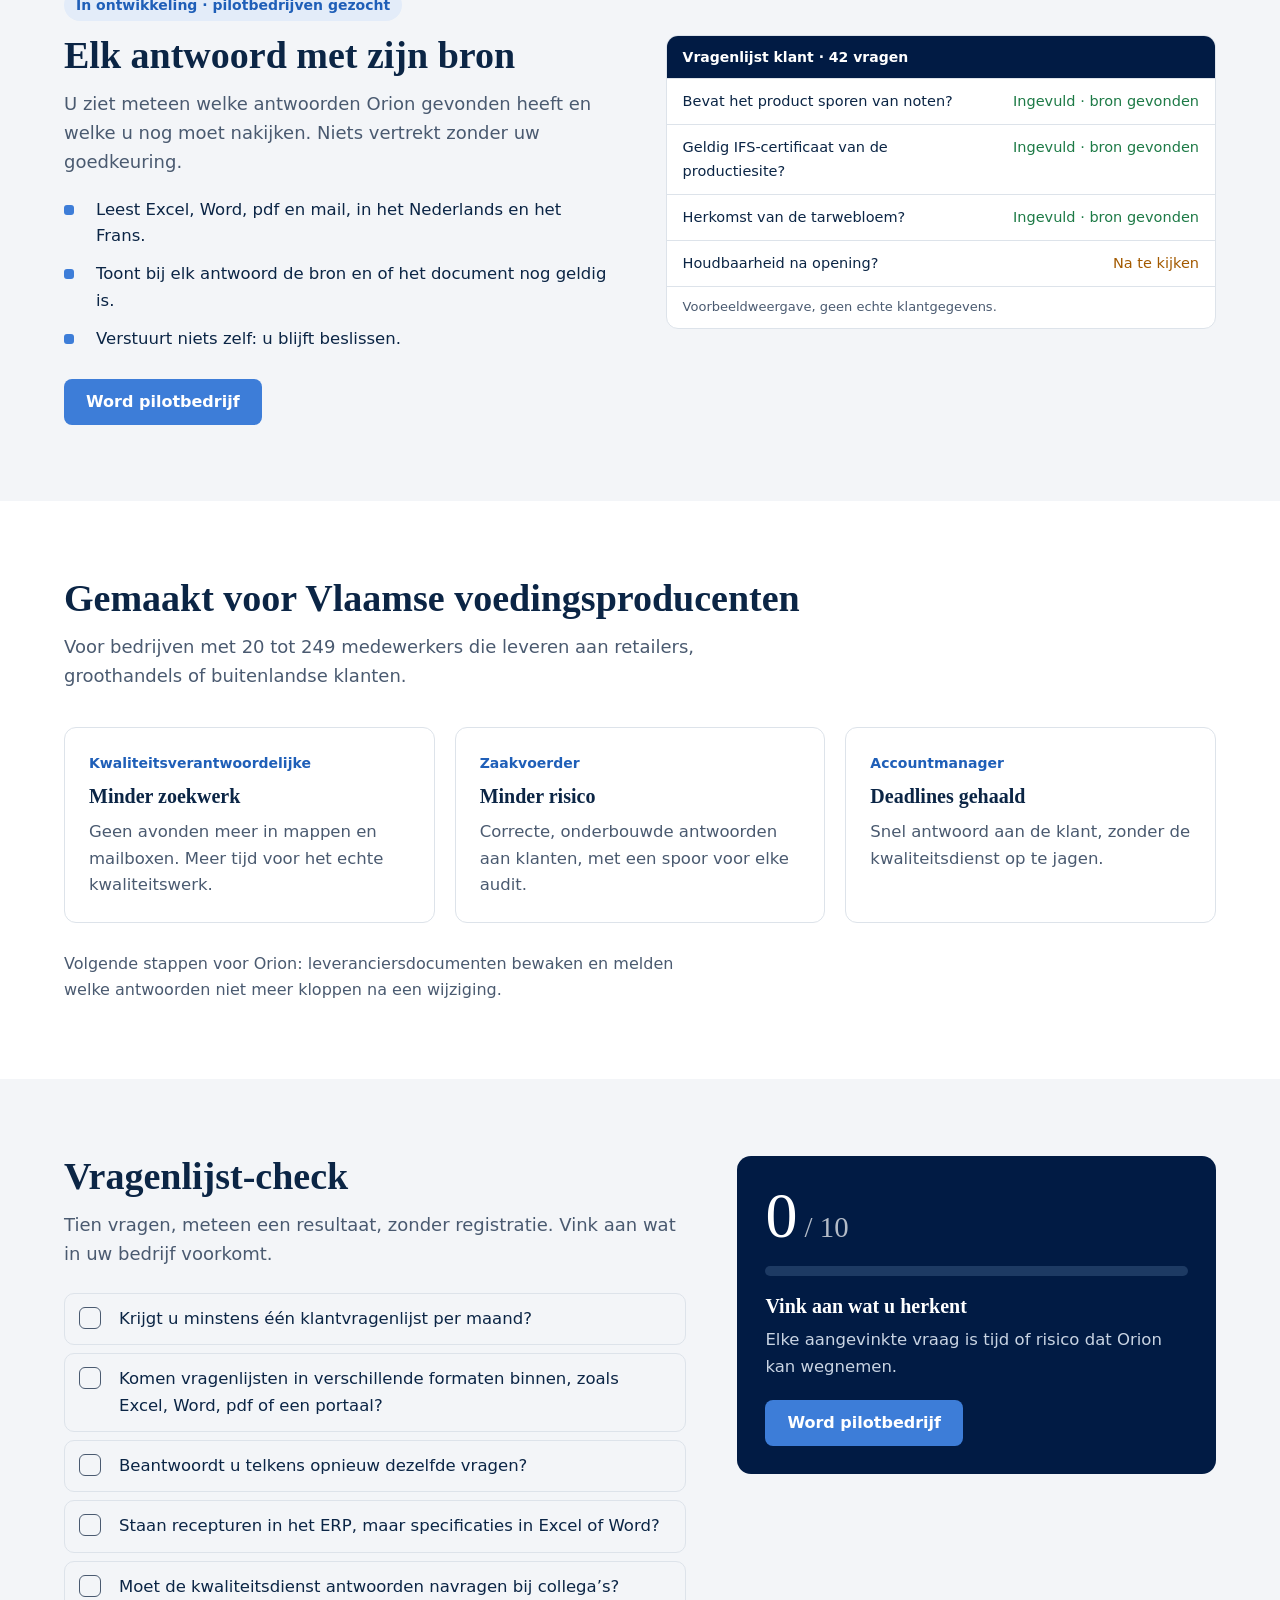
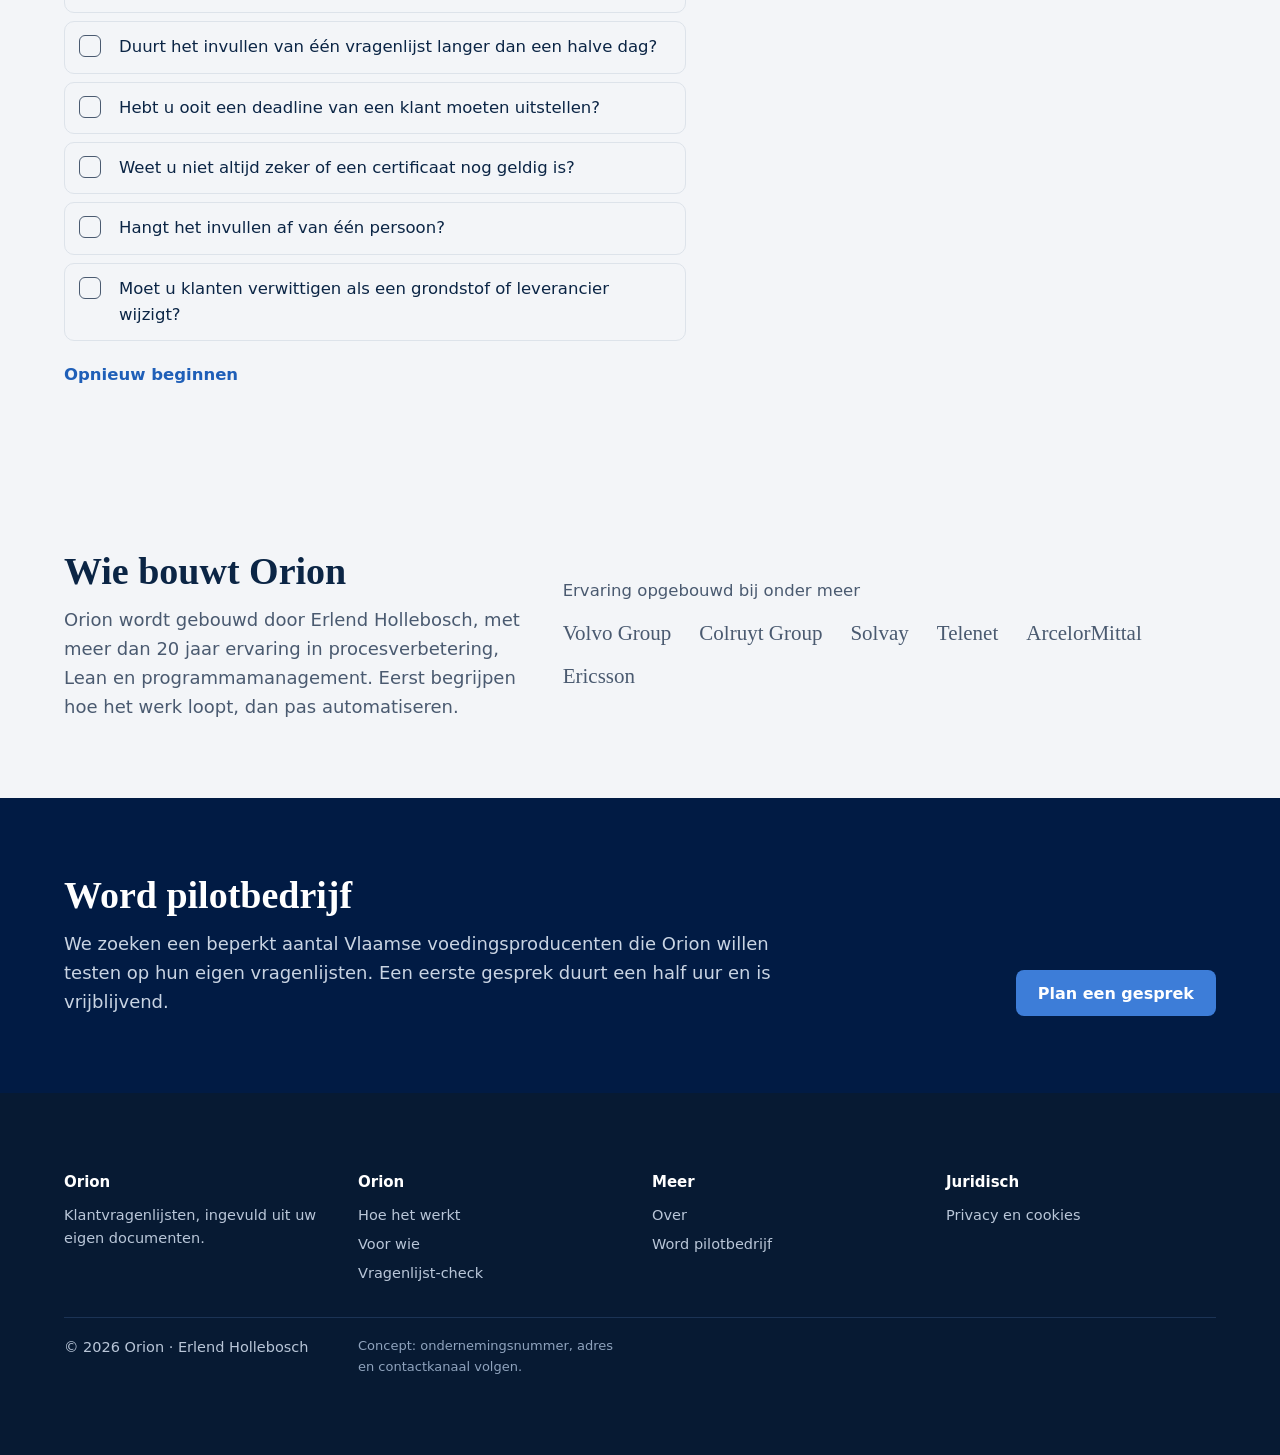
==== commit 5fecd928: "Volledige Orion-site (NL)" ====
--- a/index.html
+++ b/index.html
@@ -3,8 +3,8 @@
 <head>
 <meta charset="utf-8">
 <meta name="viewport" content="width=device-width, initial-scale=1">
-<title>Grow Faster | Workflow-automatisatie voor Vlaamse kmo's</title>
-<meta name="description" content="Grow Faster automatiseert het repetitieve werk tussen mail, Excel en uw bedrijfssoftware. Workflowscan, automatisatie op maat en Orion.">
+<title>Orion | Klantvragenlijsten, ingevuld uit uw eigen documenten</title>
+<meta name="description" content="Orion vult klantvragenlijsten in met antwoorden uit uw ERP en documenten, met bron bij elk antwoord. Voor Vlaamse voedingsproducenten.">
 <link rel="alternate" hreflang="nl-BE" href="https://automation.grow-faster.be/">
 <link rel="alternate" hreflang="fr-BE" href="https://automation.grow-faster.be/fr/">
 <link rel="stylesheet" href="assets/site.css">
@@ -15,10 +15,10 @@
  <div class="nav">
   <a class="brand" href="#top" aria-label="Orion"><svg width="26" height="26" viewBox="0 0 48 48" aria-hidden="true"><rect x="3" y="8" width="42" height="8" rx="4" fill="#0E9FFC"/><rect x="3" y="20" width="31" height="8" rx="4" fill="#5CC2FF"/><rect x="3" y="32" width="17" height="8" rx="4" fill="#3A6098"/></svg><span>Orion</span></a>
   <nav aria-label="Hoofdmenu">
-   <a href="#diensten">Diensten</a><a href="#orion">Orion</a><a href="#aanpak">Aanpak</a><a href="#check">Automatisatie-check</a><a href="#over">Over</a>
+   <a href="#werking">Hoe het werkt</a><a href="#voorwie">Voor wie</a><a href="#check">Vragenlijst-check</a><a href="#over">Over</a>
   </nav>
   <span class="lang"><b>NL</b> · <a href="fr/" hreflang="fr" lang="fr">FR</a></span>
-  <a class="btn pri" href="#gesprek">Plan een gesprek</a>
+  <a class="btn pri" href="#pilot">Word pilotbedrijf</a>
  </div>
 </header>
 
@@ -30,8 +30,8 @@
    <h1>Klantvragenlijsten, ingevuld uit uw eigen documenten.</h1>
    <p class="lead">Orion zoekt elk antwoord in uw specificaties, certificaten en allergenenlijsten, en toont waar het vandaan komt. U kijkt na, keurt goed en stuurt terug. Zo krijgt uw kwaliteitsteam weer tijd voor kwaliteit.</p>
    <div class="ctas">
-    <a class="btn pri" href="#gesprek">Plan een gesprek</a>
-    <a class="btn sec" href="#check">Doe de automatisatie-check</a>
+    <a class="btn pri" href="#pilot">Word pilotbedrijf</a>
+    <a class="btn sec" href="#check">Doe de vragenlijst-check</a>
    </div>
   </div>
   <svg viewBox="0 0 560 400" role="img" aria-label="Een klantvragenlijst, uw eigen documenten en uw ERP gaan naar Orion, u keurt goed, en de ingevulde vragenlijst gaat terug naar de klant">
@@ -96,106 +96,95 @@
  </div>
 </section>
 
-<section class="exp band" id="over">
- <div class="wrap">
-  <div>
-   <h2>Procesverbetering, geen IT-project</h2>
-   <p class="lead">Meer dan 20 jaar procesoptimalisatie, Lean en programmamanagement. Eerst begrijpen hoe het werk loopt, dan pas automatiseren.</p>
-  </div>
-  <div>
-   <p style="color:var(--muted);margin-bottom:12px">Ervaring opgebouwd bij onder meer</p>
-   <div class="names"><span>Volvo Group</span><span>Colruyt Group</span><span>Solvay</span><span>Telenet</span><span>ArcelorMittal</span><span>Ericsson</span></div>
-  </div>
- </div>
-</section>
-
 <section class="band sym">
  <div class="wrap">
   <h2>Herkent u dit?</h2>
   <div class="grid3">
-   <div class="card"><span class="num">3×</span><h3>Dezelfde gegevens, drie keer getypt</h3><p>Van de mail naar Excel, van Excel naar het ERP, en nog eens voor de klant.</p></div>
-   <div class="card"><span class="num">?</span><h3>Documenten die niemand vindt</h3><p>Certificaten, offertes en specificaties zitten in mailboxen en mappen. Wie zoekt, verliest tijd.</p></div>
-   <div class="card"><span class="num">↻</span><h3>Elke week dezelfde vragen</h3><p>Klanten, leveranciers en auditors vragen wat u al lang weet. Iemand typt het telkens opnieuw.</p></div>
-  </div>
- </div>
-</section>
-
-<section class="band" id="diensten">
- <div class="wrap">
-  <h2>Kies uw instap</h2>
-  <p class="lead">Begin klein met een scan, laat een proces op maat automatiseren, of gebruik kant-en-klare software.</p>
-  <div class="grid3">
-   <div class="card"><span class="tag">Prijs op aanvraag</span><h3>Workflowscan</h3><p>We volgen het werk op uw vloer en in uw mailbox. U krijgt een overzicht van waar het handwerk zit en wat automatisatie oplevert.</p><a class="more" href="#gesprek">Vraag een scan aan →</a></div>
-   <div class="card"><span class="tag">Dienst</span><h3>Automatisatie op maat</h3><p>We bouwen de koppeling tussen uw mail, Excel en bedrijfssoftware, en houden ze daarna draaiende.</p><a class="more" href="#aanpak">Bekijk de aanpak →</a></div>
-   <div class="card"><span class="tag">Software</span><h3>Orion</h3><p>Kant-en-klare toepassingen voor herkenbare problemen. De eerste is voor voedingsbedrijven: klantvragenlijsten automatisch invullen.</p><a class="more" href="#orion">Ontdek Orion →</a></div>
-  </div>
- </div>
-</section>
-
-<section class="orion band" id="orion">
+   <div class="card"><span class="num">≠</span><h3>Elke klant, een eigen vragenlijst</h3><p>Retailers en exportklanten vragen hetzelfde, telkens in een ander formaat.</p></div><div class="card"><span class="num">?</span><h3>Antwoorden overal verspreid</h3><p>Recepturen in het ERP, specificaties in Excel, certificaten in mappen en mailboxen.</p></div><div class="card"><span class="num">!</span><h3>Een fout kost een klant</h3><p>Een verkeerd antwoord over allergenen of herkomst kan een listing kosten of tot een recall leiden.</p></div>
+  </div>
+ </div>
+</section>
+
+<section class="band" id="werking">
+ <div class="wrap">
+  <h2>Zo werkt Orion</h2>
+  <div class="steps">
+   <div class="step"><div class="k">Stap 1</div><h3>Ontvangen</h3><p>Orion leest de vragenlijst, in Excel, Word, pdf of uit de mail.</p></div><div class="step"><div class="k">Stap 2</div><h3>Zoeken</h3><p>Orion zoekt elk antwoord in uw ERP, documenten en eerdere antwoorden, met bron.</p></div><div class="step"><div class="k">Stap 3</div><h3>Nakijken</h3><p>U ziet elk antwoord met de bron ernaast, corrigeert en keurt goed.</p></div><div class="step"><div class="k">Stap 4</div><h3>Terugsturen</h3><p>U stuurt de vragenlijst terug. Orion onthoudt de antwoorden voor de volgende keer.</p></div>
+  </div>
+ </div>
+</section>
+
+<section class="orion band" id="voorbeeld">
  <div class="wrap">
   <div>
    <div class="orion-mark" aria-label="Orion"><svg width="26" height="26" viewBox="0 0 48 48" aria-hidden="true"><rect x="3" y="8" width="42" height="8" rx="4" fill="#0E9FFC"/><rect x="3" y="20" width="31" height="8" rx="4" fill="#0A6FB8"/><rect x="3" y="32" width="17" height="8" rx="4" fill="#B4CFEC"/></svg><span>Orion</span></div>
    <span class="pill">In ontwikkeling · pilotbedrijven gezocht</span>
-   <h2>Orion vult uw klantvragenlijsten in</h2>
-   <p class="lead">Voedingsbedrijven beantwoorden elke week vragenlijsten van retailers en klanten. Orion haalt de antwoorden uit uw eigen documenten en toont bij elk antwoord waar het vandaan komt.</p>
+   <h2>Elk antwoord met zijn bron</h2>
+   <p class="lead">U ziet meteen welke antwoorden Orion gevonden heeft en welke u nog moet nakijken. Niets vertrekt zonder uw goedkeuring.</p>
    <ul class="feat">
-    <li><span>Leest Excel, Word, pdf en mail, in het Nederlands en het Frans.</span></li>
-    <li><span>Elk antwoord met bron, zodat u het in één oogopslag nakijkt.</span></li>
-    <li><span>Volgende stap: leveranciersdocumenten bewaken, zodat antwoorden ook na een wijziging blijven kloppen.</span></li>
+    <li><span>Leest Excel, Word, pdf en mail, in het Nederlands en het Frans.</span></li><li><span>Toont bij elk antwoord de bron en of het document nog geldig is.</span></li><li><span>Verstuurt niets zelf: u blijft beslissen.</span></li>
    </ul>
-   <div class="ctas" style="margin-top:26px"><a class="btn pri" href="#gesprek">Word pilotbedrijf</a></div>
+   <div class="ctas" style="margin-top:26px"><a class="btn pri" href="#pilot">Word pilotbedrijf</a></div>
   </div>
   <div class="mock" aria-label="Voorbeeld van een ingevulde vragenlijst in Orion">
    <div class="bar">Vragenlijst klant · 42 vragen</div>
    <table>
-    <tr><td>Bevat het product sporen van noten?</td><td class="ok">Ingevuld · bron gevonden</td></tr>
-    <tr><td>Geldig IFS-certificaat van de productiesite?</td><td class="ok">Ingevuld · bron gevonden</td></tr>
-    <tr><td>Herkomst van de tarwebloem?</td><td class="ok">Ingevuld · bron gevonden</td></tr>
-    <tr><td>Houdbaarheid na opening?</td><td class="chk">Na te kijken</td></tr>
+    <tr><td>Bevat het product sporen van noten?</td><td class="ok">Ingevuld · bron gevonden</td></tr><tr><td>Geldig IFS-certificaat van de productiesite?</td><td class="ok">Ingevuld · bron gevonden</td></tr><tr><td>Herkomst van de tarwebloem?</td><td class="ok">Ingevuld · bron gevonden</td></tr><tr><td>Houdbaarheid na opening?</td><td class="chk">Na te kijken</td></tr>
    </table>
    <div class="note">Voorbeeldweergave, geen echte klantgegevens.</div>
   </div>
  </div>
 </section>
 
-<section class="band" id="aanpak">
- <div class="wrap">
-  <h2>Eerst het proces, dan de technologie</h2>
-  <div class="steps">
-   <div class="step"><div class="k">Stap 1</div><h3>Scannen</h3><p>We brengen in kaart waar uw mensen tijd verliezen aan handwerk.</p></div>
-   <div class="step"><div class="k">Stap 2</div><h3>Kiezen</h3><p>Samen kiezen we het proces dat het meeste oplevert voor de kleinste inspanning.</p></div>
-   <div class="step"><div class="k">Stap 3</div><h3>Bouwen</h3><p>We automatiseren in korte stappen. U ziet en test elk resultaat.</p></div>
-   <div class="step"><div class="k">Stap 4</div><h3>Beheren</h3><p>We houden de automatisatie draaiende en passen ze aan als uw werk verandert.</p></div>
-  </div>
+<section class="band" id="voorwie">
+ <div class="wrap">
+  <h2>Gemaakt voor Vlaamse voedingsproducenten</h2>
+  <p class="lead">Voor bedrijven met 20 tot 249 medewerkers die leveren aan retailers, groothandels of buitenlandse klanten.</p>
+  <div class="grid3">
+   <div class="card"><span class="tag">Kwaliteitsverantwoordelijke</span><h3>Minder zoekwerk</h3><p>Geen avonden meer in mappen en mailboxen. Meer tijd voor het echte kwaliteitswerk.</p></div><div class="card"><span class="tag">Zaakvoerder</span><h3>Minder risico</h3><p>Correcte, onderbouwde antwoorden aan klanten, met een spoor voor elke audit.</p></div><div class="card"><span class="tag">Accountmanager</span><h3>Deadlines gehaald</h3><p>Snel antwoord aan de klant, zonder de kwaliteitsdienst op te jagen.</p></div>
+  </div>
+  <p class="lead" style="margin-top:28px;font-size:16px">Volgende stappen voor Orion: leveranciersdocumenten bewaken en melden welke antwoorden niet meer kloppen na een wijziging.</p>
  </div>
 </section>
 
 <section class="check band" id="check" style="background:var(--soft)">
  <div class="wrap">
   <div>
-   <h2>Automatisatie-check</h2>
+   <h2>Vragenlijst-check</h2>
    <p class="lead">Tien vragen, meteen een resultaat, zonder registratie. Vink aan wat in uw bedrijf voorkomt.</p>
    <ul class="qs" id="qs"></ul>
    <button class="reset" id="reset" type="button">Opnieuw beginnen</button>
   </div>
-  <aside class="res" aria-live="polite">
+  <aside class="res" aria-live="polite" aria-label="Uw resultaat">
    <div class="score"><span id="n">0</span><span style="font-size:.45em;opacity:.7"> / 10</span></div>
    <div class="meter"><i id="bar"></i></div>
    <h3 id="rt">Vink aan wat u herkent</h3>
-   <p id="rd">Elke aangevinkte vraag is een proces dat vandaag waarschijnlijk met de hand gebeurt.</p>
-   <a class="btn pri" href="#gesprek">Bespreek uw resultaat</a>
+   <p id="rd">Elke aangevinkte vraag is tijd of risico dat Orion kan wegnemen.</p>
+   <a class="btn pri" href="#pilot">Word pilotbedrijf</a>
   </aside>
  </div>
 </section>
 
-<section class="talk band" id="gesprek">
- <div class="wrap">
-  <div>
-   <h2>Laten we praten</h2>
-   <p class="lead">Een eerste gesprek van een half uur, vrijblijvend. U vertelt waar het werk vastloopt, wij zeggen eerlijk of automatisatie helpt.</p>
-  </div>
-  <a class="btn pri" href="#gesprek">Plan een gesprek</a>
+<section class="exp band" id="over">
+ <div class="wrap">
+  <div>
+   <h2>Wie bouwt Orion</h2>
+   <p class="lead">Orion wordt gebouwd door Erlend Hollebosch, met meer dan 20 jaar ervaring in procesverbetering, Lean en programmamanagement. Eerst begrijpen hoe het werk loopt, dan pas automatiseren.</p>
+  </div>
+  <div>
+   <p style="color:var(--muted);margin-bottom:12px">Ervaring opgebouwd bij onder meer</p>
+   <div class="names"><span>Volvo Group</span><span>Colruyt Group</span><span>Solvay</span><span>Telenet</span><span>ArcelorMittal</span><span>Ericsson</span></div>
+  </div>
+ </div>
+</section>
+
+<section class="talk band" id="pilot">
+ <div class="wrap">
+  <div>
+   <h2>Word pilotbedrijf</h2>
+   <p class="lead">We zoeken een beperkt aantal Vlaamse voedingsproducenten die Orion willen testen op hun eigen vragenlijsten. Een eerste gesprek duurt een half uur en is vrijblijvend.</p>
+  </div>
+  <a class="btn pri" href="#pilot">Plan een gesprek</a>
  </div>
 </section>
 
@@ -203,13 +192,13 @@
 
 <footer class="band">
  <div class="wrap">
-  <div><h4>Grow Faster</h4><p>Workflow-automatisatie voor Vlaamse kmo's.</p></div>
-  <div><h4>Aanbod</h4><ul><li><a href="#diensten">Workflowscan</a></li><li><a href="#diensten">Automatisatie op maat</a></li><li><a href="#orion">Orion</a></li></ul></div>
-  <div><h4>Meer</h4><ul><li><a href="#aanpak">Aanpak</a></li><li><a href="#check">Automatisatie-check</a></li><li><a href="https://grow-faster.be">grow-faster.be</a></li></ul></div>
-  <div><h4>Over</h4><ul><li><a href="#gesprek">Contact</a></li><li><a href="privacy.html">Privacy en cookies</a></li></ul></div>
+  <div><h4>Orion</h4><p>Klantvragenlijsten, ingevuld uit uw eigen documenten.</p></div>
+  <div><h4>Orion</h4><ul><li><a href="#werking">Hoe het werkt</a></li><li><a href="#voorwie">Voor wie</a></li><li><a href="#check">Vragenlijst-check</a></li></ul></div>
+  <div><h4>Meer</h4><ul><li><a href="#over">Over</a></li><li><a href="#pilot">Word pilotbedrijf</a></li></ul></div>
+  <div><h4>Juridisch</h4><ul><li><a href="privacy.html">Privacy en cookies</a></li></ul></div>
  </div>
  <div class="wrap legal">
-  <span>© 2026 Grow Faster · Erlend Hollebosch</span>
+  <span>© 2026 Orion · Erlend Hollebosch</span>
   <span class="draft">Concept: ondernemingsnummer, adres en contactkanaal volgen.</span>
  </div>
 </footer>
@@ -217,27 +206,25 @@
 <script>
 {
  const qs=[
-  "Typen medewerkers gegevens over van mail of pdf naar Excel of uw ERP?",
-  "Beantwoordt u telkens opnieuw dezelfde vragen van klanten of auditors?",
-  "Moet u documenten van leveranciers of klanten najagen?",
-  "Worden bestellingen of offertes met de hand ingegeven?",
-  "Worden facturen met de hand gecontroleerd of ingeboekt?",
-  "Maakt iemand elke week een rapport door Excel-bestanden samen te voegen?",
-  "Hangt een proces af van één persoon die weet hoe het werkt?",
-  "Gaan goedkeuringen rond via mail?",
-  "Zoeken medewerkers vaak naar de laatste versie van een document?",
-  "Worden planningen of voorraadlijsten met de hand bijgewerkt?"
+  "Krijgt u minstens één klantvragenlijst per maand?",
+  "Komen vragenlijsten in verschillende formaten binnen, zoals Excel, Word, pdf of een portaal?",
+  "Beantwoordt u telkens opnieuw dezelfde vragen?",
+  "Staan recepturen in het ERP, maar specificaties in Excel of Word?",
+  "Moet de kwaliteitsdienst antwoorden navragen bij collega’s?",
+  "Duurt het invullen van één vragenlijst langer dan een halve dag?",
+  "Hebt u ooit een deadline van een klant moeten uitstellen?",
+  "Weet u niet altijd zeker of een certificaat nog geldig is?",
+  "Hangt het invullen af van één persoon?",
+  "Moet u klanten verwittigen als een grondstof of leverancier wijzigt?"
  ];
+ const R=[["Vink aan wat u herkent","Elke aangevinkte vraag is tijd of risico dat Orion kan wegnemen."],["Beperkte winst","Vragenlijsten zijn vandaag beheersbaar. Orion helpt vooral wanneer u groeit."],["Duidelijke winst","Orion kan veel zoekwerk overnemen. Een pilot toont hoeveel."],["Grote winst","Vragenlijsten kosten u veel tijd en risico. U bent een ideaal pilotbedrijf."]];
  const ul=document.getElementById('qs');
  ul.innerHTML=qs.map((q,i)=>'<li><label for="q'+i+'"><input type="checkbox" id="q'+i+'"><span class="box" aria-hidden="true"></span><span>'+q+'</span></label></li>').join('');
  const n=document.getElementById('n'),bar=document.getElementById('bar'),rt=document.getElementById('rt'),rd=document.getElementById('rd');
  const upd=()=>{
   const c=ul.querySelectorAll('input:checked').length;
   n.textContent=c;bar.style.width=(c*10)+'%';
-  if(c===0){rt.textContent='Vink aan wat u herkent';rd.textContent='Elke aangevinkte vraag is een proces dat vandaag waarschijnlijk met de hand gebeurt.'}
-  else if(c<=2){rt.textContent='Beperkt potentieel';rd.textContent='Er zijn enkele plekken met handwerk. Een gerichte automatisatie kan volstaan.'}
-  else if(c<=5){rt.textContent='Duidelijke kansen';rd.textContent='Meerdere processen draaien op handwerk. Een workflowscan toont waar u best begint.'}
-  else{rt.textContent='Groot potentieel';rd.textContent='Handwerk zit verspreid over uw bedrijf. Een workflowscan helpt om prioriteiten te zetten.'}
+  const r=R[c===0?0:c<=2?1:c<=5?2:3];rt.textContent=r[0];rd.textContent=r[1];
  };
  ul.addEventListener('change',upd);
  document.getElementById('reset').addEventListener('click',()=>{ul.querySelectorAll('input').forEach(x=>x.checked=false);upd()});
